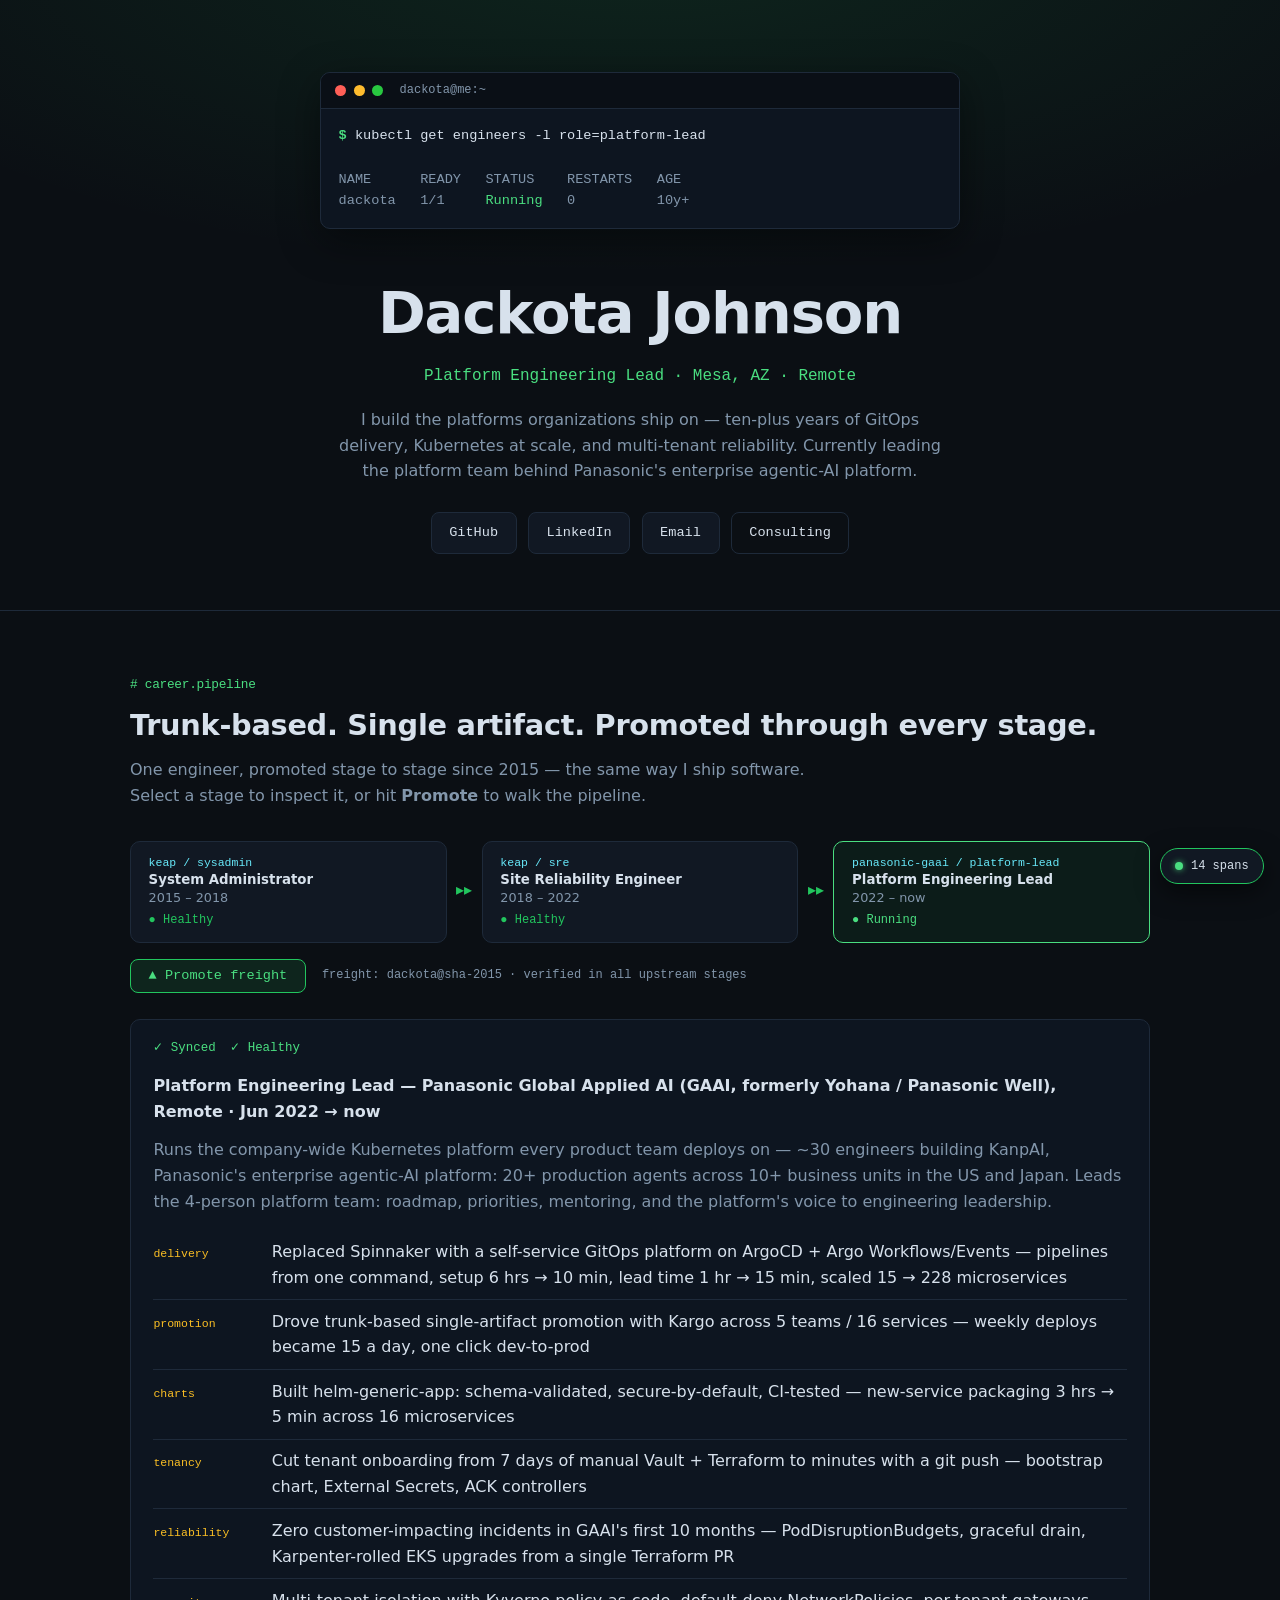
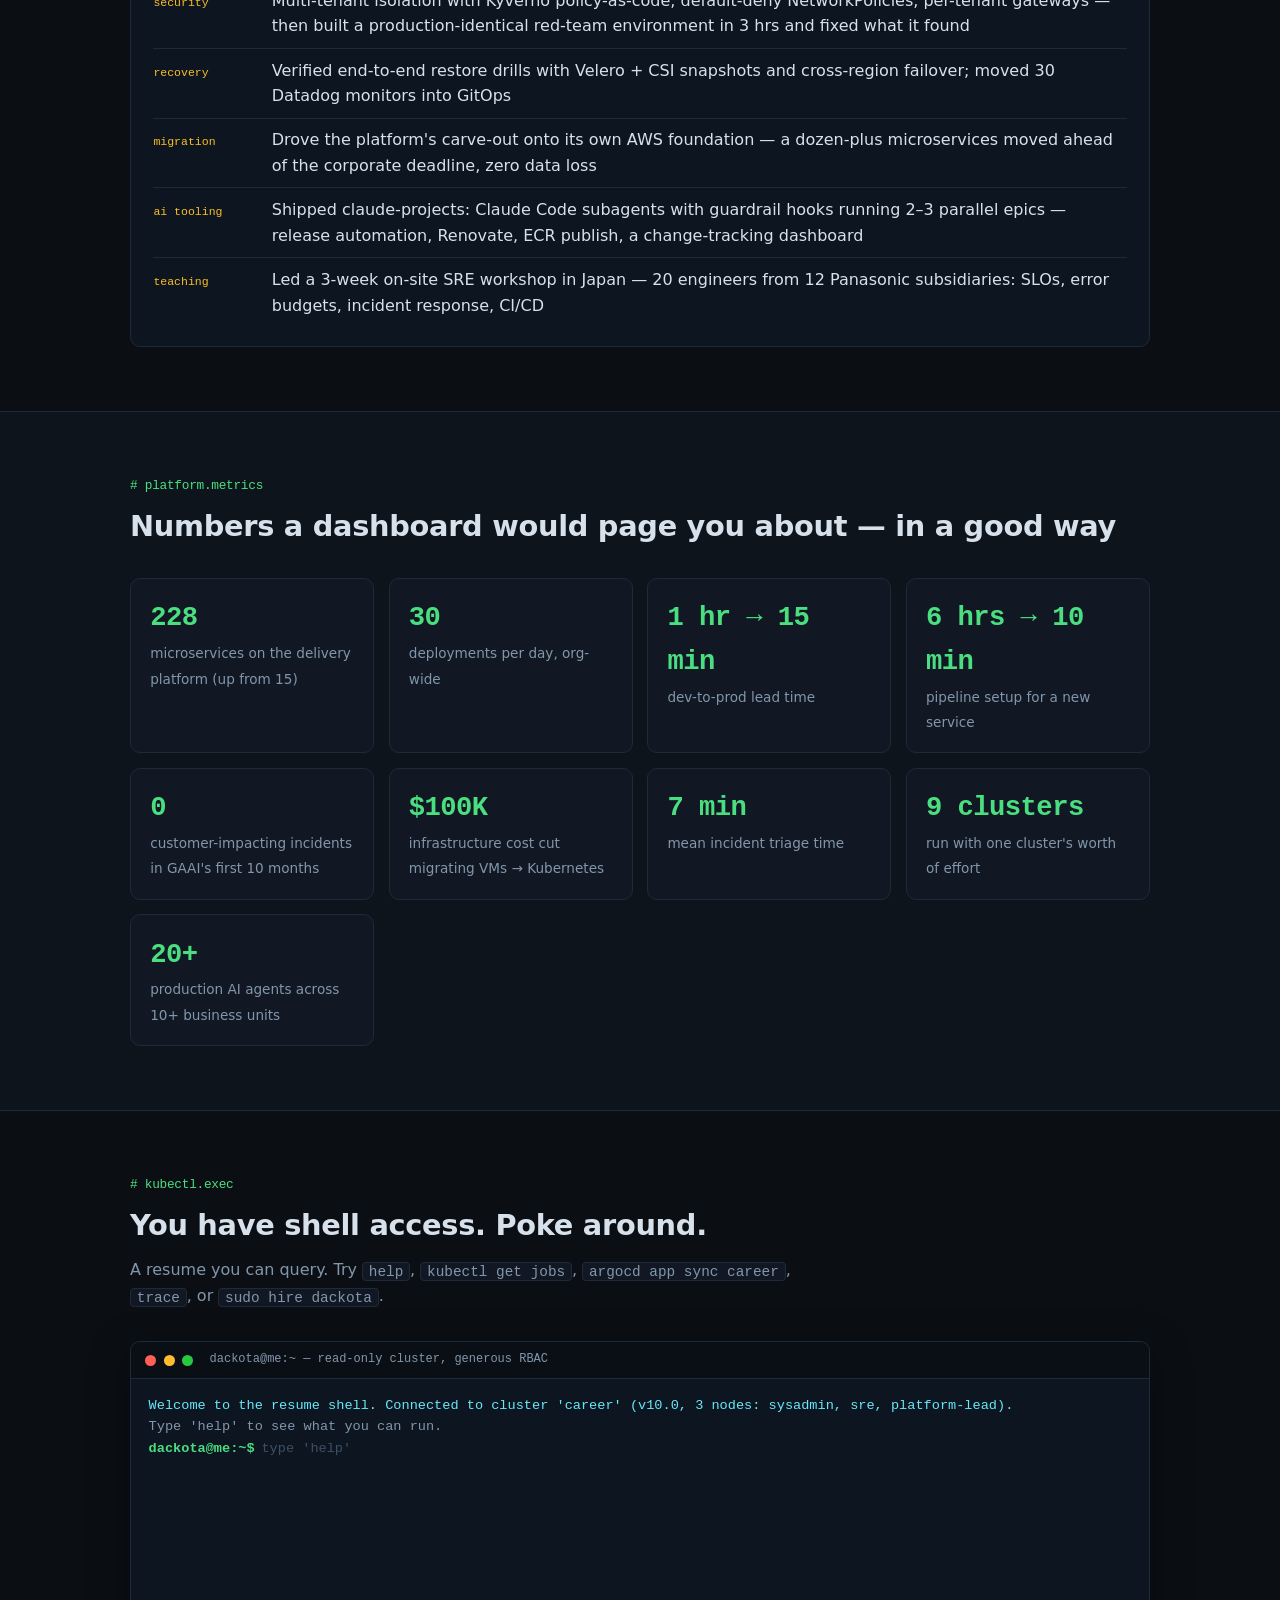
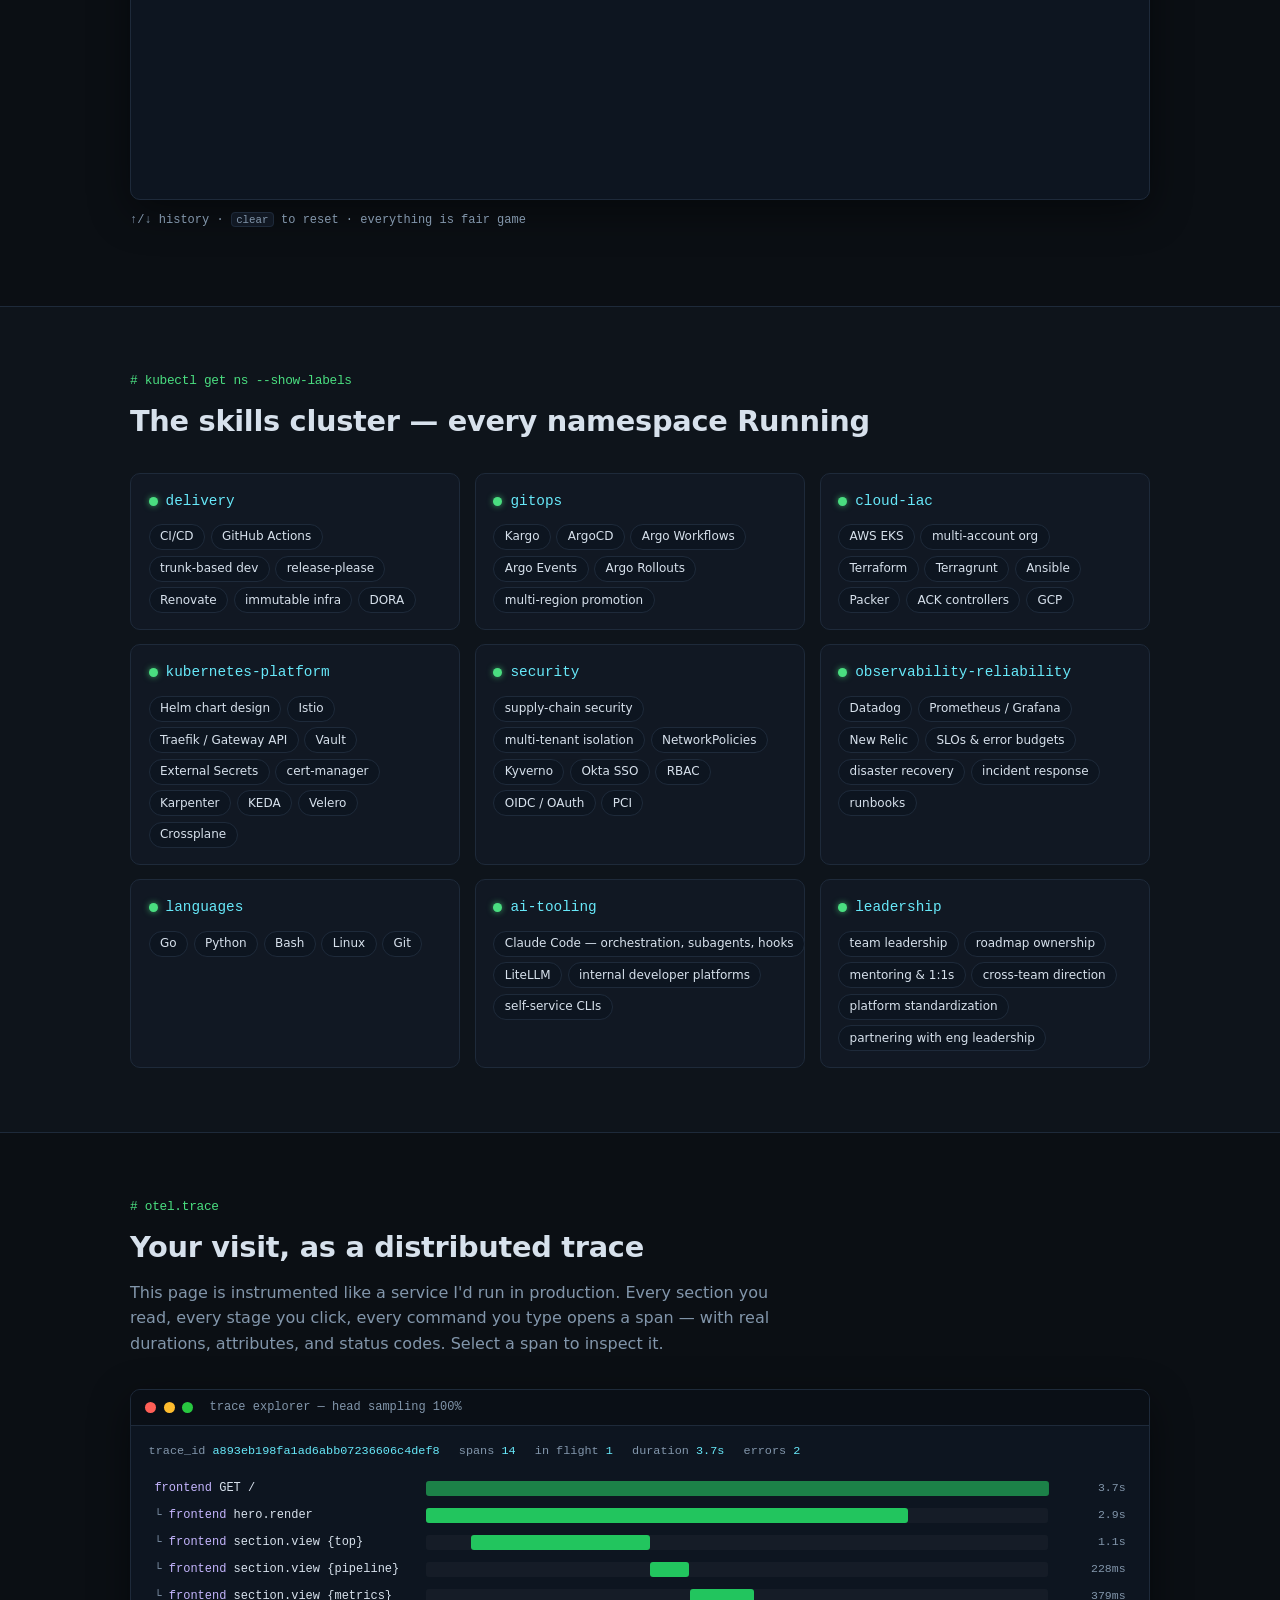
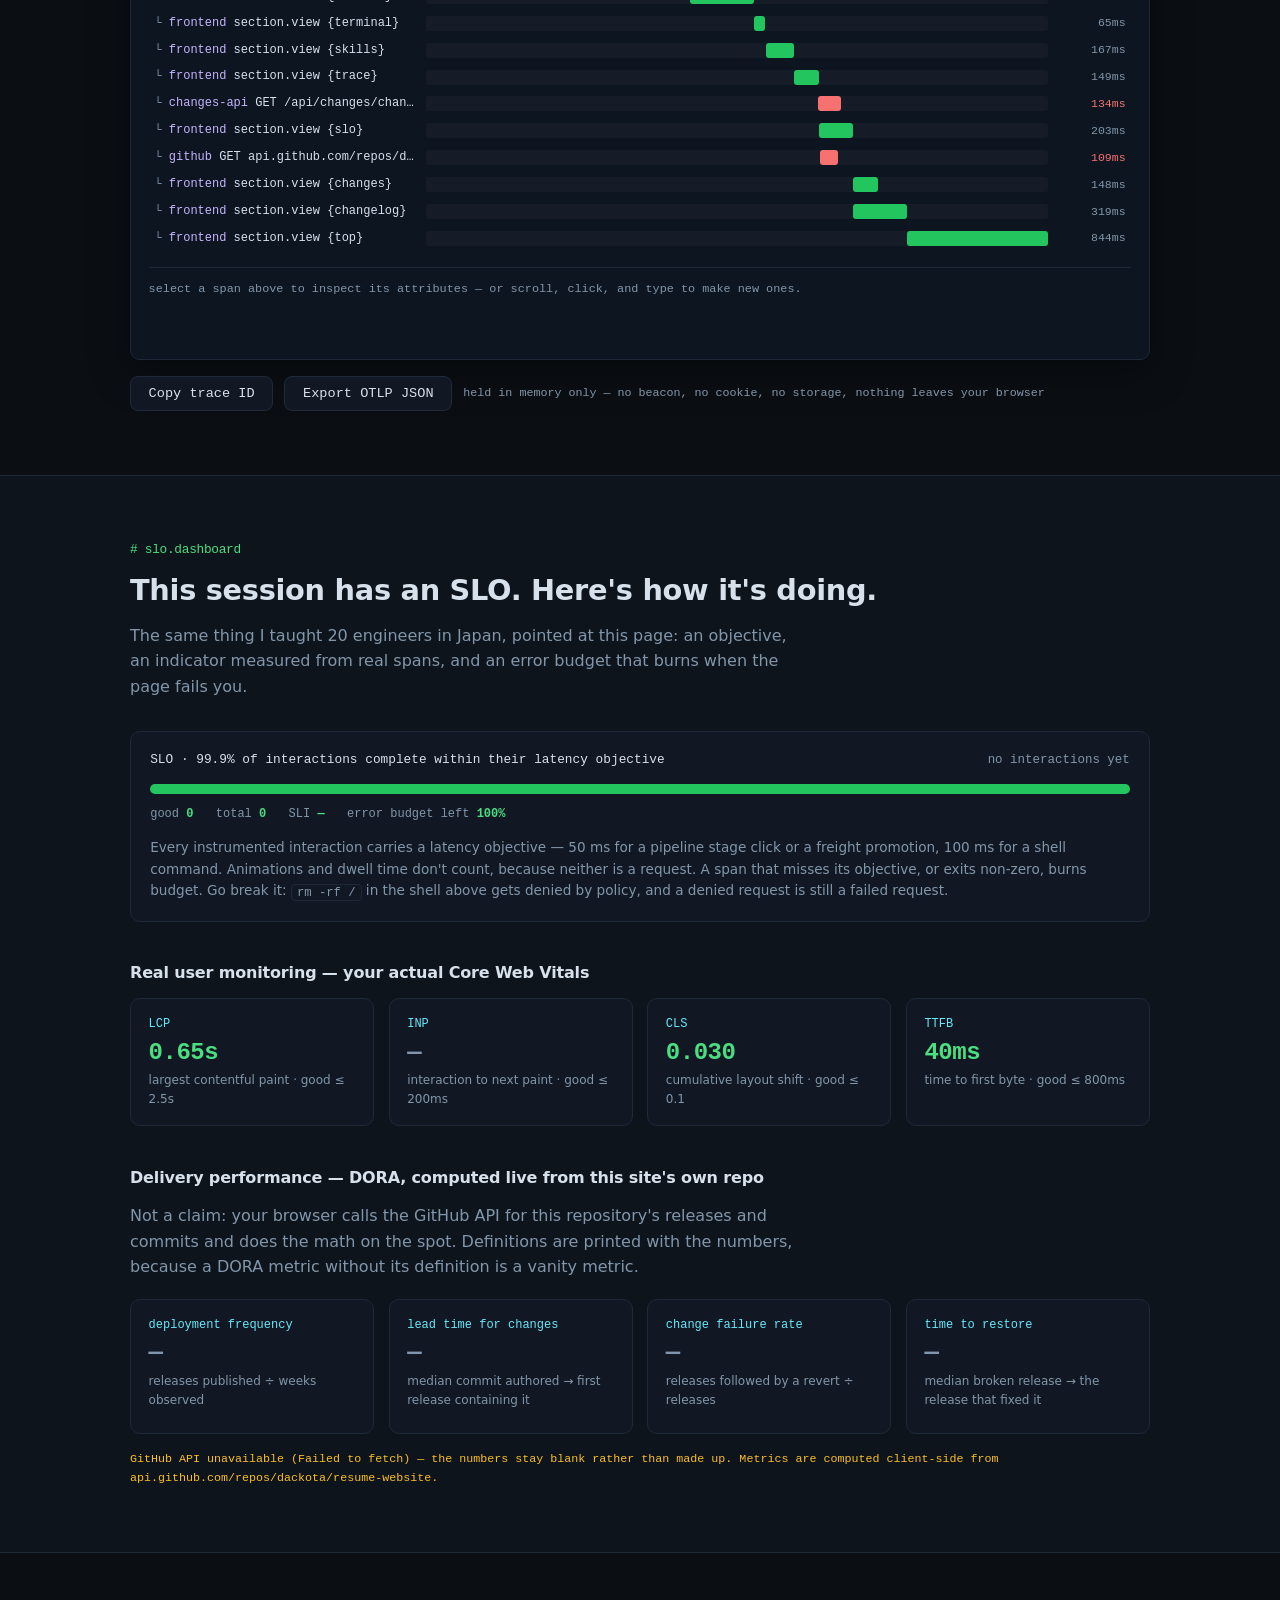
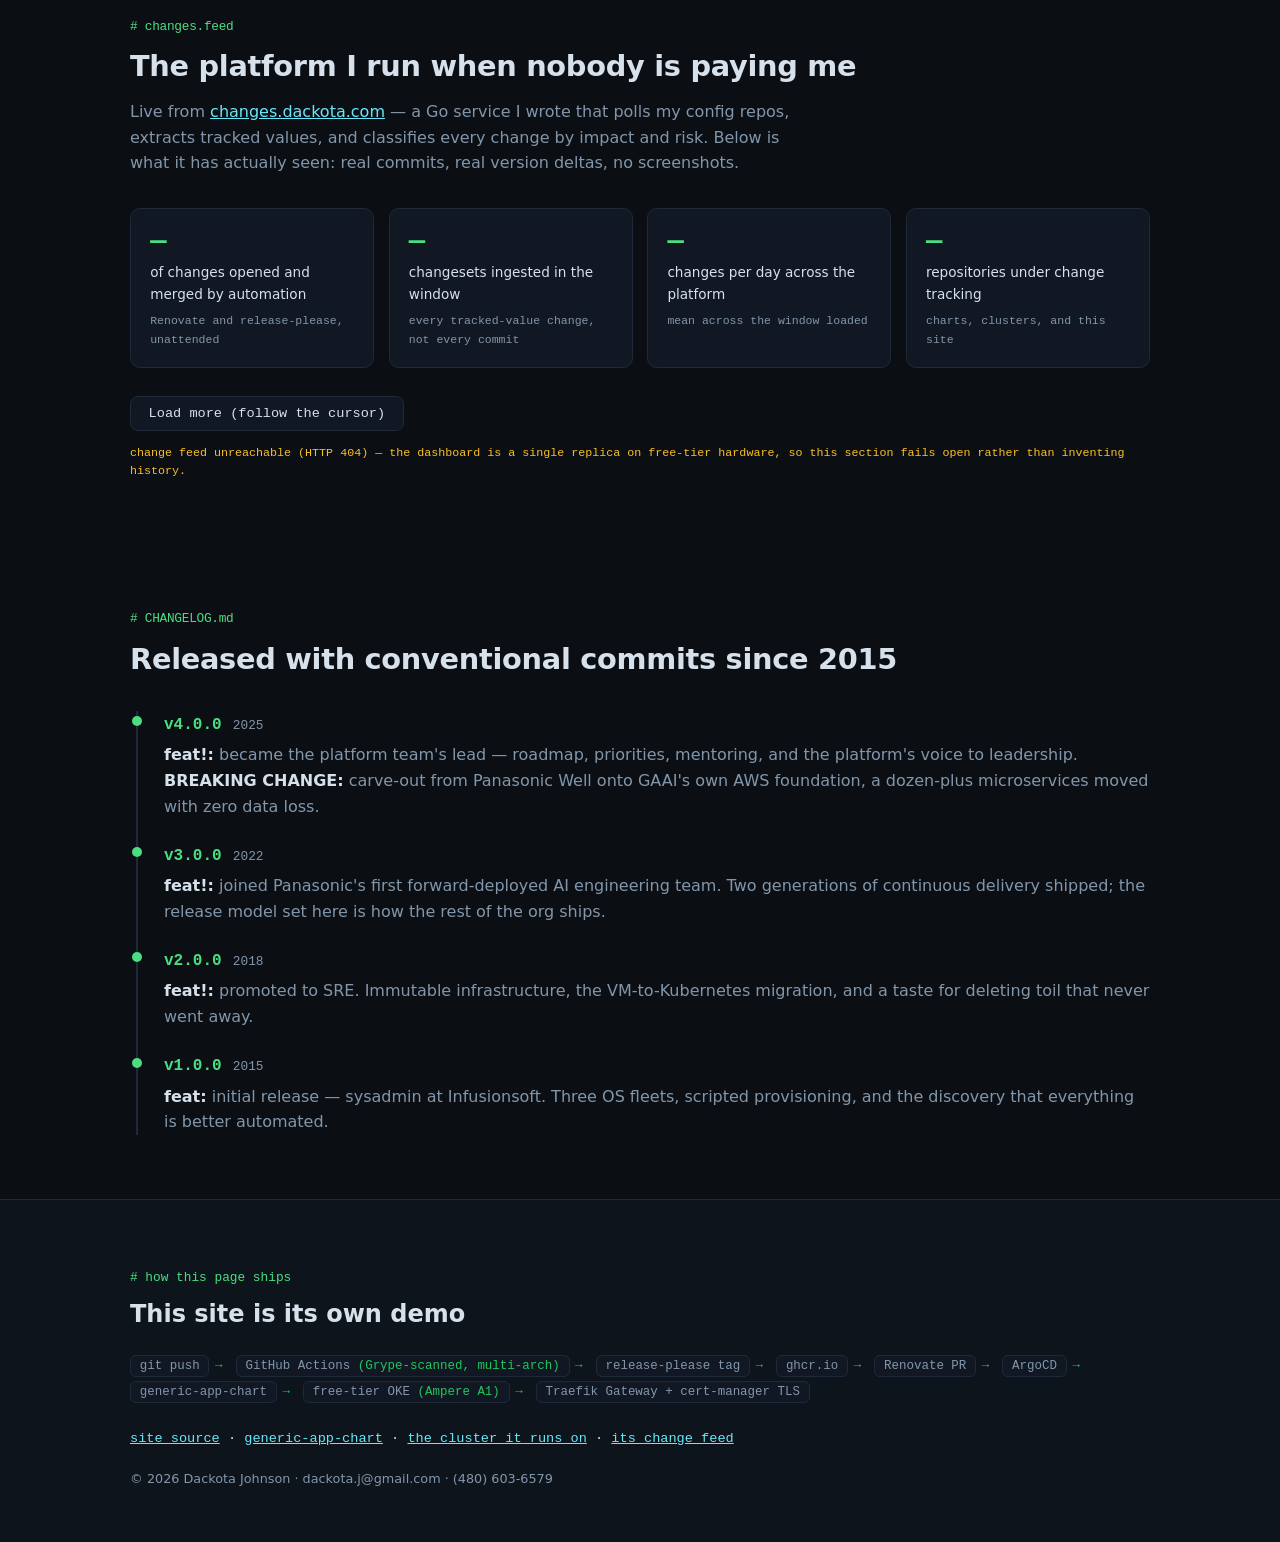
==== index.html @ 4eb6a6d6 "feat: live change feed from the change-tracking dashboard Pulls github.com/dackota/change-tracking-d" ====
<!doctype html>
<html lang="en">
<head>
  <meta charset="utf-8">
  <meta name="viewport" content="width=device-width, initial-scale=1">
  <title>Dackota Johnson — Platform Engineering Lead</title>
  <meta name="description" content="Dackota Johnson builds the platforms organizations ship on. 10+ years of GitOps delivery, Kubernetes platforms, and multi-tenant reliability — presented as a live platform console.">
  <link rel="icon" type="image/svg+xml" href="/favicon.svg">
  <link rel="stylesheet" href="/assets/styles.css">
</head>
<body>

<a class="skip-link" href="#pipeline">Skip to content</a>

<!-- ======================= HERO ======================= -->
<header class="hero" id="top">
  <div class="wrap">
    <div class="term-window" aria-hidden="true">
      <div class="term-bar">
        <span class="term-dot red"></span><span class="term-dot yellow"></span><span class="term-dot green"></span>
        <span class="term-title">dackota@me:~</span>
      </div>
      <pre class="term-body" id="hero-term">
<span class="prompt">$</span> <span id="hero-cmd"></span><span class="caret" id="hero-caret"></span>
<span id="hero-out" class="term-out"></span></pre>
    </div>

    <h1 class="hero-name">Dackota Johnson</h1>
    <p class="hero-role">Platform Engineering Lead · Mesa, AZ · Remote</p>
    <p class="hero-blurb">
      I build the platforms organizations ship on — ten-plus years of GitOps delivery,
      Kubernetes at scale, and multi-tenant reliability. Currently leading the platform team
      behind Panasonic's enterprise agentic-AI platform.
    </p>
    <nav class="hero-links" aria-label="Contact links">
      <a class="btn" href="https://github.com/dackota" rel="noopener">GitHub</a>
      <a class="btn" href="https://linkedin.com/in/dackota-johnson" rel="noopener">LinkedIn</a>
      <a class="btn" href="mailto:dackota.j@gmail.com">Email</a>
      <a class="btn btn-ghost" href="https://consulting.dackota.com" rel="noopener">Consulting</a>
    </nav>
  </div>
</header>

<main>

<!-- ======================= CAREER PIPELINE ======================= -->
<section class="section" id="pipeline" aria-labelledby="pipeline-h">
  <div class="wrap">
    <h2 id="pipeline-h"><span class="section-kicker"># career.pipeline</span>Trunk-based. Single artifact. Promoted through every stage.</h2>
    <p class="section-sub">
      One engineer, promoted stage to stage since 2015 — the same way I ship software.
      Select a stage to inspect it, or hit <strong>Promote</strong> to walk the pipeline.
    </p>

    <div class="pipeline" role="tablist" aria-label="Career stages">
      <button class="stage" role="tab" id="tab-sysadmin" aria-controls="stage-sysadmin" aria-selected="false" data-stage="sysadmin">
        <span class="stage-env">keap / sysadmin</span>
        <span class="stage-name">System Administrator</span>
        <span class="stage-dates">2015 – 2018</span>
        <span class="stage-health">● Healthy</span>
      </button>
      <span class="pipe-arrow" aria-hidden="true">▸▸</span>
      <button class="stage" role="tab" id="tab-sre" aria-controls="stage-sre" aria-selected="false" data-stage="sre">
        <span class="stage-env">keap / sre</span>
        <span class="stage-name">Site Reliability Engineer</span>
        <span class="stage-dates">2018 – 2022</span>
        <span class="stage-health">● Healthy</span>
      </button>
      <span class="pipe-arrow" aria-hidden="true">▸▸</span>
      <button class="stage" role="tab" id="tab-lead" aria-controls="stage-lead" aria-selected="true" data-stage="lead">
        <span class="stage-env">panasonic-gaai / platform-lead</span>
        <span class="stage-name">Platform Engineering Lead</span>
        <span class="stage-dates">2022 – now</span>
        <span class="stage-health live">● Running</span>
      </button>
    </div>

    <div class="promote-row">
      <button class="btn btn-accent" id="promote-btn">▲ Promote freight</button>
      <span class="promote-note" id="promote-note">freight: dackota@sha-2015 · verified in all upstream stages</span>
    </div>

    <!-- Stage detail panels, styled like an app inspection view -->
    <div class="stage-detail" id="stage-sysadmin" role="tabpanel" aria-labelledby="tab-sysadmin" hidden>
      <div class="detail-head">
        <span class="sync-ok">✓ Synced</span><span class="sync-ok">✓ Healthy</span>
        <span class="detail-title">System Administrator — Keap (formerly Infusionsoft), Chandler AZ · Feb 2015 → Nov 2018</span>
      </div>
      <ul class="resources">
        <li><span class="res-kind">Fleet</span> Managed Windows, macOS, and Linux fleets company-wide</li>
        <li><span class="res-kind">Automation</span> Automated provisioning and inventory with Bash, Python, and PowerShell</li>
        <li><span class="res-kind">Identity</span> Administered identity and access through Okta</li>
      </ul>
    </div>

    <div class="stage-detail" id="stage-sre" role="tabpanel" aria-labelledby="tab-sre" hidden>
      <div class="detail-head">
        <span class="sync-ok">✓ Synced</span><span class="sync-ok">✓ Healthy</span>
        <span class="detail-title">Site Reliability Engineer — Keap, Chandler AZ · Nov 2018 → Apr 2022</span>
      </div>
      <ul class="resources">
        <li><span class="res-kind">Delivery</span> Killed a multi-day monthly patching cycle with immutable infrastructure — Packer, Terraform, Ansible, Docker, GitHub Actions on RHEL/CentOS</li>
        <li><span class="res-kind">Migration</span> Cut infrastructure costs $100K migrating VMs to Kubernetes: multistage builds, Helm charts, right-sized autoscaling with HPA/VPA and spot node pools</li>
        <li><span class="res-kind">Logging</span> Deployed an HA Fluentd / Fluent Bit stack — DaemonSets, sidecars, tuned buffers, per-team quotas saving $1K/month</li>
        <li><span class="res-kind">Ops</span> Ran 24/7 on-call, OpsGenie alerting and auto-remediation, PCI compliance, critical-outage response and postmortems</li>
      </ul>
    </div>

    <div class="stage-detail" id="stage-lead" role="tabpanel" aria-labelledby="tab-lead">
      <div class="detail-head">
        <span class="sync-ok">✓ Synced</span><span class="sync-ok">✓ Healthy</span>
        <span class="detail-title">Platform Engineering Lead — Panasonic Global Applied AI (GAAI, formerly Yohana / Panasonic Well), Remote · Jun 2022 → now</span>
      </div>
      <p class="detail-context">
        Runs the company-wide Kubernetes platform every product team deploys on — ~30 engineers
        building KanpAI, Panasonic's enterprise agentic-AI platform: 20+ production agents across
        10+ business units in the US and Japan. Leads the 4-person platform team: roadmap,
        priorities, mentoring, and the platform's voice to engineering leadership.
      </p>
      <ul class="resources">
        <li><span class="res-kind">Delivery</span> Replaced Spinnaker with a self-service GitOps platform on ArgoCD + Argo Workflows/Events — pipelines from one command, setup 6 hrs → 10 min, lead time 1 hr → 15 min, scaled 15 → 228 microservices</li>
        <li><span class="res-kind">Promotion</span> Drove trunk-based single-artifact promotion with Kargo across 5 teams / 16 services — weekly deploys became 15 a day, one click dev-to-prod</li>
        <li><span class="res-kind">Charts</span> Built helm-generic-app: schema-validated, secure-by-default, CI-tested — new-service packaging 3 hrs → 5 min across 16 microservices</li>
        <li><span class="res-kind">Tenancy</span> Cut tenant onboarding from 7 days of manual Vault + Terraform to minutes with a git push — bootstrap chart, External Secrets, ACK controllers</li>
        <li><span class="res-kind">Reliability</span> Zero customer-impacting incidents in GAAI's first 10 months — PodDisruptionBudgets, graceful drain, Karpenter-rolled EKS upgrades from a single Terraform PR</li>
        <li><span class="res-kind">Security</span> Multi-tenant isolation with Kyverno policy-as-code, default-deny NetworkPolicies, per-tenant gateways — then built a production-identical red-team environment in 3 hrs and fixed what it found</li>
        <li><span class="res-kind">Recovery</span> Verified end-to-end restore drills with Velero + CSI snapshots and cross-region failover; moved 30 Datadog monitors into GitOps</li>
        <li><span class="res-kind">Migration</span> Drove the platform's carve-out onto its own AWS foundation — a dozen-plus microservices moved ahead of the corporate deadline, zero data loss</li>
        <li><span class="res-kind">AI tooling</span> Shipped claude-projects: Claude Code subagents with guardrail hooks running 2–3 parallel epics — release automation, Renovate, ECR publish, a change-tracking dashboard</li>
        <li><span class="res-kind">Teaching</span> Led a 3-week on-site SRE workshop in Japan — 20 engineers from 12 Panasonic subsidiaries: SLOs, error budgets, incident response, CI/CD</li>
      </ul>
    </div>
  </div>
</section>

<!-- ======================= METRICS ======================= -->
<section class="section section-alt" id="metrics" aria-labelledby="metrics-h">
  <div class="wrap">
    <h2 id="metrics-h"><span class="section-kicker"># platform.metrics</span>Numbers a dashboard would page you about — in a good way</h2>
    <div class="metrics-grid">
      <div class="metric"><span class="metric-value" data-count="228">0</span><span class="metric-label">microservices on the delivery platform (up from 15)</span></div>
      <div class="metric"><span class="metric-value" data-count="30">0</span><span class="metric-label">deployments per day, org-wide</span></div>
      <div class="metric"><span class="metric-value" data-count="15" data-prefix="1 hr → " data-suffix=" min">0</span><span class="metric-label">dev-to-prod lead time</span></div>
      <div class="metric"><span class="metric-value" data-count="10" data-prefix="6 hrs → " data-suffix=" min">0</span><span class="metric-label">pipeline setup for a new service</span></div>
      <div class="metric"><span class="metric-value" data-count="0" data-suffix="">0</span><span class="metric-label">customer-impacting incidents in GAAI's first 10 months</span></div>
      <div class="metric"><span class="metric-value" data-count="100" data-prefix="$" data-suffix="K">0</span><span class="metric-label">infrastructure cost cut migrating VMs → Kubernetes</span></div>
      <div class="metric"><span class="metric-value" data-count="7" data-suffix=" min">0</span><span class="metric-label">mean incident triage time</span></div>
      <div class="metric"><span class="metric-value" data-count="9" data-suffix=" clusters">0</span><span class="metric-label">run with one cluster's worth of effort</span></div>
      <div class="metric"><span class="metric-value" data-count="20" data-suffix="+">0</span><span class="metric-label">production AI agents across 10+ business units</span></div>
    </div>
  </div>
</section>

<!-- ======================= INTERACTIVE TERMINAL ======================= -->
<section class="section" id="terminal" aria-labelledby="terminal-h">
  <div class="wrap">
    <h2 id="terminal-h"><span class="section-kicker"># kubectl.exec</span>You have shell access. Poke around.</h2>
    <p class="section-sub">
      A resume you can query. Try <code>help</code>, <code>kubectl get jobs</code>,
      <code>argocd app sync career</code>, <code>trace</code>, or <code>sudo hire dackota</code>.
    </p>

    <div class="term-window term-interactive">
      <div class="term-bar">
        <span class="term-dot red"></span><span class="term-dot yellow"></span><span class="term-dot green"></span>
        <span class="term-title">dackota@me:~ — read-only cluster, generous RBAC</span>
      </div>
      <div class="term-scroll" id="term-scroll">
        <div id="term-log" class="term-log" aria-live="polite"></div>
        <div class="term-input-row">
          <label class="prompt" for="term-input">dackota@me:~$</label>
          <input id="term-input" class="term-input" type="text" autocomplete="off" autocapitalize="off" spellcheck="false" aria-label="Terminal command input" placeholder="type 'help'">
        </div>
      </div>
    </div>
    <p class="term-hint">↑/↓ history · <code>clear</code> to reset · everything is fair game</p>
  </div>
</section>

<!-- ======================= SKILLS CLUSTER ======================= -->
<section class="section section-alt" id="skills" aria-labelledby="skills-h">
  <div class="wrap">
    <h2 id="skills-h"><span class="section-kicker"># kubectl get ns --show-labels</span>The skills cluster — every namespace Running</h2>
    <div class="ns-grid" id="ns-grid">
      <div class="ns-card">
        <div class="ns-head"><span class="pod-dot"></span>delivery</div>
        <div class="chips"><span class="chip">CI/CD</span><span class="chip">GitHub Actions</span><span class="chip">trunk-based dev</span><span class="chip">release-please</span><span class="chip">Renovate</span><span class="chip">immutable infra</span><span class="chip">DORA</span></div>
      </div>
      <div class="ns-card">
        <div class="ns-head"><span class="pod-dot"></span>gitops</div>
        <div class="chips"><span class="chip">Kargo</span><span class="chip">ArgoCD</span><span class="chip">Argo Workflows</span><span class="chip">Argo Events</span><span class="chip">Argo Rollouts</span><span class="chip">multi-region promotion</span></div>
      </div>
      <div class="ns-card">
        <div class="ns-head"><span class="pod-dot"></span>cloud-iac</div>
        <div class="chips"><span class="chip">AWS EKS</span><span class="chip">multi-account org</span><span class="chip">Terraform</span><span class="chip">Terragrunt</span><span class="chip">Ansible</span><span class="chip">Packer</span><span class="chip">ACK controllers</span><span class="chip">GCP</span></div>
      </div>
      <div class="ns-card">
        <div class="ns-head"><span class="pod-dot"></span>kubernetes-platform</div>
        <div class="chips"><span class="chip">Helm chart design</span><span class="chip">Istio</span><span class="chip">Traefik / Gateway API</span><span class="chip">Vault</span><span class="chip">External Secrets</span><span class="chip">cert-manager</span><span class="chip">Karpenter</span><span class="chip">KEDA</span><span class="chip">Velero</span><span class="chip">Crossplane</span></div>
      </div>
      <div class="ns-card">
        <div class="ns-head"><span class="pod-dot"></span>security</div>
        <div class="chips"><span class="chip">supply-chain security</span><span class="chip">multi-tenant isolation</span><span class="chip">NetworkPolicies</span><span class="chip">Kyverno</span><span class="chip">Okta SSO</span><span class="chip">RBAC</span><span class="chip">OIDC / OAuth</span><span class="chip">PCI</span></div>
      </div>
      <div class="ns-card">
        <div class="ns-head"><span class="pod-dot"></span>observability-reliability</div>
        <div class="chips"><span class="chip">Datadog</span><span class="chip">Prometheus / Grafana</span><span class="chip">New Relic</span><span class="chip">SLOs & error budgets</span><span class="chip">disaster recovery</span><span class="chip">incident response</span><span class="chip">runbooks</span></div>
      </div>
      <div class="ns-card">
        <div class="ns-head"><span class="pod-dot"></span>languages</div>
        <div class="chips"><span class="chip">Go</span><span class="chip">Python</span><span class="chip">Bash</span><span class="chip">Linux</span><span class="chip">Git</span></div>
      </div>
      <div class="ns-card">
        <div class="ns-head"><span class="pod-dot"></span>ai-tooling</div>
        <div class="chips"><span class="chip">Claude Code — orchestration, subagents, hooks</span><span class="chip">LiteLLM</span><span class="chip">internal developer platforms</span><span class="chip">self-service CLIs</span></div>
      </div>
      <div class="ns-card">
        <div class="ns-head"><span class="pod-dot"></span>leadership</div>
        <div class="chips"><span class="chip">team leadership</span><span class="chip">roadmap ownership</span><span class="chip">mentoring & 1:1s</span><span class="chip">cross-team direction</span><span class="chip">platform standardization</span><span class="chip">partnering with eng leadership</span></div>
      </div>
    </div>
  </div>
</section>

<!-- ======================= TRACE EXPLORER ======================= -->
<section class="section" id="trace" aria-labelledby="trace-h">
  <div class="wrap">
    <h2 id="trace-h"><span class="section-kicker"># otel.trace</span>Your visit, as a distributed trace</h2>
    <p class="section-sub">
      This page is instrumented like a service I'd run in production. Every section you read, every
      stage you click, every command you type opens a span — with real durations, attributes, and
      status codes. Select a span to inspect it.
    </p>

    <div class="term-window">
      <div class="term-bar">
        <span class="term-dot red"></span><span class="term-dot yellow"></span><span class="term-dot green"></span>
        <span class="term-title">trace explorer — head sampling 100%</span>
      </div>
      <div class="trace-body">
        <div class="trace-meta" id="trace-meta"></div>
        <div class="trace-scroll">
          <div class="waterfall" id="waterfall" role="list" aria-label="Spans in this trace"></div>
        </div>
        <div class="trace-attrs" id="trace-attrs"></div>
      </div>
    </div>

    <div class="trace-actions">
      <button class="btn" id="trace-copy" type="button">Copy trace ID</button>
      <button class="btn" id="trace-export" type="button">Export OTLP JSON</button>
      <span class="trace-note" id="trace-note">held in memory only — no beacon, no cookie, no storage, nothing leaves your browser</span>
    </div>
    <pre class="otlp" id="otlp-out" hidden></pre>
  </div>
</section>

<!-- ======================= SLO + DORA ======================= -->
<section class="section section-alt" id="slo" aria-labelledby="slo-h">
  <div class="wrap">
    <h2 id="slo-h"><span class="section-kicker"># slo.dashboard</span>This session has an SLO. Here's how it's doing.</h2>
    <p class="section-sub">
      The same thing I taught 20 engineers in Japan, pointed at this page: an objective, an indicator
      measured from real spans, and an error budget that burns when the page fails you.
    </p>

    <div class="slo-panel">
      <div class="slo-head">
        <span class="slo-title">SLO · 99.9% of interactions complete within their latency objective</span>
        <span class="slo-verdict" id="slo-verdict">measuring…</span>
      </div>
      <div class="budget-bar"><span class="budget-fill" id="budget-fill"></span></div>
      <div class="slo-facts" id="slo-facts">
        <span>good <b id="sli-good">0</b></span>
        <span>total <b id="sli-total">0</b></span>
        <span>SLI <b id="sli-pct">—</b></span>
        <span>error budget left <b id="budget-left">100%</b></span>
      </div>
      <p class="slo-def">
        Every instrumented interaction carries a latency objective — 50 ms for a pipeline stage click or a
        freight promotion, 100 ms for a shell command. Animations and dwell time don't count, because
        neither is a request. A span that misses its objective, or exits non-zero, burns budget.
        Go break it: <code>rm -rf /</code> in the shell above
        gets denied by policy, and a denied request is still a failed request.
      </p>
    </div>

    <h3 class="sub-h" id="vitals-h">Real user monitoring — your actual Core Web Vitals</h3>
    <div class="vitals-grid" id="vitals-grid" aria-labelledby="vitals-h">
      <div class="vital" data-vital="lcp"><span class="vital-name">LCP</span><span class="vital-value">—</span><span class="vital-note">largest contentful paint · good ≤ 2.5s</span></div>
      <div class="vital" data-vital="inp"><span class="vital-name">INP</span><span class="vital-value">—</span><span class="vital-note">interaction to next paint · good ≤ 200ms</span></div>
      <div class="vital" data-vital="cls"><span class="vital-name">CLS</span><span class="vital-value">—</span><span class="vital-note">cumulative layout shift · good ≤ 0.1</span></div>
      <div class="vital" data-vital="ttfb"><span class="vital-name">TTFB</span><span class="vital-value">—</span><span class="vital-note">time to first byte · good ≤ 800ms</span></div>
    </div>

    <h3 class="sub-h" id="dora-h">Delivery performance — DORA, computed live from this site's own repo</h3>
    <p class="section-sub dora-sub">
      Not a claim: your browser calls the GitHub API for this repository's releases and commits and
      does the math on the spot. Definitions are printed with the numbers, because a DORA metric
      without its definition is a vanity metric.
    </p>
    <div class="dora-grid" id="dora-grid" aria-labelledby="dora-h">
      <div class="dora" data-dora="freq">
        <span class="dora-value">—</span>
        <span class="dora-name">deployment frequency</span>
        <span class="dora-def">releases published ÷ weeks observed</span>
        <span class="dora-band"></span>
      </div>
      <div class="dora" data-dora="lead">
        <span class="dora-value">—</span>
        <span class="dora-name">lead time for changes</span>
        <span class="dora-def">median commit authored → first release containing it</span>
        <span class="dora-band"></span>
      </div>
      <div class="dora" data-dora="cfr">
        <span class="dora-value">—</span>
        <span class="dora-name">change failure rate</span>
        <span class="dora-def">releases followed by a revert ÷ releases</span>
        <span class="dora-band"></span>
      </div>
      <div class="dora" data-dora="mttr">
        <span class="dora-value">—</span>
        <span class="dora-name">time to restore</span>
        <span class="dora-def">median broken release → the release that fixed it</span>
        <span class="dora-band"></span>
      </div>
    </div>
    <p class="dora-source" id="dora-source">querying api.github.com/repos/dackota/resume-website …</p>
  </div>
</section>

<!-- ======================= LIVE CHANGE FEED ======================= -->
<section class="section" id="changes" aria-labelledby="changes-h">
  <div class="wrap">
    <h2 id="changes-h"><span class="section-kicker"># changes.feed</span>The platform I run when nobody is paying me</h2>
    <p class="section-sub">
      Live from <a href="https://changes.dackota.com" rel="noopener">changes.dackota.com</a> — a Go service
      I wrote that polls my config repos, extracts tracked values, and classifies every change by impact
      and risk. Below is what it has actually seen: real commits, real version deltas, no screenshots.
    </p>

    <div class="auto-grid">
      <div class="auto-tile" data-auto="bots">
        <span class="auto-value">—</span>
        <span class="auto-label">of changes opened and merged by automation</span>
        <span class="auto-def">Renovate and release-please, unattended</span>
      </div>
      <div class="auto-tile" data-auto="count">
        <span class="auto-value">—</span>
        <span class="auto-label">changesets ingested in the window</span>
        <span class="auto-def">every tracked-value change, not every commit</span>
      </div>
      <div class="auto-tile" data-auto="rate">
        <span class="auto-value">—</span>
        <span class="auto-label">changes per day across the platform</span>
        <span class="auto-def">mean across the window loaded</span>
      </div>
      <div class="auto-tile" data-auto="repos">
        <span class="auto-value">—</span>
        <span class="auto-label">repositories under change tracking</span>
        <span class="auto-def">charts, clusters, and this site</span>
      </div>
    </div>

    <ol class="feed" id="change-feed" aria-live="polite"></ol>

    <div class="feed-actions">
      <button class="btn" id="feed-more" type="button" hidden>Load more (follow the cursor)</button>
      <span class="feed-note" id="feed-note">querying the change feed…</span>
    </div>
  </div>
</section>

<!-- ======================= CHANGELOG ======================= -->
<section class="section" id="changelog" aria-labelledby="changelog-h">
  <div class="wrap">
    <h2 id="changelog-h"><span class="section-kicker"># CHANGELOG.md</span>Released with conventional commits since 2015</h2>
    <ol class="changelog">
      <li>
        <span class="rel-tag">v4.0.0</span><span class="rel-date">2025</span>
        <p><strong>feat!:</strong> became the platform team's lead — roadmap, priorities, mentoring, and the platform's voice to leadership. <strong>BREAKING CHANGE:</strong> carve-out from Panasonic Well onto GAAI's own AWS foundation, a dozen-plus microservices moved with zero data loss.</p>
      </li>
      <li>
        <span class="rel-tag">v3.0.0</span><span class="rel-date">2022</span>
        <p><strong>feat!:</strong> joined Panasonic's first forward-deployed AI engineering team. Two generations of continuous delivery shipped; the release model set here is how the rest of the org ships.</p>
      </li>
      <li>
        <span class="rel-tag">v2.0.0</span><span class="rel-date">2018</span>
        <p><strong>feat!:</strong> promoted to SRE. Immutable infrastructure, the VM-to-Kubernetes migration, and a taste for deleting toil that never went away.</p>
      </li>
      <li>
        <span class="rel-tag">v1.0.0</span><span class="rel-date">2015</span>
        <p><strong>feat:</strong> initial release — sysadmin at Infusionsoft. Three OS fleets, scripted provisioning, and the discovery that everything is better automated.</p>
      </li>
    </ol>
  </div>
</section>

</main>

<!-- ======================= META FOOTER ======================= -->
<footer class="footer" aria-labelledby="footer-h">
  <div class="wrap">
    <h2 id="footer-h"><span class="section-kicker"># how this page ships</span>This site is its own demo</h2>
    <p class="ship-line">
      <span class="ship-step">git push</span><span class="ship-arrow">→</span>
      <span class="ship-step">GitHub Actions <em>(Grype-scanned, multi-arch)</em></span><span class="ship-arrow">→</span>
      <span class="ship-step">release-please tag</span><span class="ship-arrow">→</span>
      <span class="ship-step">ghcr.io</span><span class="ship-arrow">→</span>
      <span class="ship-step">Renovate PR</span><span class="ship-arrow">→</span>
      <span class="ship-step">ArgoCD</span><span class="ship-arrow">→</span>
      <span class="ship-step">generic-app-chart</span><span class="ship-arrow">→</span>
      <span class="ship-step">free-tier OKE <em>(Ampere A1)</em></span><span class="ship-arrow">→</span>
      <span class="ship-step">Traefik Gateway + cert-manager TLS</span>
    </p>
    <p class="footer-links">
      <a href="https://github.com/dackota/resume-website" rel="noopener">site source</a> ·
      <a href="https://github.com/dackota/generic-app-chart" rel="noopener">generic-app-chart</a> ·
      <a href="https://github.com/dackota/free-tier-oracle-cloud-k8s" rel="noopener">the cluster it runs on</a> ·
      <a href="https://changes.dackota.com" rel="noopener">its change feed</a>
    </p>
    <p class="footer-copy">© <span id="year">2026</span> Dackota Johnson · dackota.j@gmail.com · (480) 603-6579</p>
  </div>
</footer>

<a class="trace-pill" id="trace-pill" href="#trace" hidden>
  <span class="trace-pill-dot"></span><span id="trace-pill-count">0 spans</span>
</a>

<script src="/assets/app.js"></script>
</body>
</html>
---- assets/styles.css ----
/* me.dackota.com — platform-console resume.
   Constraints: CSP style-src 'self' (this file only, no inline styles),
   no external fonts (system stacks), dark ops-console aesthetic. */

:root {
  --bg: #0b0f14;
  --bg-alt: #0e141b;
  --panel: #111823;
  --panel-2: #0d1520;
  --border: #1e2a3a;
  --text: #d7e1ec;
  --muted: #8296ab;
  --green: #4ade80;
  --green-dim: #22c55e;
  --cyan: #67e8f9;
  --amber: #fbbf24;
  --red: #f87171;
  --violet: #c4b5fd;
  --mono: ui-monospace, "Cascadia Code", "SF Mono", Menlo, Consolas, "Liberation Mono", monospace;
  --sans: system-ui, -apple-system, "Segoe UI", Roboto, Helvetica, Arial, sans-serif;
}

* { box-sizing: border-box; }

html { scroll-behavior: smooth; }

body {
  margin: 0;
  background: var(--bg);
  color: var(--text);
  font-family: var(--sans);
  line-height: 1.6;
  -webkit-font-smoothing: antialiased;
}

.wrap { max-width: 1060px; margin: 0 auto; padding: 0 1.25rem; }

a { color: var(--cyan); }
a:hover { color: #a5f3fc; }

code {
  font-family: var(--mono);
  background: var(--panel);
  border: 1px solid var(--border);
  border-radius: 4px;
  padding: 0.05em 0.4em;
  font-size: 0.9em;
}

.skip-link {
  position: absolute; left: -999px; top: 0;
  background: var(--green); color: #06220f; padding: 0.5rem 1rem; z-index: 10;
}
.skip-link:focus { left: 0; }

/* ---------- terminal windows ---------- */
.term-window {
  background: var(--panel-2);
  border: 1px solid var(--border);
  border-radius: 10px;
  overflow: hidden;
  box-shadow: 0 12px 40px rgba(0, 0, 0, 0.45);
  font-family: var(--mono);
  font-size: 0.85rem;
  text-align: left;
}
.term-bar {
  display: flex; align-items: center; gap: 0.45rem;
  background: #0a0f16;
  border-bottom: 1px solid var(--border);
  padding: 0.5rem 0.9rem;
}
.term-dot { width: 11px; height: 11px; border-radius: 50%; display: inline-block; }
.term-dot.red { background: #ff5f57; }
.term-dot.yellow { background: #febc2e; }
.term-dot.green { background: #28c840; }
.term-title { margin-left: 0.6rem; color: var(--muted); font-size: 0.75rem; }

.term-body {
  margin: 0; padding: 1rem 1.1rem;
  white-space: pre-wrap; word-break: break-word;
  color: var(--text); min-height: 7.5em;
}
.prompt { color: var(--green); font-weight: 600; }
.term-out { color: var(--muted); }
.term-out .ok { color: var(--green); }

.caret {
  display: inline-block; width: 0.55em; height: 1.1em;
  background: var(--green); vertical-align: text-bottom;
  animation: blink 1.1s steps(1) infinite;
}
@keyframes blink { 50% { opacity: 0; } }

/* ---------- hero ---------- */
.hero {
  padding: 4.5rem 0 3.5rem;
  text-align: center;
  background:
    radial-gradient(ellipse 70% 55% at 50% -10%, rgba(34, 197, 94, 0.12), transparent),
    var(--bg);
  border-bottom: 1px solid var(--border);
}
.hero .term-window { max-width: 640px; margin: 0 auto 2.4rem; }

.hero-name {
  font-size: clamp(2.2rem, 6vw, 3.6rem);
  margin: 0 0 0.25rem;
  letter-spacing: -0.02em;
}
.hero-role { color: var(--green); font-family: var(--mono); margin: 0 0 1.1rem; }
.hero-blurb { max-width: 620px; margin: 0 auto 1.8rem; color: var(--muted); }

.hero-links { display: flex; gap: 0.7rem; justify-content: center; flex-wrap: wrap; }

.btn {
  display: inline-block;
  font-family: var(--mono); font-size: 0.85rem;
  color: var(--text); text-decoration: none;
  background: var(--panel);
  border: 1px solid var(--border);
  border-radius: 8px;
  padding: 0.55rem 1.1rem;
  transition: border-color 0.15s, transform 0.15s;
  cursor: pointer;
}
.btn:hover { border-color: var(--green-dim); color: var(--text); transform: translateY(-1px); }
.btn-ghost { background: transparent; }
.btn-accent { background: rgba(34, 197, 94, 0.12); border-color: var(--green-dim); color: var(--green); }
.btn-accent:hover { background: rgba(34, 197, 94, 0.2); }

/* ---------- sections ---------- */
.section { padding: 4rem 0; }
.section-alt { background: var(--bg-alt); border-top: 1px solid var(--border); border-bottom: 1px solid var(--border); }

.section h2 {
  font-size: clamp(1.3rem, 3vw, 1.8rem);
  margin: 0 0 0.6rem;
  letter-spacing: -0.01em;
}
.section-kicker {
  display: block;
  font-family: var(--mono);
  font-size: 0.8rem;
  color: var(--green);
  margin-bottom: 0.4rem;
  font-weight: 400;
}
.section-sub { color: var(--muted); max-width: 680px; margin: 0 0 2rem; }

/* ---------- pipeline ---------- */
.pipeline {
  display: flex; align-items: stretch; gap: 0.6rem;
  flex-wrap: wrap; margin-bottom: 1rem;
}
.pipe-arrow { align-self: center; color: var(--green-dim); font-family: var(--mono); }

.stage {
  flex: 1 1 200px;
  display: flex; flex-direction: column; gap: 0.2rem;
  text-align: left;
  background: var(--panel);
  border: 1px solid var(--border);
  border-radius: 10px;
  padding: 0.9rem 1.1rem;
  color: var(--text);
  font-family: var(--sans);
  cursor: pointer;
  transition: border-color 0.15s, background 0.15s;
}
.stage:hover { border-color: var(--green-dim); }
.stage[aria-selected="true"] {
  border-color: var(--green);
  background: rgba(34, 197, 94, 0.07);
}
.stage-env { font-family: var(--mono); font-size: 0.72rem; color: var(--cyan); }
.stage-name { font-weight: 650; }
.stage-dates { font-size: 0.8rem; color: var(--muted); }
.stage-health { font-family: var(--mono); font-size: 0.75rem; color: var(--green-dim); margin-top: 0.3rem; }
.stage-health.live { color: var(--green); }

.promote-row { display: flex; align-items: center; gap: 1rem; flex-wrap: wrap; margin-bottom: 1.6rem; }
.promote-note { font-family: var(--mono); font-size: 0.75rem; color: var(--muted); }

.stage-detail {
  background: var(--panel-2);
  border: 1px solid var(--border);
  border-radius: 10px;
  padding: 1.2rem 1.4rem;
}
.detail-head { display: flex; gap: 0.9rem; flex-wrap: wrap; align-items: baseline; margin-bottom: 0.8rem; }
.sync-ok { font-family: var(--mono); font-size: 0.78rem; color: var(--green); white-space: nowrap; }
.detail-title { font-weight: 650; }
.detail-context { color: var(--muted); margin: 0 0 1rem; }

.resources { list-style: none; margin: 0; padding: 0; }
.resources li {
  display: flex; gap: 0.9rem; align-items: baseline;
  padding: 0.55rem 0;
  border-top: 1px solid var(--border);
}
.resources li:first-child { border-top: 0; }
.res-kind {
  flex: 0 0 6.5rem;
  font-family: var(--mono); font-size: 0.72rem;
  color: var(--amber);
  text-transform: lowercase;
}

/* ---------- metrics ---------- */
.metrics-grid {
  display: grid;
  grid-template-columns: repeat(auto-fit, minmax(220px, 1fr));
  gap: 0.9rem;
  margin-top: 1.8rem;
}
.metric {
  background: var(--panel);
  border: 1px solid var(--border);
  border-radius: 10px;
  padding: 1.1rem 1.2rem;
}
.metric-value {
  display: block;
  font-family: var(--mono);
  font-size: 1.7rem;
  font-weight: 700;
  color: var(--green);
  letter-spacing: -0.02em;
}
.metric-label { color: var(--muted); font-size: 0.85rem; }

/* ---------- interactive terminal ---------- */
.term-interactive { font-size: 0.85rem; }
.term-scroll {
  height: 420px;
  overflow-y: auto;
  padding: 1rem 1.1rem;
}
.term-log { white-space: pre-wrap; word-break: break-word; }
.term-log .line-cmd { color: var(--text); }
.term-log .line-cmd .prompt { margin-right: 0.5em; }
.term-log .line-out { color: var(--muted); }
.term-log .line-ok { color: var(--green); }
.term-log .line-warn { color: var(--amber); }
.term-log .line-err { color: var(--red); }
.term-log .line-cyan { color: var(--cyan); }

.term-input-row { display: flex; gap: 0.5em; align-items: baseline; }
.term-input {
  flex: 1;
  background: transparent;
  border: 0;
  outline: 0;
  color: var(--text);
  font-family: var(--mono);
  font-size: inherit;
  caret-color: var(--green);
  padding: 0;
}
.term-input::placeholder { color: #3d4f63; }
.term-hint { font-family: var(--mono); font-size: 0.75rem; color: var(--muted); margin-top: 0.7rem; }

/* ---------- skills ---------- */
.ns-grid {
  display: grid;
  grid-template-columns: repeat(auto-fit, minmax(280px, 1fr));
  gap: 0.9rem;
  margin-top: 1.8rem;
}
.ns-card {
  background: var(--panel);
  border: 1px solid var(--border);
  border-radius: 10px;
  padding: 1rem 1.1rem;
  transition: border-color 0.15s;
}
.ns-card:hover { border-color: var(--green-dim); }
.ns-head {
  font-family: var(--mono);
  font-size: 0.9rem;
  color: var(--cyan);
  margin-bottom: 0.7rem;
  display: flex; align-items: center; gap: 0.5rem;
}
.pod-dot {
  width: 9px; height: 9px; border-radius: 50%;
  background: var(--green);
  box-shadow: 0 0 6px rgba(74, 222, 128, 0.7);
}
.chips { display: flex; flex-wrap: wrap; gap: 0.35rem; }
.chip {
  font-size: 0.75rem;
  color: var(--text);
  background: var(--panel-2);
  border: 1px solid var(--border);
  border-radius: 999px;
  padding: 0.15rem 0.65rem;
  white-space: nowrap;
}

/* ---------- trace explorer ---------- */
.trace-body { padding: 1rem 1.1rem; font-family: var(--mono); font-size: 0.8rem; }
.trace-meta { display: flex; gap: 1.2rem; flex-wrap: wrap; color: var(--muted); font-size: 0.74rem; margin-bottom: 0.9rem; }
.trace-meta b { color: var(--cyan); font-weight: 500; word-break: break-all; }

.trace-scroll { overflow-x: auto; }
.waterfall { min-width: 560px; }
.trace-empty { color: var(--muted); font-size: 0.76rem; padding: 0.6rem 0; }

.span-row {
  display: grid;
  grid-template-columns: minmax(0, 260px) minmax(0, 1fr) 66px;
  gap: 0.7rem; align-items: center;
  padding: 0.18rem 0.3rem;
  border: 1px solid transparent; border-radius: 5px;
  background: none; color: inherit; font: inherit; text-align: left;
  width: 100%; cursor: pointer;
}
.span-row:hover { border-color: var(--border); }
.span-row[aria-pressed="true"] { border-color: var(--green-dim); background: rgba(34, 197, 94, 0.06); }
.span-name { white-space: nowrap; overflow: hidden; text-overflow: ellipsis; font-size: 0.75rem; }
.span-name .svc { color: var(--violet, #c4b5fd); }
.span-name .depth { color: var(--muted); }
.span-track { position: relative; height: 15px; background: rgba(255, 255, 255, 0.03); border-radius: 3px; }
.span-bar {
  position: absolute; top: 0; bottom: 0; border-radius: 3px; min-width: 2px;
  left: var(--span-left, 0%); width: var(--span-width, 1%);
  background: var(--green-dim);
}
.span-bar.svc-shell { background: #0e7490; }
.span-bar.svc-career-api { background: #6d28d9; }
.span-bar.svc-kargo { background: #b45309; }
.span-bar.svc-github { background: #be185d; }
.span-bar.open { opacity: 0.6; }
.span-bar.err { background: var(--red); }
.span-dur { text-align: right; color: var(--muted); font-size: 0.72rem; }
.span-dur.err { color: var(--red); }
.span-dur.slow { color: var(--amber); }

.trace-attrs {
  margin-top: 0.9rem; border-top: 1px solid var(--border); padding-top: 0.8rem;
  color: var(--muted); font-size: 0.74rem; white-space: pre-wrap; word-break: break-word;
  min-height: 6.5em;
}
.trace-attrs .k { color: var(--cyan); }
.trace-attrs .v { color: var(--text); }
.trace-attrs .err { color: var(--red); }

.trace-actions { display: flex; align-items: center; gap: 0.7rem; flex-wrap: wrap; margin-top: 1rem; }
.trace-note { font-family: var(--mono); font-size: 0.73rem; color: var(--muted); }
.otlp {
  margin-top: 1rem; max-height: 300px; overflow: auto;
  background: var(--panel-2); border: 1px solid var(--border); border-radius: 10px;
  padding: 1rem 1.1rem; font-family: var(--mono); font-size: 0.72rem; color: var(--muted);
}

.trace-pill {
  position: fixed; right: 1rem; bottom: 1rem; z-index: 20;
  display: flex; align-items: center; gap: 0.5rem;
  font-family: var(--mono); font-size: 0.75rem; text-decoration: none;
  color: var(--text); background: var(--panel);
  border: 1px solid var(--green-dim); border-radius: 999px;
  padding: 0.45rem 0.9rem;
  box-shadow: 0 8px 24px rgba(0, 0, 0, 0.5);
}
.trace-pill:hover { color: var(--text); background: rgba(34, 197, 94, 0.14); }
.trace-pill-dot {
  width: 8px; height: 8px; border-radius: 50%;
  background: var(--green); box-shadow: 0 0 6px rgba(74, 222, 128, 0.8);
  animation: pulse 2s ease-in-out infinite;
}
@keyframes pulse { 50% { opacity: 0.35; } }

/* ---------- slo dashboard ---------- */
.sub-h { font-size: 1rem; margin: 2.4rem 0 0.8rem; letter-spacing: -0.01em; }
.slo-panel {
  background: var(--panel); border: 1px solid var(--border);
  border-radius: 10px; padding: 1.1rem 1.2rem;
}
.slo-head { display: flex; gap: 0.9rem; align-items: baseline; flex-wrap: wrap; margin-bottom: 0.8rem; }
.slo-title { font-family: var(--mono); font-size: 0.8rem; color: var(--text); }
.slo-verdict { margin-left: auto; font-family: var(--mono); font-size: 0.78rem; color: var(--muted); }
.slo-verdict.ok { color: var(--green); }
.slo-verdict.warn { color: var(--amber); }
.slo-verdict.bad { color: var(--red); }

.budget-bar { height: 10px; border-radius: 999px; background: rgba(248, 113, 113, 0.25); overflow: hidden; }
.budget-fill {
  display: block; height: 100%; width: var(--budget, 100%);
  background: var(--green-dim); transition: width 0.4s ease;
}
.budget-fill.warn { background: var(--amber); }
.budget-fill.bad { background: var(--red); }

.slo-facts {
  display: flex; gap: 1.4rem; flex-wrap: wrap;
  font-family: var(--mono); font-size: 0.75rem; color: var(--muted);
  margin-top: 0.7rem;
}
.slo-facts b { color: var(--green); font-weight: 600; }
.slo-def { color: var(--muted); font-size: 0.85rem; margin: 0.8rem 0 0; }

.vitals-grid, .dora-grid {
  display: grid; grid-template-columns: repeat(auto-fit, minmax(min(100%, 210px), 1fr));
  gap: 0.9rem;
}
.vital, .dora {
  background: var(--panel); border: 1px solid var(--border); border-radius: 10px;
  padding: 1rem 1.1rem; display: flex; flex-direction: column; gap: 0.2rem;
}
.vital-name, .dora-name { font-family: var(--mono); font-size: 0.75rem; color: var(--cyan); }
.vital-value, .dora-value {
  font-family: var(--mono); font-size: 1.5rem; font-weight: 700;
  color: var(--muted); letter-spacing: -0.02em; line-height: 1.25;
}
.vital.good .vital-value, .dora.elite .dora-value, .dora.high .dora-value { color: var(--green); }
.vital.meh .vital-value, .dora.medium .dora-value { color: var(--amber); }
.vital.poor .vital-value, .dora.low .dora-value { color: var(--red); }
.vital-note, .dora-def { font-size: 0.75rem; color: var(--muted); }
.dora-name { order: -1; }
.dora-band { font-family: var(--mono); font-size: 0.72rem; color: var(--muted); margin-top: 0.25rem; }
.dora-band.elite, .dora-band.high { color: var(--green-dim); }
.dora-band.medium { color: var(--amber); }
.dora-band.low { color: var(--red); }
.dora-sub { margin-bottom: 1.2rem; }
.dora-source { font-family: var(--mono); font-size: 0.73rem; color: var(--muted); margin: 1rem 0 0; word-break: break-word; }
.dora-source.err { color: var(--amber); }

/* ---------- live change feed ---------- */
.auto-grid {
  display: grid; grid-template-columns: repeat(auto-fit, minmax(min(100%, 210px), 1fr));
  gap: 0.9rem; margin-bottom: 1.8rem;
}
.auto-tile {
  background: var(--panel); border: 1px solid var(--border); border-radius: 10px;
  padding: 1.1rem 1.2rem; display: flex; flex-direction: column; gap: 0.2rem;
}
.auto-value {
  font-family: var(--mono); font-size: 1.7rem; font-weight: 700;
  color: var(--green); letter-spacing: -0.02em; line-height: 1.2;
}
.auto-label { color: var(--text); font-size: 0.85rem; }
.auto-def { font-family: var(--mono); font-size: 0.72rem; color: var(--muted); margin-top: 0.2rem; }

.feed { list-style: none; margin: 0; padding: 0; }
.feed li {
  background: var(--panel-2); border: 1px solid var(--border); border-radius: 10px;
  padding: 0.85rem 1rem; margin-bottom: 0.6rem;
}
.feed-head { display: flex; align-items: baseline; gap: 0.6rem; flex-wrap: wrap; margin-bottom: 0.35rem; }
.feed-repo { font-family: var(--mono); font-size: 0.78rem; color: var(--cyan); }
.feed-when { margin-left: auto; font-family: var(--mono); font-size: 0.72rem; color: var(--muted); white-space: nowrap; }
.feed-subject { font-size: 0.92rem; margin: 0 0 0.15rem; word-break: break-word; }
.feed-by { font-family: var(--mono); font-size: 0.72rem; color: var(--muted); }
.feed-by .bot { color: var(--violet); }

.impact {
  font-family: var(--mono); font-size: 0.68rem; text-transform: uppercase;
  letter-spacing: 0.04em; border-radius: 999px; padding: 0.1rem 0.55rem;
  border: 1px solid var(--border); color: var(--muted); white-space: nowrap;
}
.impact.major { color: var(--red); border-color: rgba(248, 113, 113, 0.45); }
.impact.minor { color: var(--amber); border-color: rgba(251, 191, 36, 0.4); }
.impact.patch { color: var(--green); border-color: rgba(34, 197, 94, 0.4); }
.impact.downgrade { color: var(--violet); border-color: rgba(196, 181, 253, 0.4); }

.risk-chip {
  font-family: var(--mono); font-size: 0.68rem;
  border: 1px solid rgba(248, 113, 113, 0.45); color: var(--red);
  border-radius: 999px; padding: 0.1rem 0.55rem; white-space: nowrap;
}

.deltas { list-style: none; margin: 0.5rem 0 0; padding: 0.5rem 0 0; border-top: 1px solid var(--border); }
.deltas li {
  background: none; border: 0; border-radius: 0; margin: 0; padding: 0.15rem 0;
  font-family: var(--mono); font-size: 0.73rem; color: var(--muted);
  display: flex; gap: 0.5rem; flex-wrap: wrap; align-items: baseline;
}
.delta-field { color: var(--amber); }
.delta-old { color: var(--muted); text-decoration: line-through; word-break: break-all; }
.delta-new { color: var(--green); word-break: break-all; }
.delta-arrow { color: var(--green-dim); }
.delta-kind {
  margin-left: auto; font-size: 0.68rem; color: var(--muted);
  border: 1px solid var(--border); border-radius: 999px; padding: 0 0.5rem;
}

.feed-actions { display: flex; align-items: center; gap: 0.8rem; flex-wrap: wrap; margin-top: 1rem; }
.feed-note { font-family: var(--mono); font-size: 0.73rem; color: var(--muted); }
.feed-note.err { color: var(--amber); }

/* ---------- changelog ---------- */
.changelog { list-style: none; margin: 1.8rem 0 0; padding: 0; position: relative; }
.changelog li {
  position: relative;
  padding: 0 0 1.4rem 1.6rem;
  border-left: 2px solid var(--border);
  margin-left: 0.4rem;
}
.changelog li::before {
  content: "";
  position: absolute; left: -6px; top: 0.35em;
  width: 10px; height: 10px; border-radius: 50%;
  background: var(--green);
}
.changelog li:last-child { padding-bottom: 0; }
.rel-tag {
  font-family: var(--mono);
  font-weight: 700;
  color: var(--green);
  margin-right: 0.7rem;
}
.rel-date { font-family: var(--mono); font-size: 0.8rem; color: var(--muted); }
.changelog p { margin: 0.25rem 0 0; color: var(--muted); }
.changelog strong { color: var(--text); }

/* ---------- footer ---------- */
.footer {
  border-top: 1px solid var(--border);
  background: var(--bg-alt);
  padding: 3rem 0 2.5rem;
}
.ship-line {
  font-family: var(--mono);
  font-size: 0.78rem;
  color: var(--muted);
  line-height: 2.1;
  margin: 1.2rem 0 1.4rem;
}
.ship-step {
  background: var(--panel);
  border: 1px solid var(--border);
  border-radius: 6px;
  padding: 0.2rem 0.55rem;
  white-space: nowrap;
}
.ship-step em { color: var(--green-dim); font-style: normal; }
.ship-arrow { color: var(--green-dim); margin: 0 0.35rem; }
.footer-links { font-family: var(--mono); font-size: 0.85rem; }
.footer-copy { color: var(--muted); font-size: 0.8rem; margin-top: 1.2rem; }

/* ---------- motion & small screens ---------- */
@media (prefers-reduced-motion: reduce) {
  html { scroll-behavior: auto; }
  .caret, .trace-pill-dot { animation: none; }
  .btn, .stage, .budget-fill { transition: none; }
}

@media (max-width: 640px) {
  .pipeline { flex-direction: column; }
  .pipe-arrow { transform: rotate(90deg); align-self: center; }
  .res-kind { flex-basis: 5rem; }
  .term-scroll { height: 340px; }
  .span-row { grid-template-columns: minmax(0, 160px) minmax(0, 1fr) 56px; }
  .trace-pill { right: 0.7rem; bottom: 0.7rem; }
}
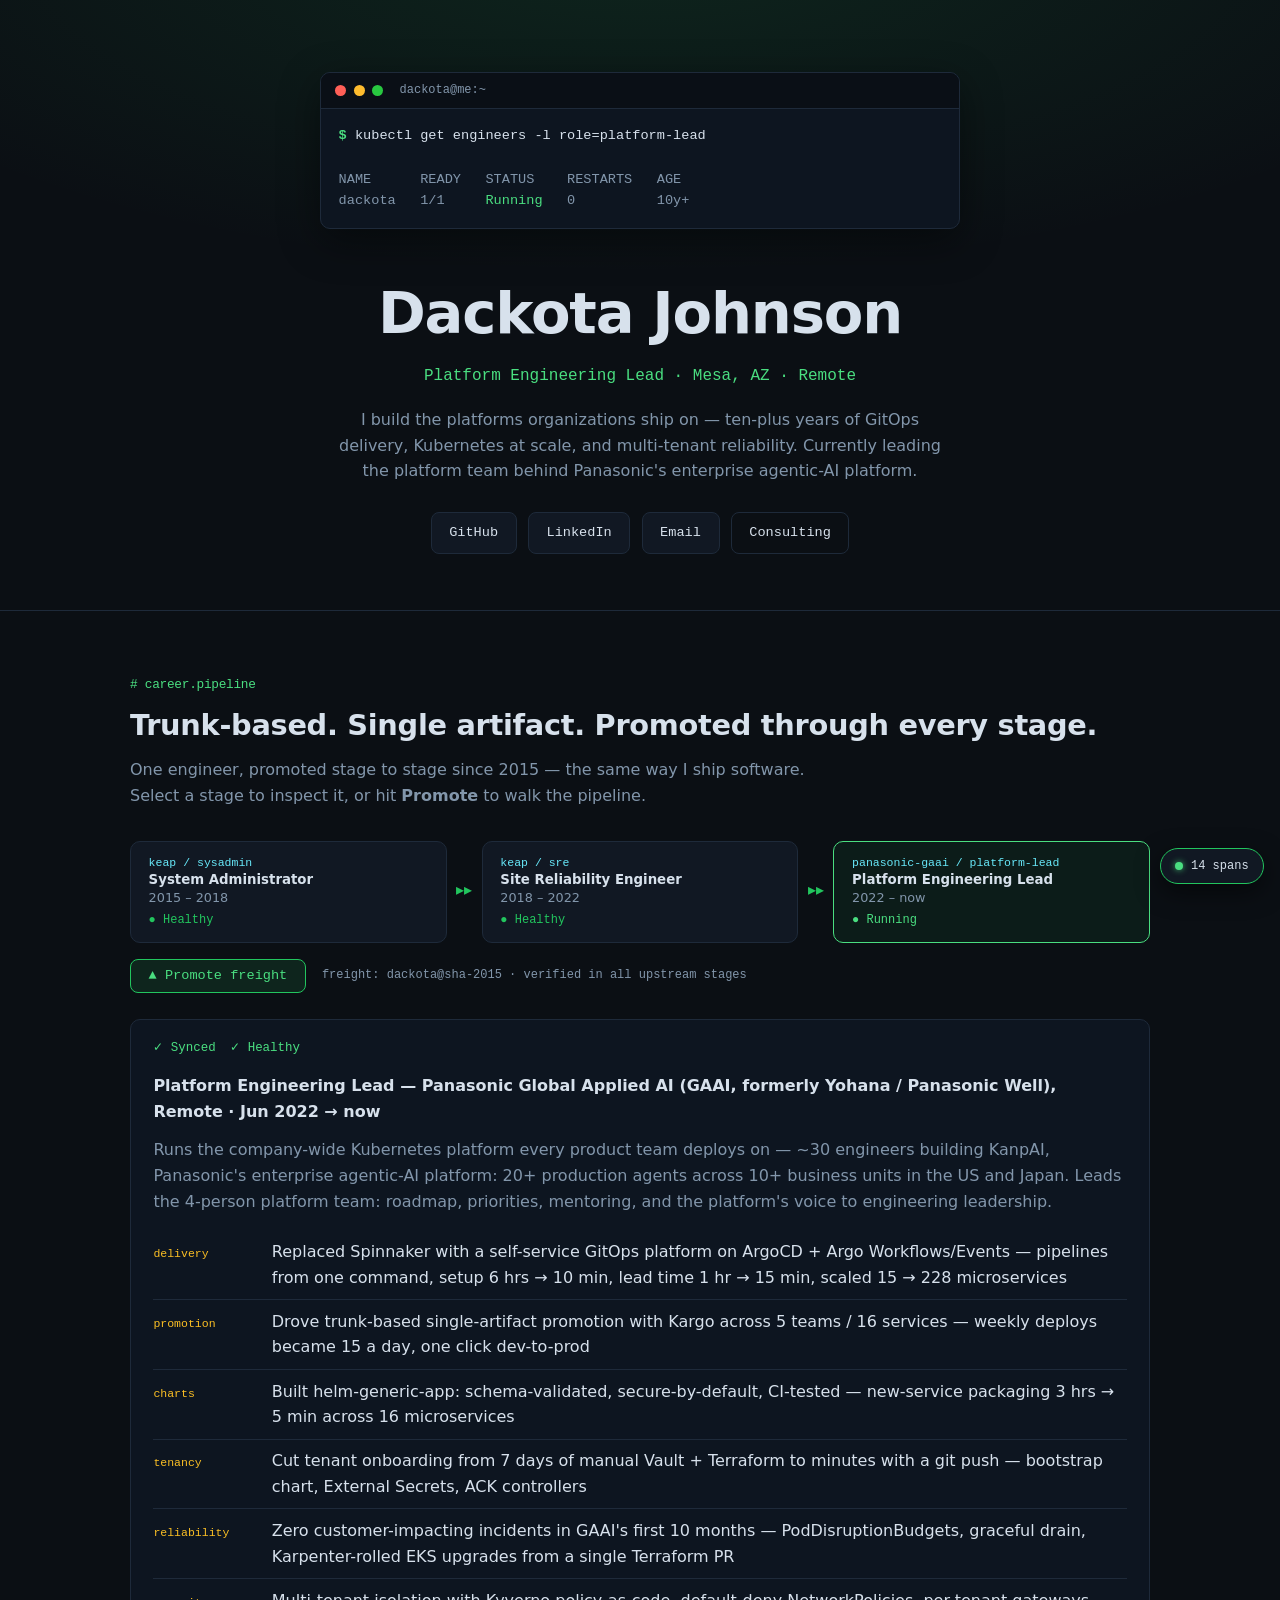
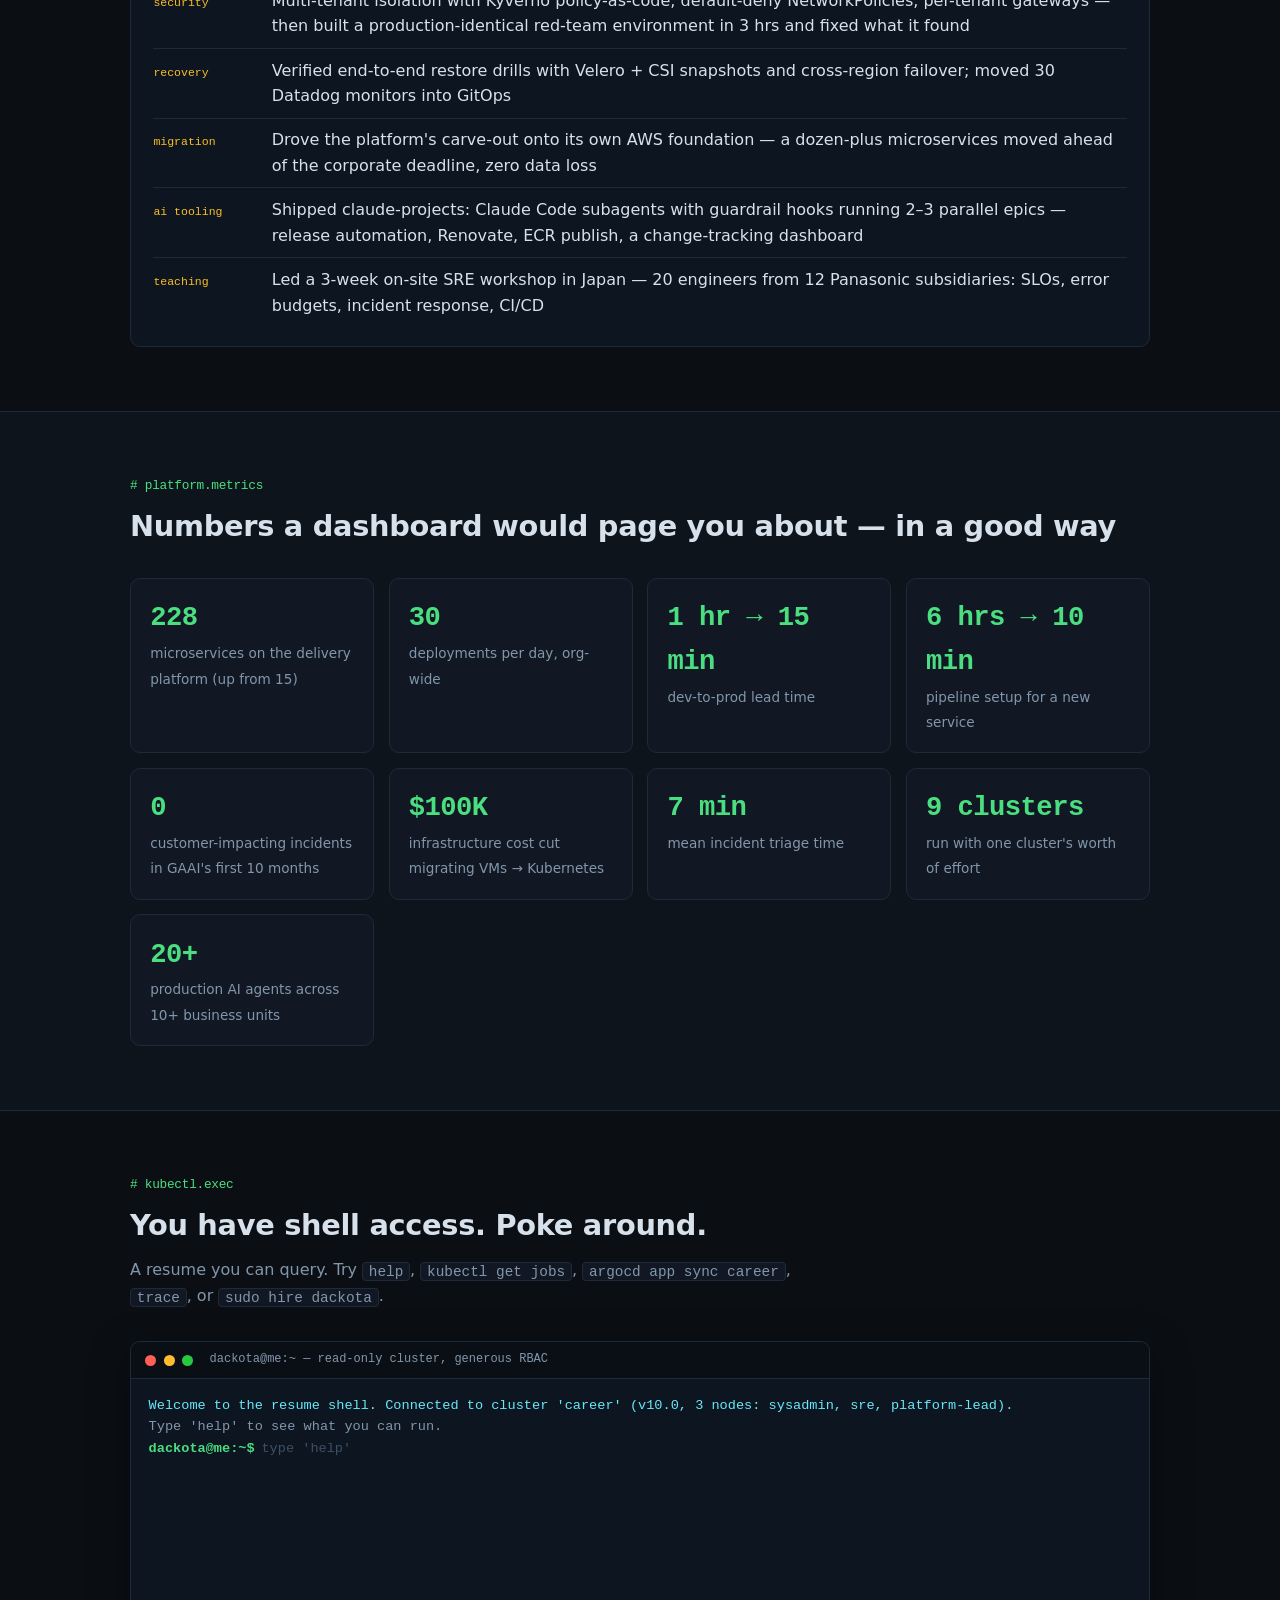
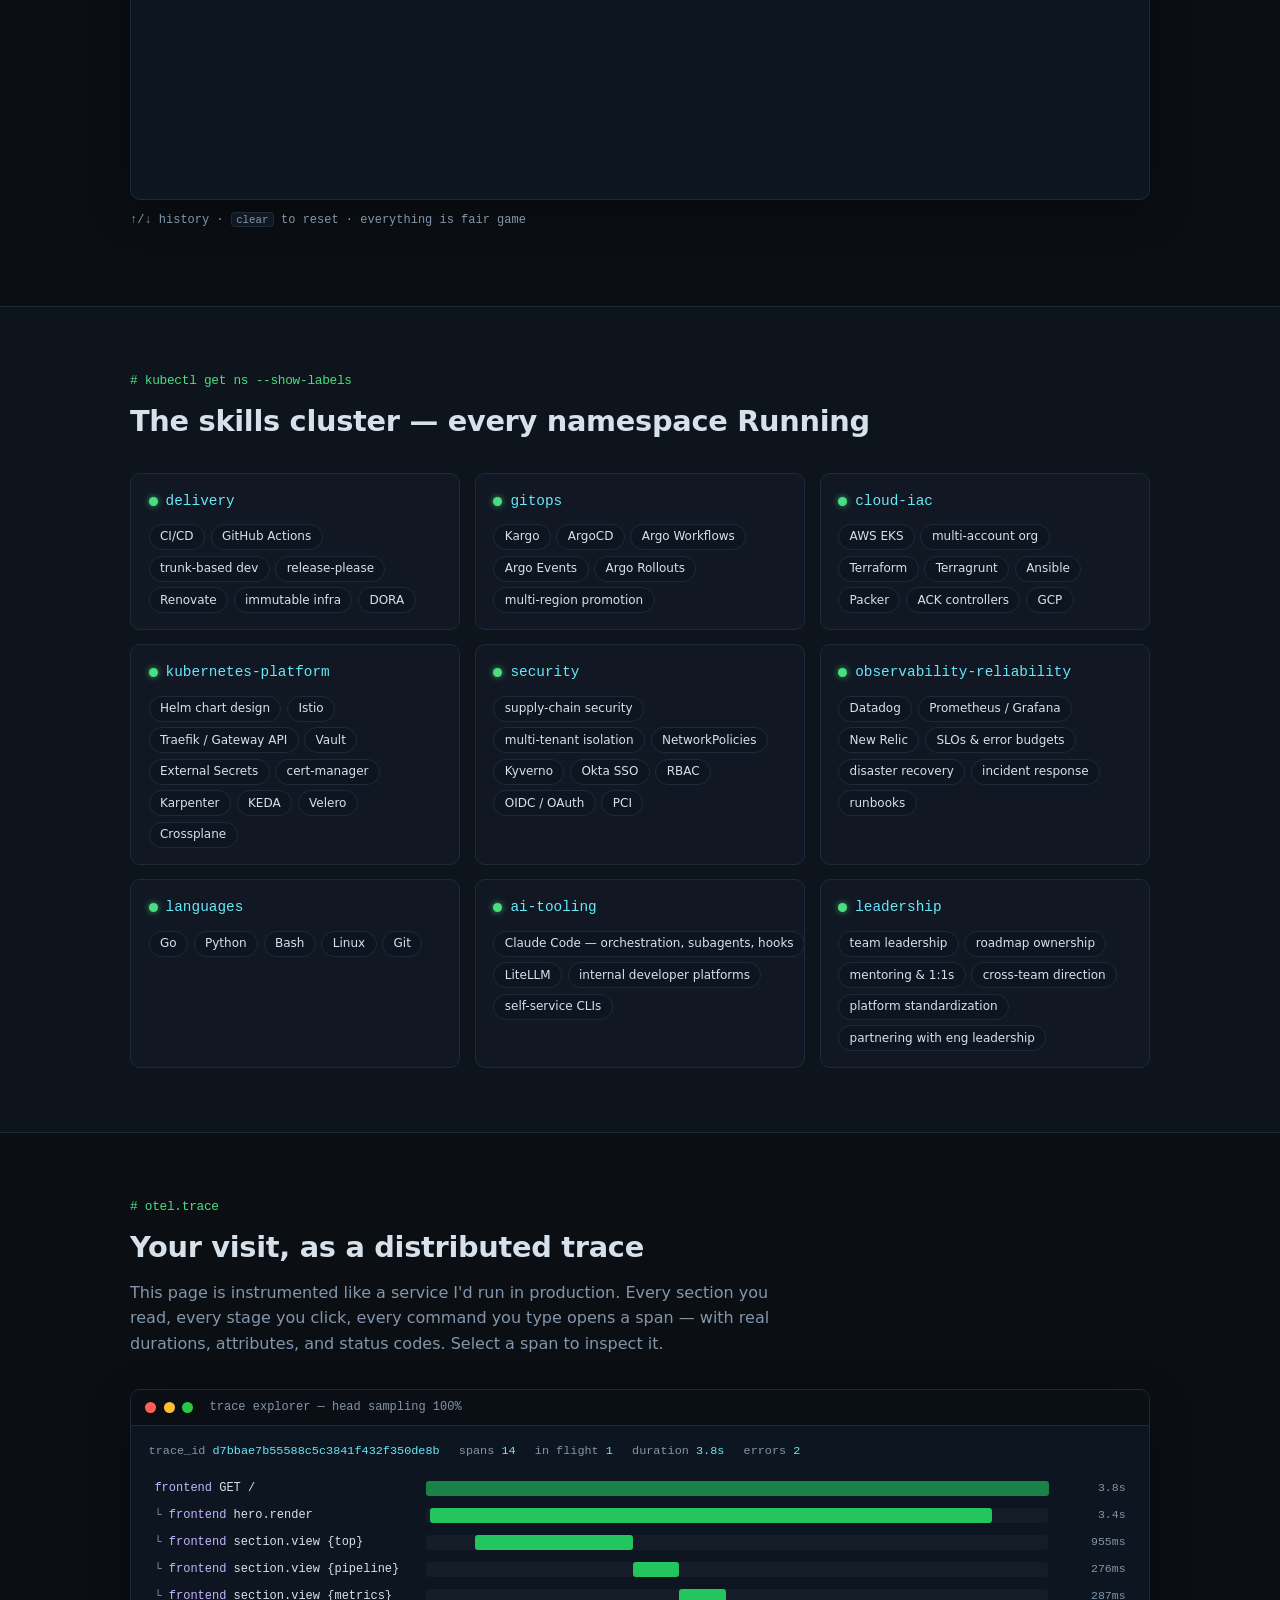
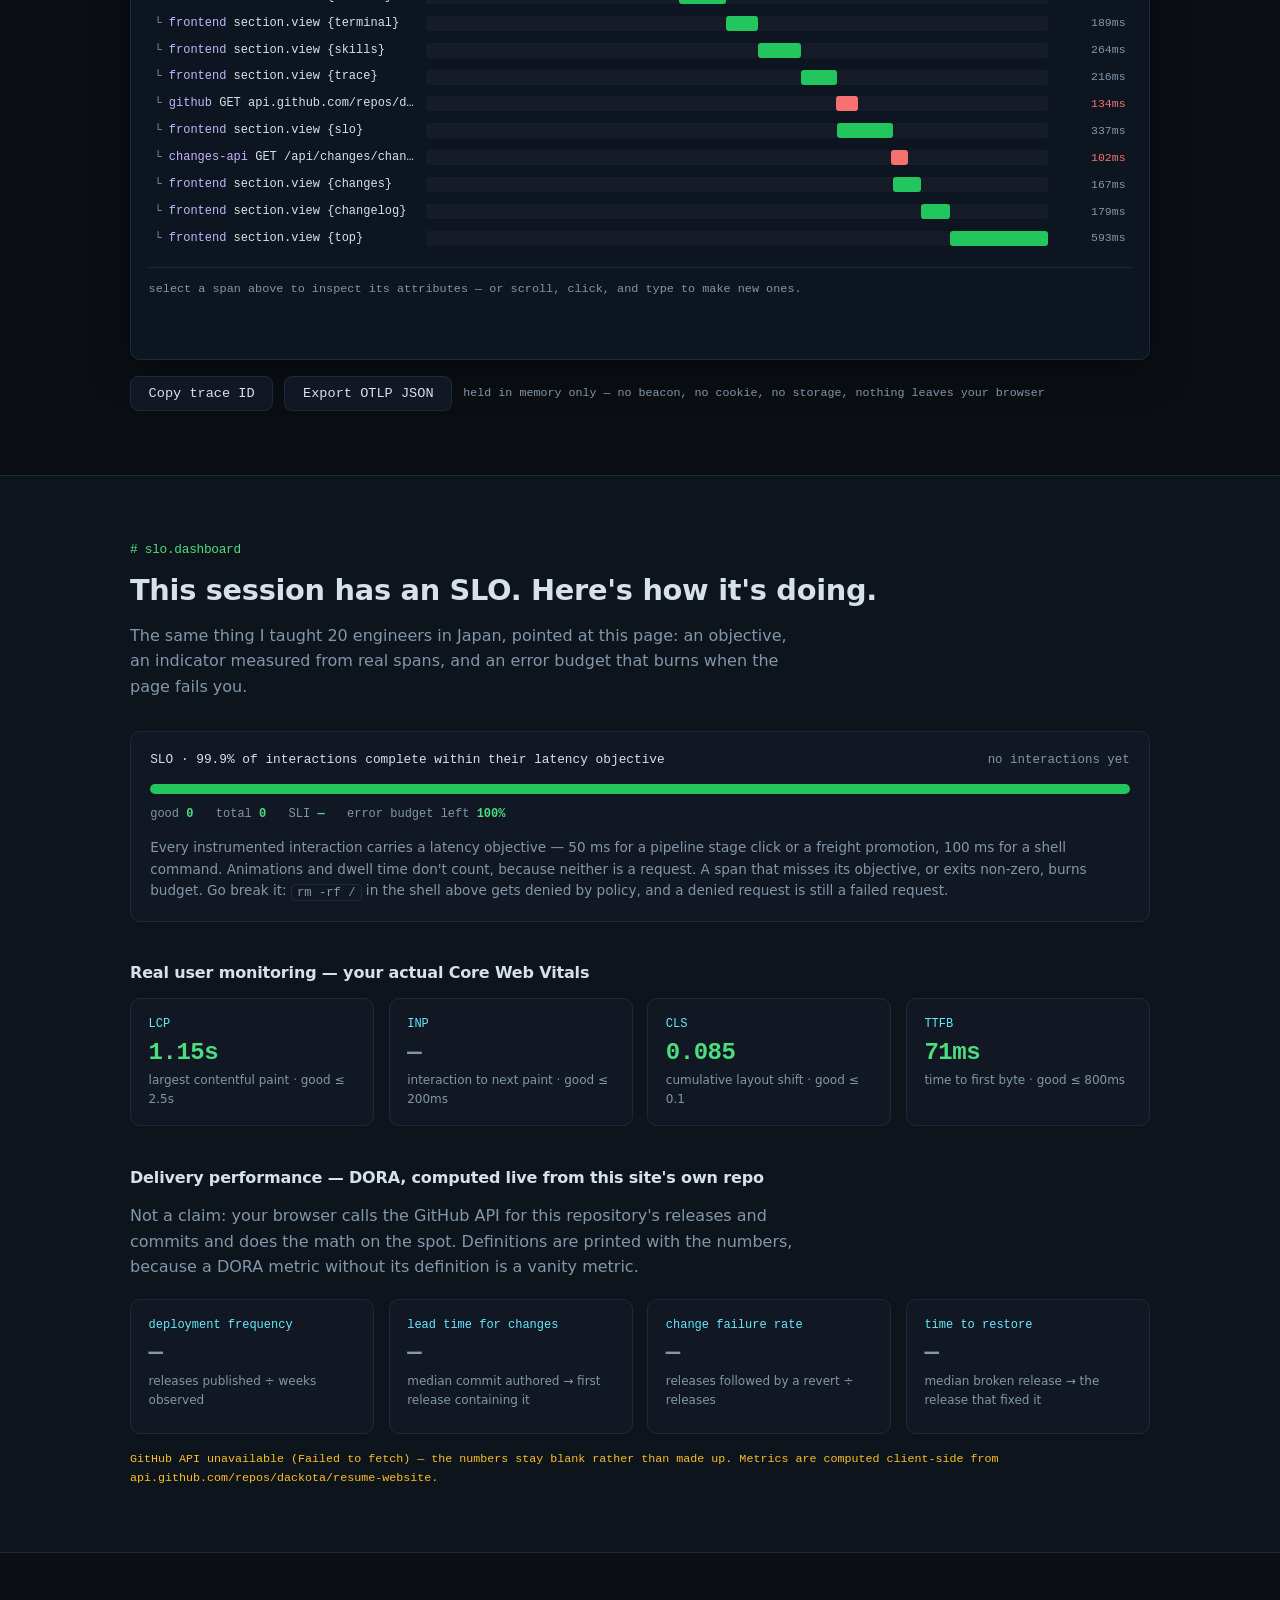
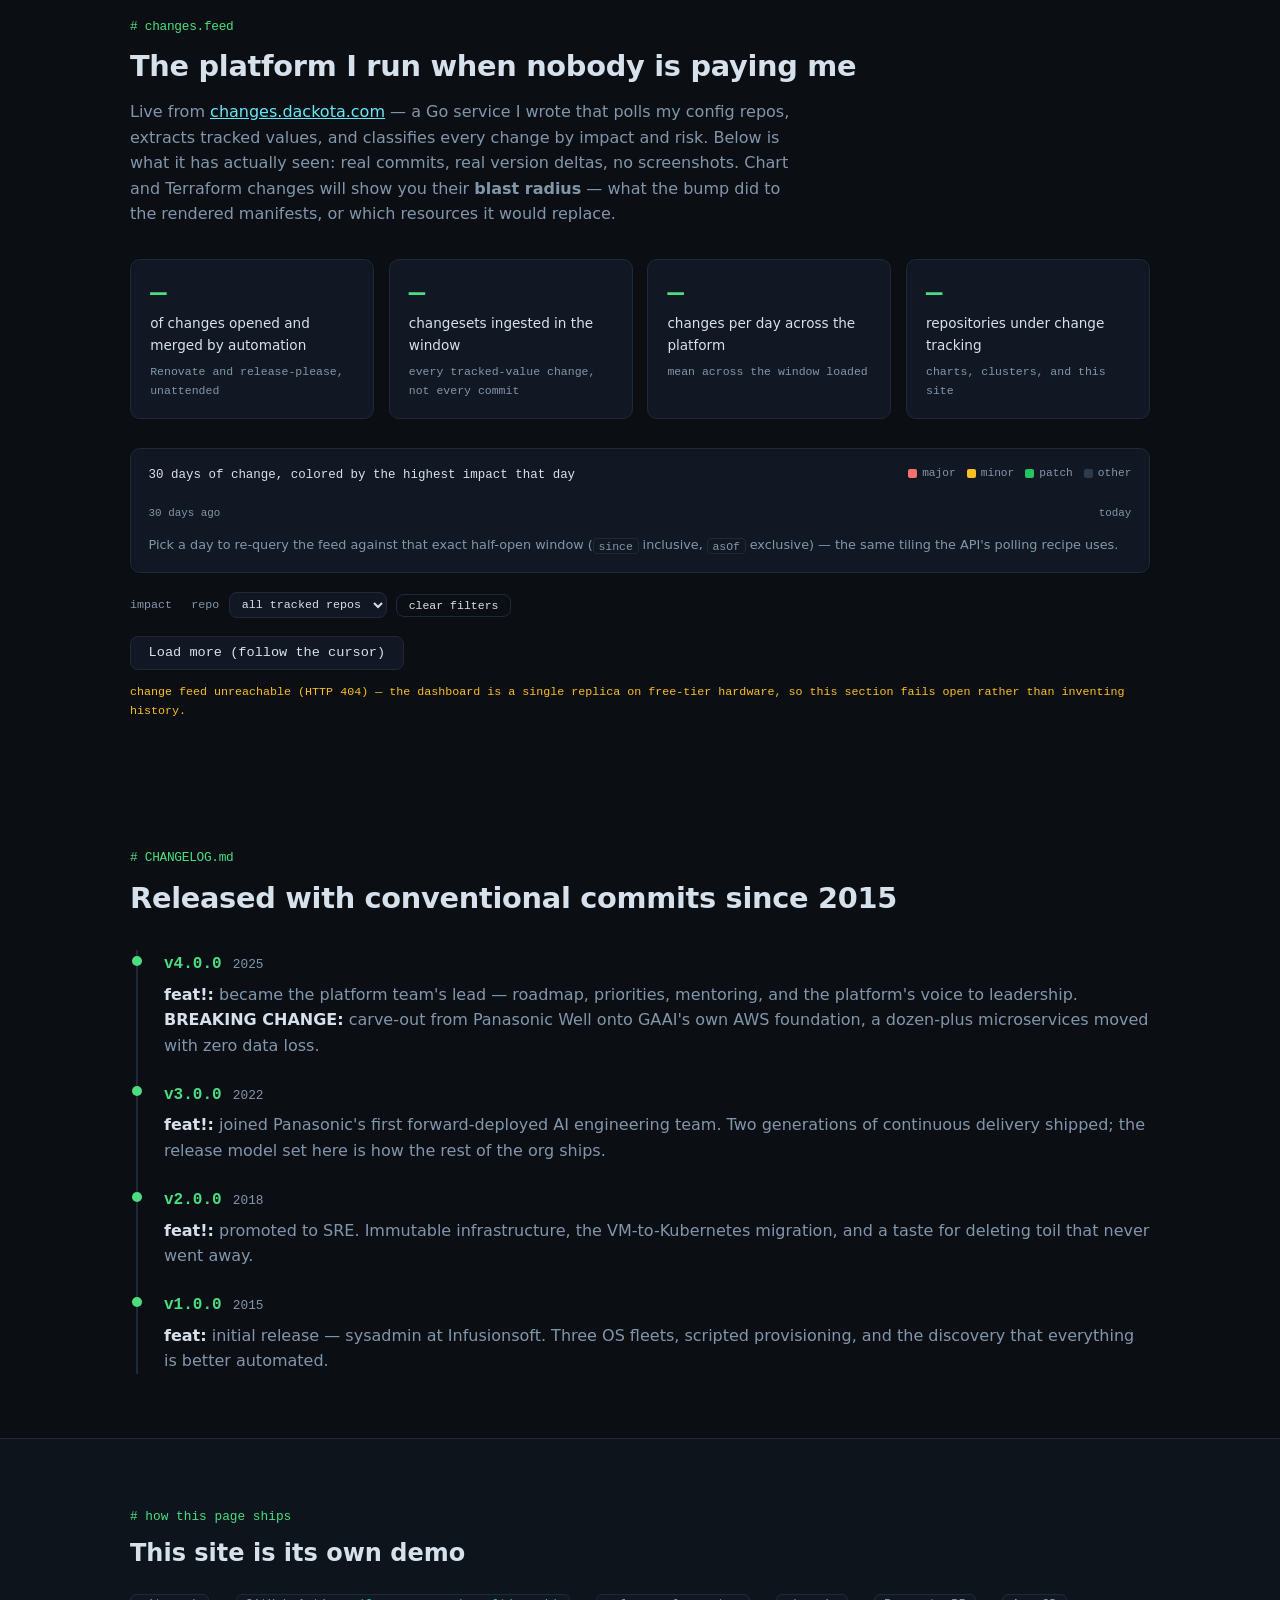
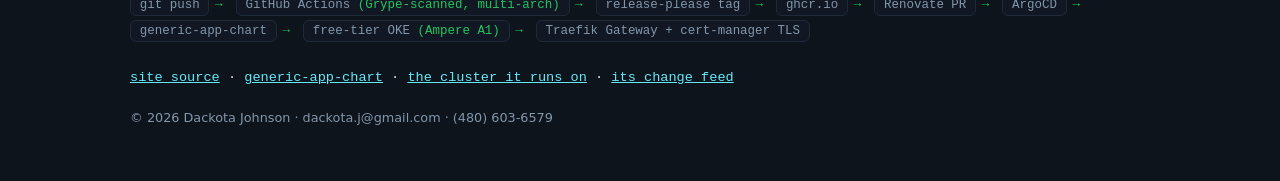
==== commit eedef4c7: "feat: blast-radius inspector and impact heatmap with live API filters Blast radius: chart and Terraf" ====
--- a/index.html
+++ b/index.html
@@ -337,6 +337,8 @@
       Live from <a href="https://changes.dackota.com" rel="noopener">changes.dackota.com</a> — a Go service
       I wrote that polls my config repos, extracts tracked values, and classifies every change by impact
       and risk. Below is what it has actually seen: real commits, real version deltas, no screenshots.
+      Chart and Terraform changes will show you their <strong>blast radius</strong> — what the bump did to
+      the rendered manifests, or which resources it would replace.
     </p>
 
     <div class="auto-grid">
@@ -360,6 +362,31 @@
         <span class="auto-label">repositories under change tracking</span>
         <span class="auto-def">charts, clusters, and this site</span>
       </div>
+    </div>
+
+    <div class="heatmap-panel">
+      <div class="heatmap-head">
+        <span class="heatmap-title">30 days of change, colored by the highest impact that day</span>
+        <span class="heatmap-legend">
+          <span class="hm-key major">major</span><span class="hm-key minor">minor</span><span class="hm-key patch">patch</span><span class="hm-key other">other</span>
+        </span>
+      </div>
+      <div class="heatmap" id="heatmap" role="group" aria-label="Daily change activity, last 30 days"></div>
+      <div class="heatmap-axis"><span>30 days ago</span><span>today</span></div>
+      <p class="heatmap-note">
+        Pick a day to re-query the feed against that exact half-open window
+        (<code>since</code> inclusive, <code>asOf</code> exclusive) — the same tiling the API's polling recipe uses.
+      </p>
+    </div>
+
+    <div class="filters" id="filters">
+      <span class="filter-label">impact</span>
+      <div class="filter-chips" id="impact-chips" role="group" aria-label="Filter by impact tier"></div>
+      <label class="filter-label" for="repo-select">repo</label>
+      <select class="filter-select" id="repo-select" aria-label="Filter by repository">
+        <option value="">all tracked repos</option>
+      </select>
+      <button class="btn btn-ghost filter-clear" id="filter-clear" type="button" hidden>clear filters</button>
     </div>
 
     <ol class="feed" id="change-feed" aria-live="polite"></ol>
--- a/assets/styles.css
+++ b/assets/styles.css
@@ -443,6 +443,115 @@
 .auto-label { color: var(--text); font-size: 0.85rem; }
 .auto-def { font-family: var(--mono); font-size: 0.72rem; color: var(--muted); margin-top: 0.2rem; }
 
+/* heatmap */
+.heatmap-panel {
+  background: var(--panel); border: 1px solid var(--border);
+  border-radius: 10px; padding: 1rem 1.1rem; margin-bottom: 1.2rem;
+}
+.heatmap-head { display: flex; gap: 1rem; align-items: baseline; flex-wrap: wrap; margin-bottom: 0.8rem; }
+.heatmap-title { font-family: var(--mono); font-size: 0.78rem; color: var(--text); }
+.heatmap-legend { margin-left: auto; display: flex; gap: 0.7rem; font-family: var(--mono); font-size: 0.7rem; }
+.hm-key { display: flex; align-items: center; gap: 0.3rem; color: var(--muted); }
+.hm-key::before { content: ""; width: 9px; height: 9px; border-radius: 2px; display: inline-block; }
+.hm-key.major::before { background: var(--red); }
+.hm-key.minor::before { background: var(--amber); }
+.hm-key.patch::before { background: var(--green-dim); }
+.hm-key.other::before { background: #2b3a4d; }
+
+.heatmap { display: flex; gap: 4px; flex-wrap: wrap; }
+.hm-cell {
+  flex: 1 1 18px; min-width: 14px; height: 30px;
+  border: 1px solid var(--border); border-radius: 3px;
+  background: #131c28; padding: 0; cursor: pointer;
+  opacity: var(--hm-intensity, 1);
+  transition: transform 0.12s, border-color 0.12s;
+}
+.hm-cell:hover { transform: translateY(-2px); border-color: var(--text); }
+.hm-cell.major { background: var(--red); border-color: var(--red); }
+.hm-cell.minor { background: var(--amber); border-color: var(--amber); }
+.hm-cell.patch { background: var(--green-dim); border-color: var(--green-dim); }
+.hm-cell.downgrade { background: var(--violet); border-color: var(--violet); }
+.hm-cell.other { background: #2b3a4d; border-color: #2b3a4d; }
+.hm-cell.empty { opacity: 1; }
+.hm-cell[aria-pressed="true"] { outline: 2px solid var(--text); outline-offset: 2px; }
+.heatmap-axis {
+  display: flex; justify-content: space-between;
+  font-family: var(--mono); font-size: 0.68rem; color: var(--muted); margin-top: 0.4rem;
+}
+.heatmap-note { color: var(--muted); font-size: 0.8rem; margin: 0.8rem 0 0; }
+
+/* filters */
+.filters { display: flex; align-items: center; gap: 0.6rem; flex-wrap: wrap; margin-bottom: 1.1rem; }
+.filter-label { font-family: var(--mono); font-size: 0.73rem; color: var(--muted); }
+.filter-chips { display: flex; gap: 0.35rem; flex-wrap: wrap; }
+.filter-chip {
+  font-family: var(--mono); font-size: 0.7rem; text-transform: uppercase; letter-spacing: 0.04em;
+  background: var(--panel); border: 1px solid var(--border); color: var(--muted);
+  border-radius: 999px; padding: 0.2rem 0.7rem; cursor: pointer;
+}
+.filter-chip:hover { border-color: var(--muted); }
+.filter-chip[aria-pressed="true"].major { color: var(--red); border-color: var(--red); background: rgba(248, 113, 113, 0.12); }
+.filter-chip[aria-pressed="true"].minor { color: var(--amber); border-color: var(--amber); background: rgba(251, 191, 36, 0.12); }
+.filter-chip[aria-pressed="true"].patch { color: var(--green); border-color: var(--green-dim); background: rgba(34, 197, 94, 0.12); }
+.filter-chip[aria-pressed="true"].downgrade { color: var(--violet); border-color: var(--violet); background: rgba(196, 181, 253, 0.12); }
+.filter-chip[aria-pressed="true"].other { color: var(--text); border-color: var(--text); }
+.filter-select {
+  font-family: var(--mono); font-size: 0.73rem;
+  background: var(--panel); color: var(--text);
+  border: 1px solid var(--border); border-radius: 8px; padding: 0.25rem 0.5rem;
+}
+.filter-clear { font-size: 0.72rem; padding: 0.25rem 0.7rem; }
+
+/* blast radius */
+.blast-btn {
+  margin-top: 0.7rem;
+  font-family: var(--mono); font-size: 0.73rem;
+  background: transparent; border: 1px solid var(--border); color: var(--cyan);
+  border-radius: 8px; padding: 0.3rem 0.8rem; cursor: pointer;
+}
+.blast-btn:hover:not(:disabled) { border-color: var(--green-dim); }
+.blast-btn:disabled { color: var(--muted); cursor: default; }
+.blast-panel { margin-top: 0.7rem; }
+.blast-block { border-top: 1px solid var(--border); padding-top: 0.7rem; margin-top: 0.7rem; }
+.blast-block:first-child { border-top: 0; margin-top: 0; }
+.blast-head { display: flex; gap: 0.7rem; flex-wrap: wrap; align-items: baseline; font-family: var(--mono); font-size: 0.74rem; margin-bottom: 0.5rem; }
+.blast-path { color: var(--cyan); word-break: break-all; }
+.blast-stat { color: var(--text); }
+.blast-add { color: var(--green); }
+.blast-del { color: var(--red); }
+.blast-outcome { color: var(--amber); }
+.blast-replace { color: var(--muted); }
+.blast-replace.danger { color: var(--red); }
+.blast-note { font-family: var(--mono); font-size: 0.72rem; color: var(--muted); margin: 0.6rem 0 0; }
+.blast-note.warn { color: var(--amber); }
+
+.diff {
+  margin: 0; max-height: 340px; overflow: auto;
+  background: #0a1017; border: 1px solid var(--border); border-radius: 8px;
+  padding: 0.7rem 0.8rem; font-family: var(--mono); font-size: 0.72rem; line-height: 1.5;
+}
+.diff-line { display: block; white-space: pre; }
+.diff-line.add { color: var(--green); }
+.diff-line.del { color: var(--red); }
+.diff-line.ctx { color: var(--muted); }
+
+.resources-diff { list-style: none; margin: 0 0 0.7rem; padding: 0; }
+.resources-diff li {
+  background: none; border: 0; margin: 0; padding: 0.2rem 0;
+  display: flex; gap: 0.6rem; align-items: baseline; flex-wrap: wrap;
+  font-family: var(--mono); font-size: 0.73rem;
+}
+.res-change {
+  border-radius: 999px; padding: 0 0.55rem; font-size: 0.68rem;
+  text-transform: uppercase; letter-spacing: 0.04em;
+  border: 1px solid var(--border); color: var(--muted);
+}
+.res-change.added { color: var(--green); border-color: rgba(34, 197, 94, 0.4); }
+.res-change.changed { color: var(--amber); border-color: rgba(251, 191, 36, 0.4); }
+.res-change.removed { color: var(--red); border-color: rgba(248, 113, 113, 0.4); }
+.res-addr { color: var(--text); word-break: break-all; }
+.res-forces { margin-left: auto; color: var(--red); font-size: 0.7rem; }
+
 .feed { list-style: none; margin: 0; padding: 0; }
 .feed li {
   background: var(--panel-2); border: 1px solid var(--border); border-radius: 10px;
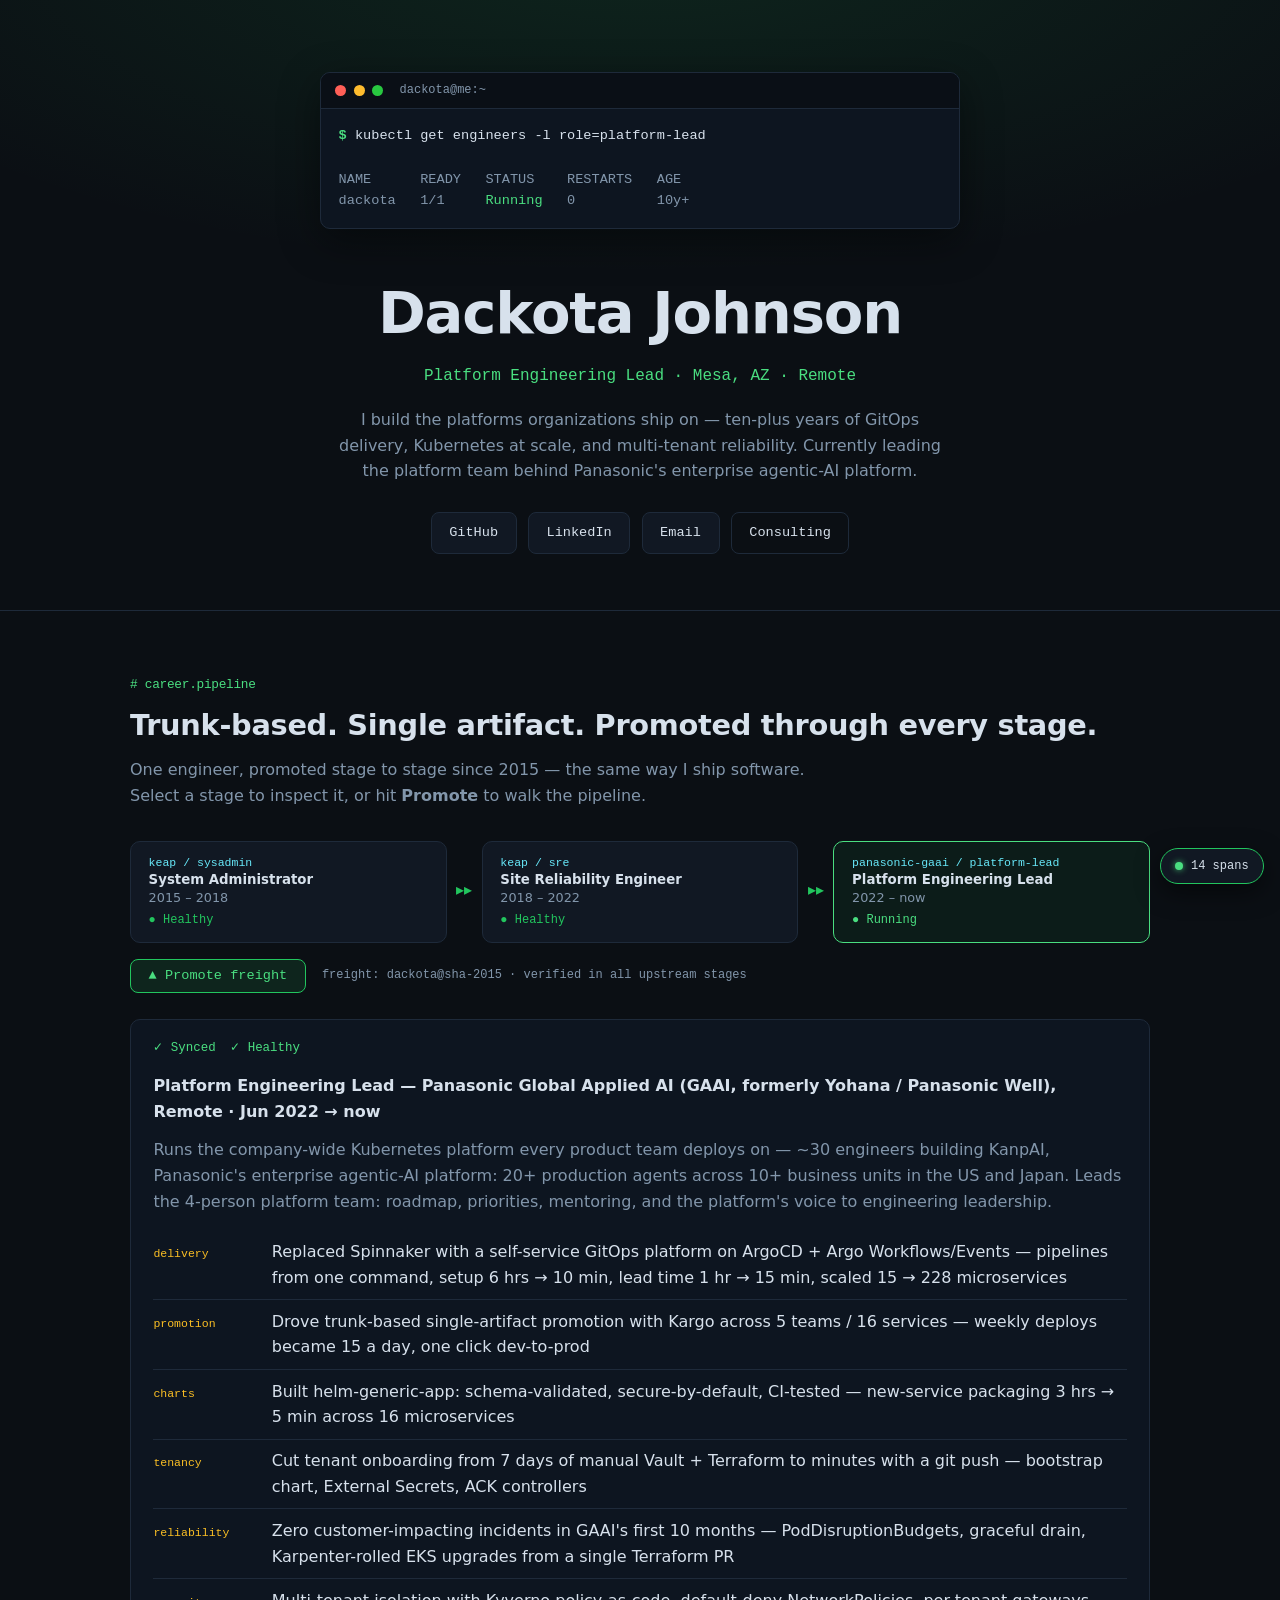
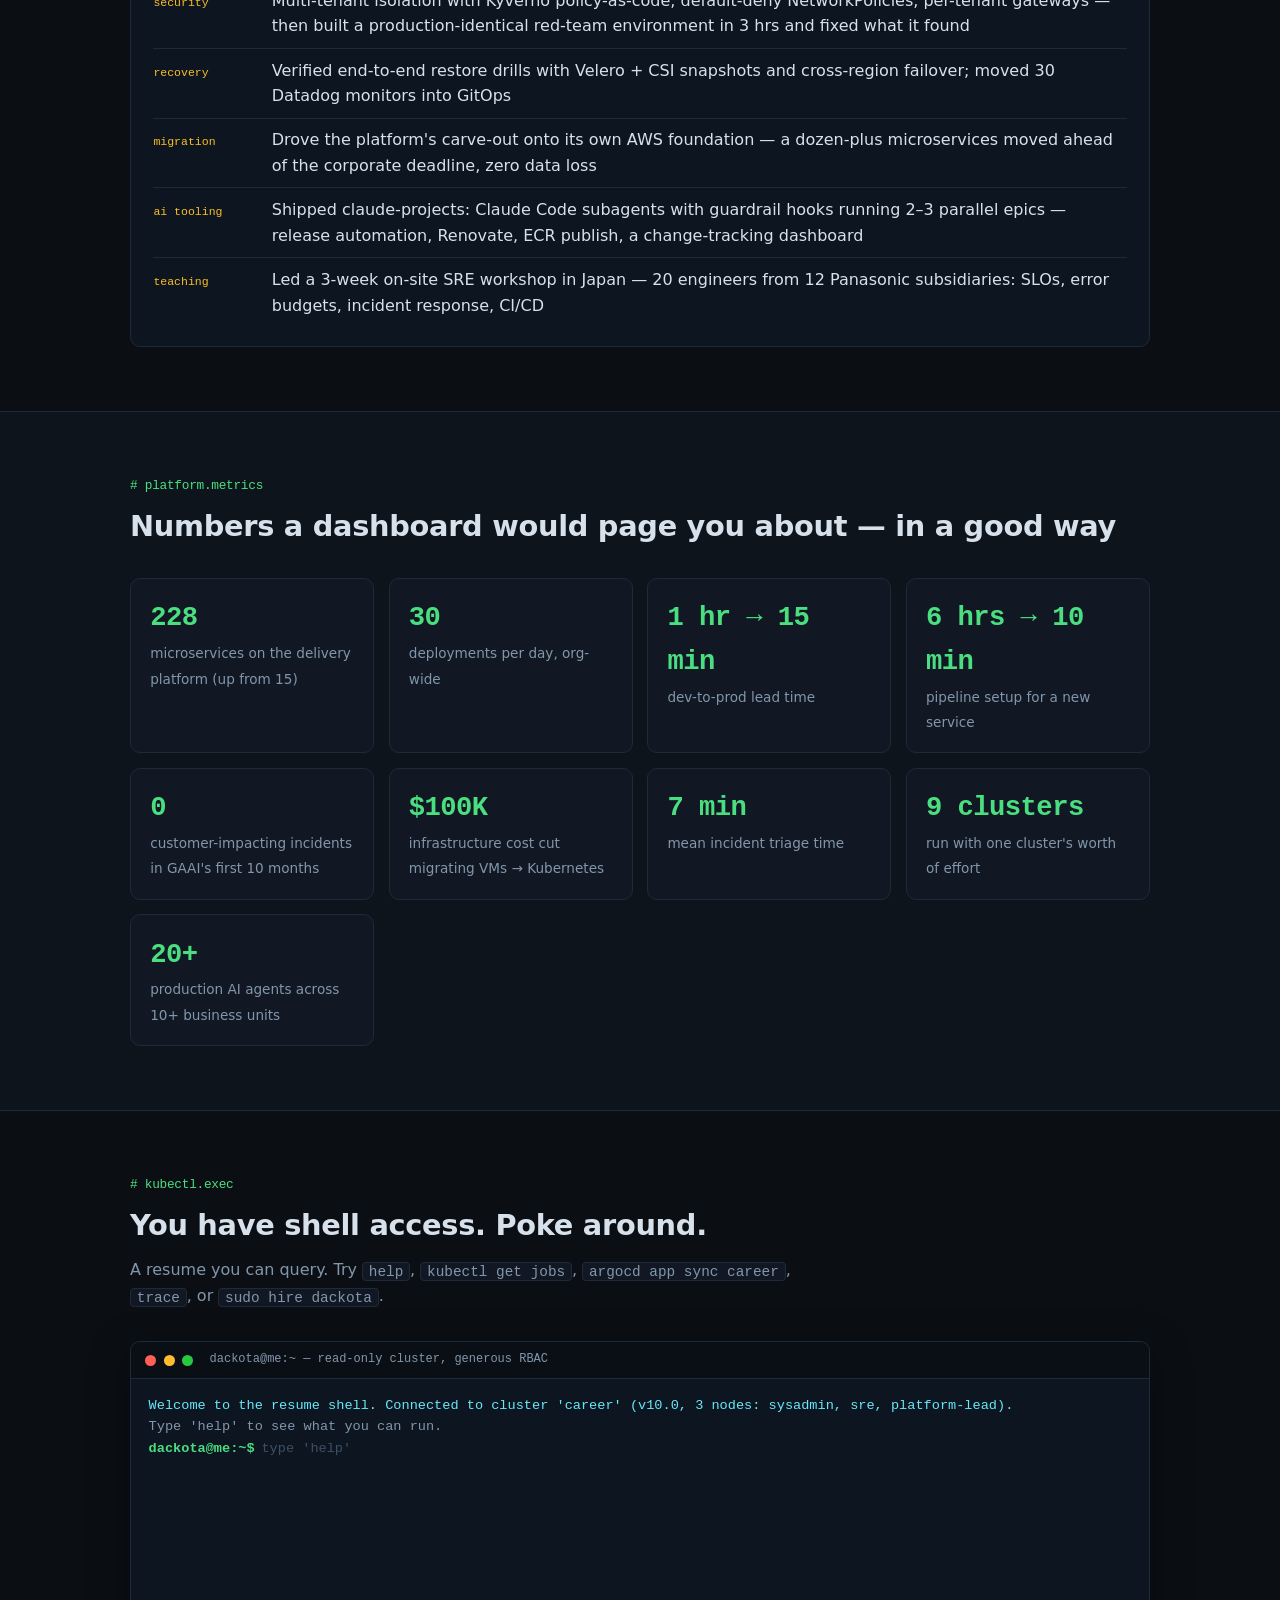
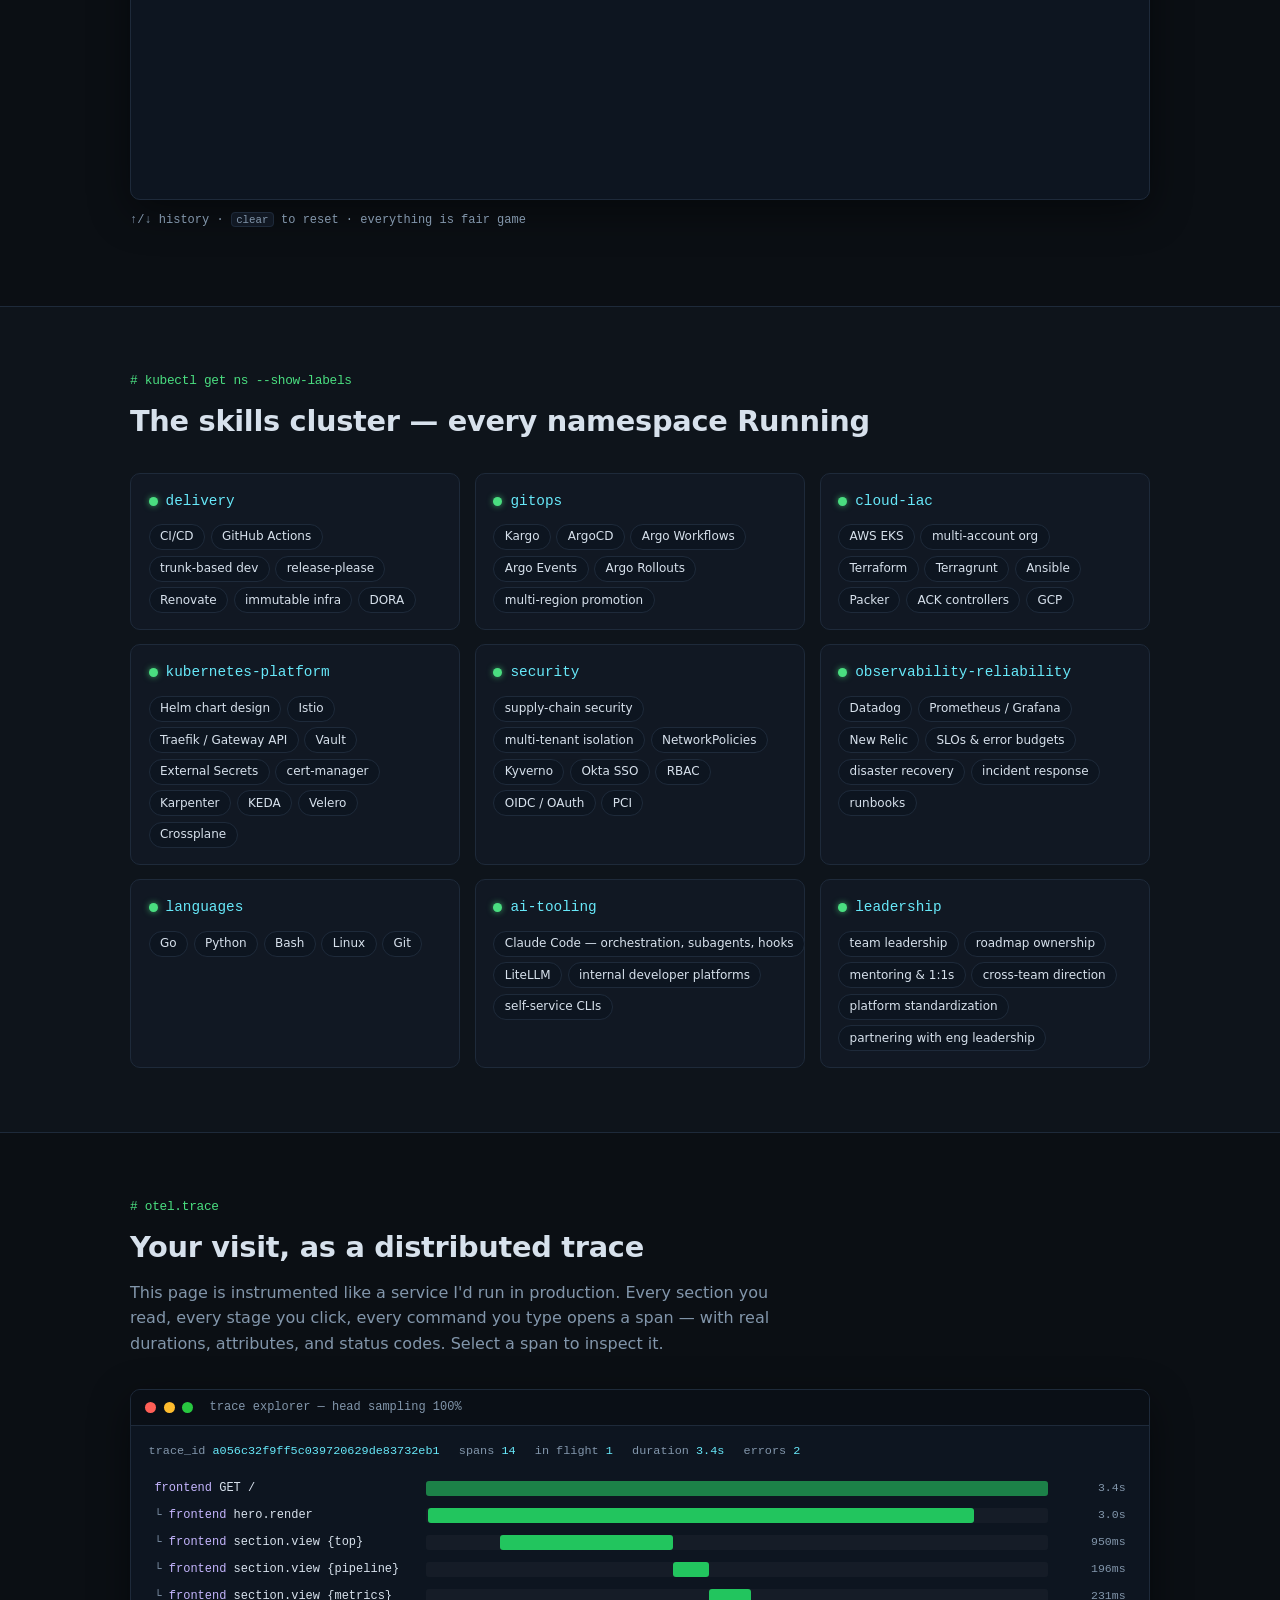
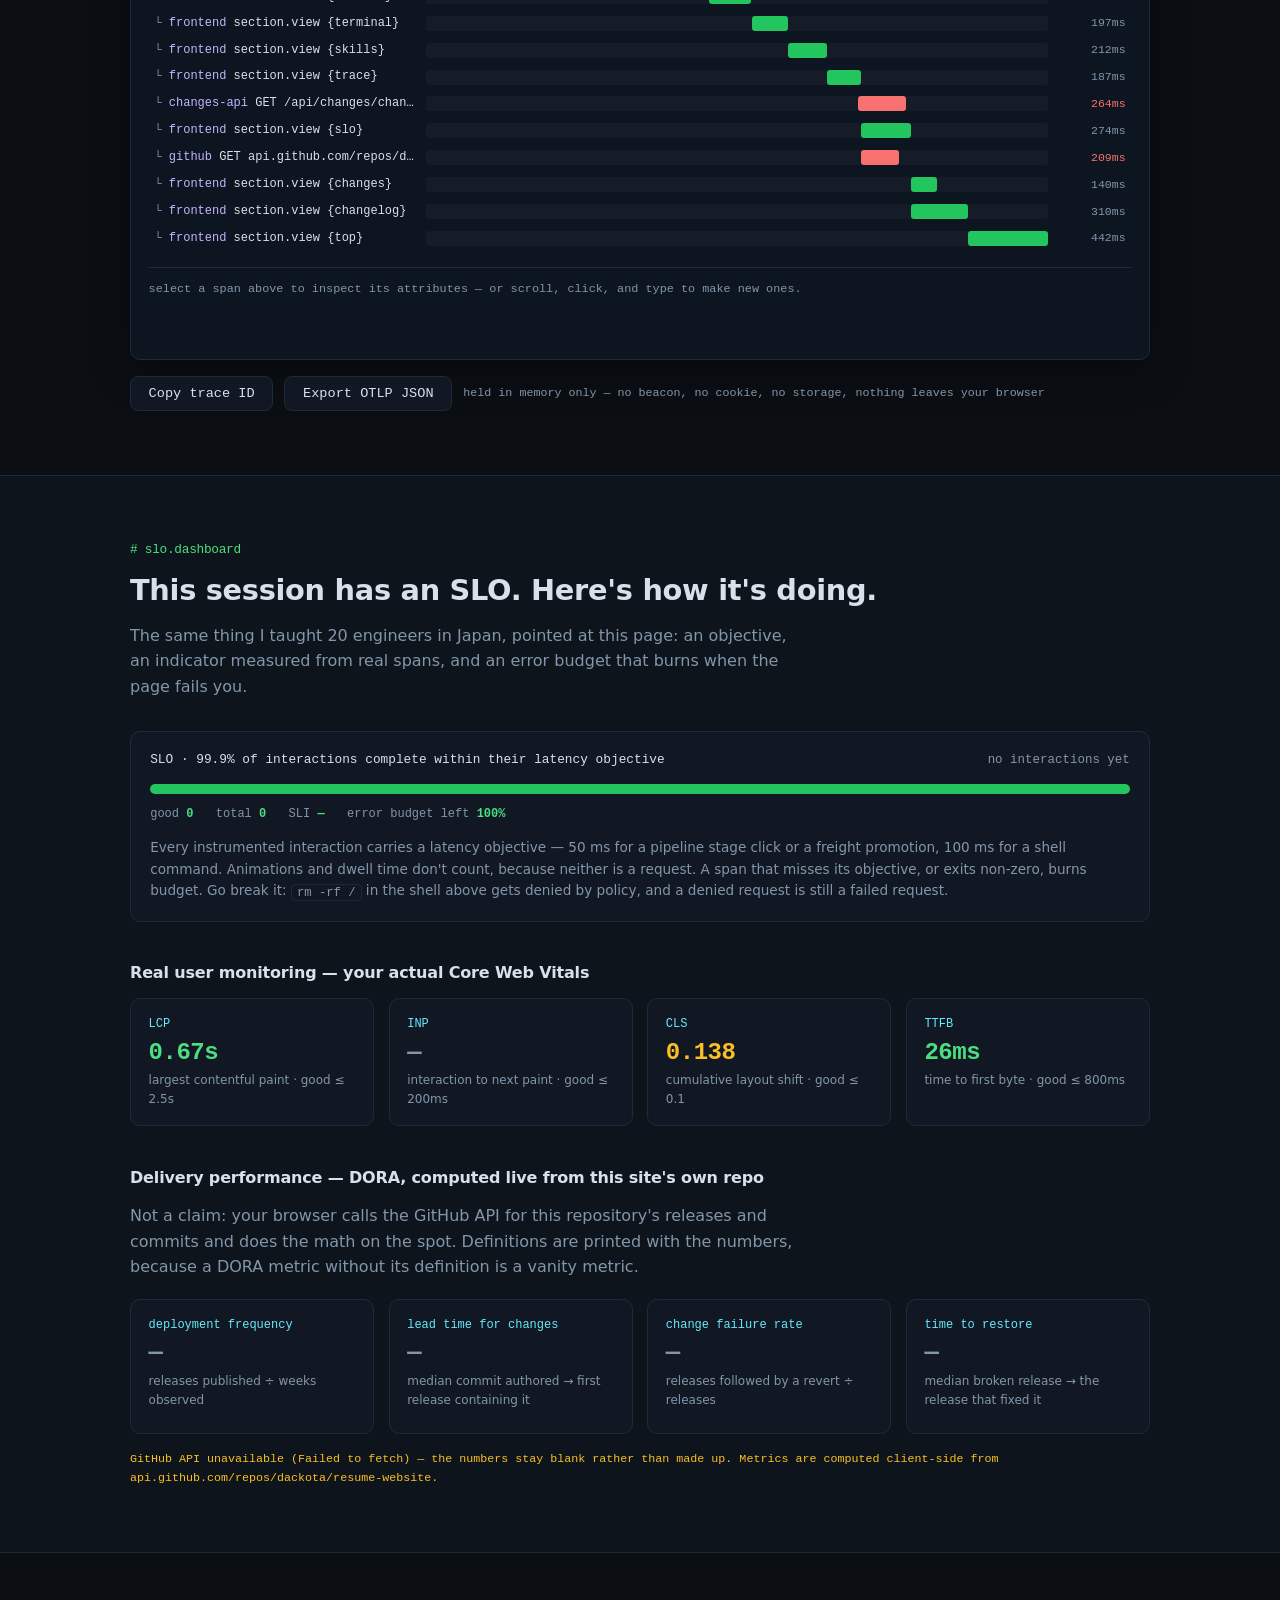
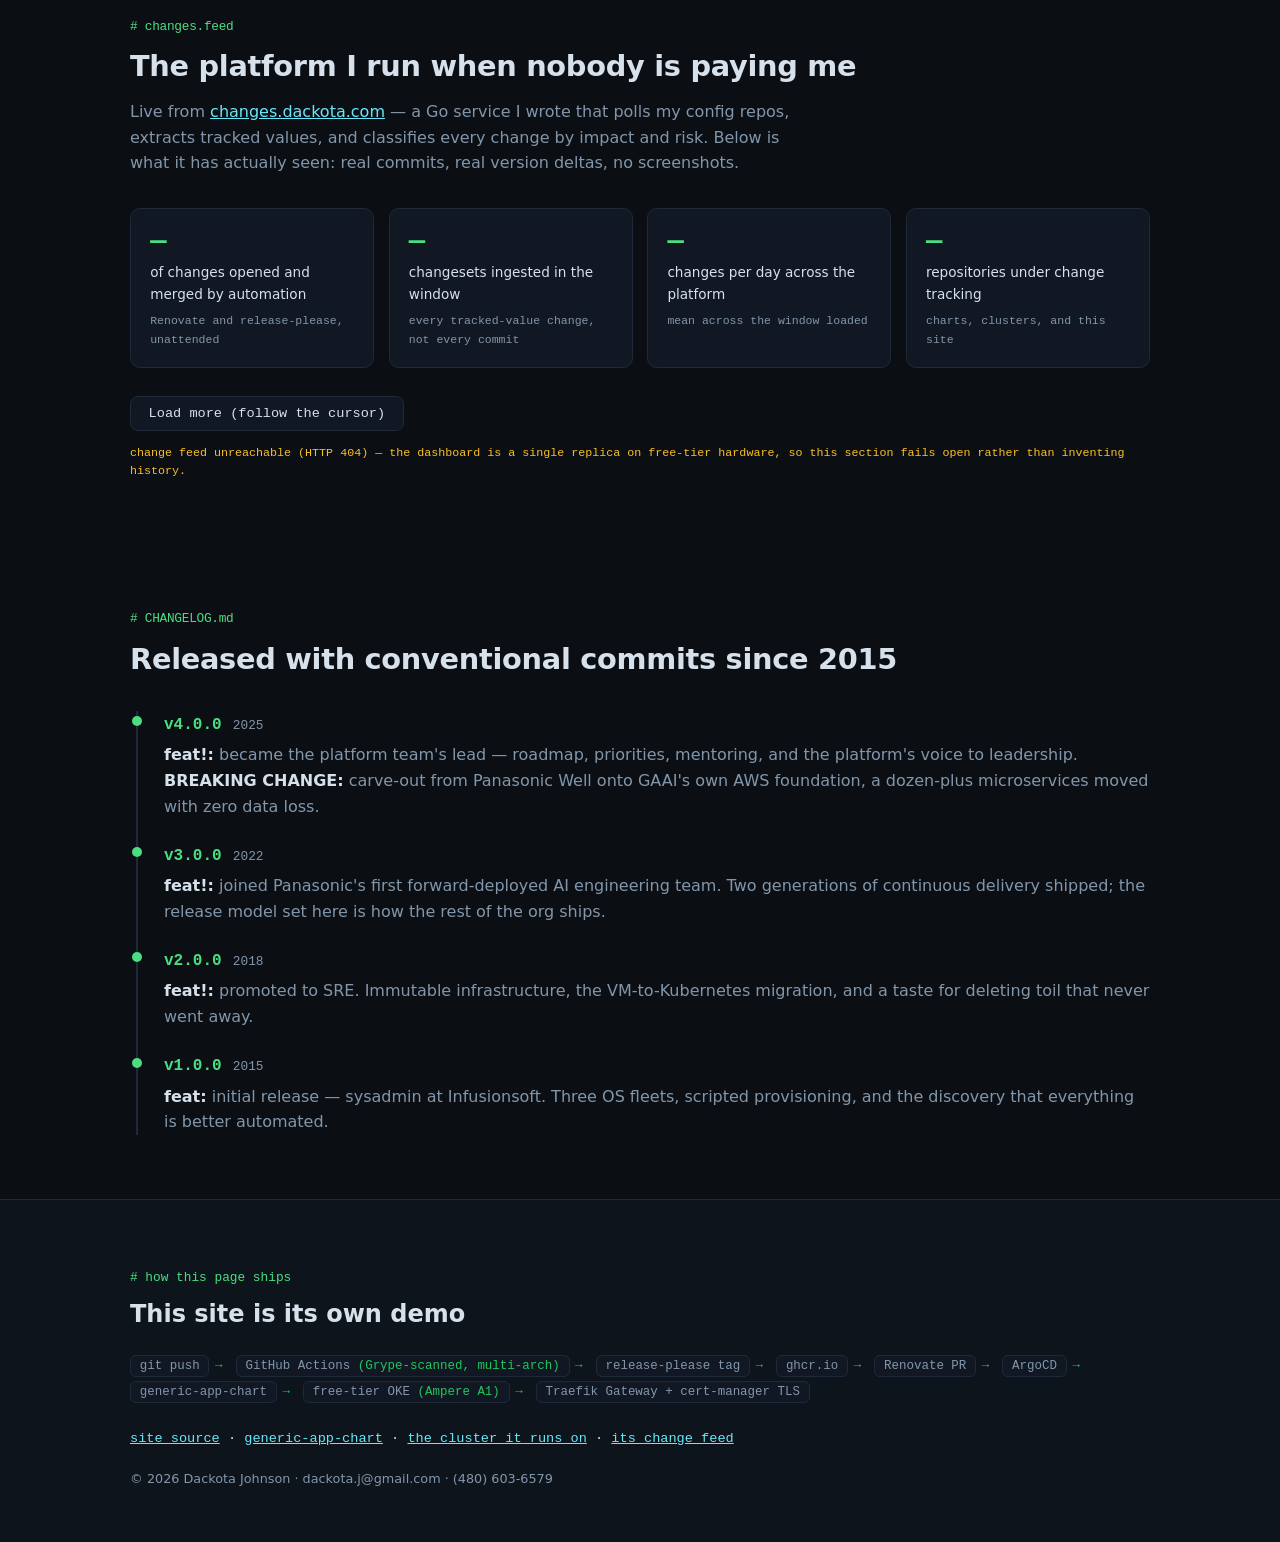
==== commit 0707089b: "fix: version asset URLs so releases can't strand returning visitors index.html is served no-cache wh" ====
--- a/index.html
+++ b/index.html
@@ -6,7 +6,7 @@
   <title>Dackota Johnson — Platform Engineering Lead</title>
   <meta name="description" content="Dackota Johnson builds the platforms organizations ship on. 10+ years of GitOps delivery, Kubernetes platforms, and multi-tenant reliability — presented as a live platform console.">
   <link rel="icon" type="image/svg+xml" href="/favicon.svg">
-  <link rel="stylesheet" href="/assets/styles.css">
+  <link rel="stylesheet" href="/assets/styles.css?v=__ASSET_VER__">
 </head>
 <body>
 
@@ -337,8 +337,6 @@
       Live from <a href="https://changes.dackota.com" rel="noopener">changes.dackota.com</a> — a Go service
       I wrote that polls my config repos, extracts tracked values, and classifies every change by impact
       and risk. Below is what it has actually seen: real commits, real version deltas, no screenshots.
-      Chart and Terraform changes will show you their <strong>blast radius</strong> — what the bump did to
-      the rendered manifests, or which resources it would replace.
     </p>
 
     <div class="auto-grid">
@@ -362,31 +360,6 @@
         <span class="auto-label">repositories under change tracking</span>
         <span class="auto-def">charts, clusters, and this site</span>
       </div>
-    </div>
-
-    <div class="heatmap-panel">
-      <div class="heatmap-head">
-        <span class="heatmap-title">30 days of change, colored by the highest impact that day</span>
-        <span class="heatmap-legend">
-          <span class="hm-key major">major</span><span class="hm-key minor">minor</span><span class="hm-key patch">patch</span><span class="hm-key other">other</span>
-        </span>
-      </div>
-      <div class="heatmap" id="heatmap" role="group" aria-label="Daily change activity, last 30 days"></div>
-      <div class="heatmap-axis"><span>30 days ago</span><span>today</span></div>
-      <p class="heatmap-note">
-        Pick a day to re-query the feed against that exact half-open window
-        (<code>since</code> inclusive, <code>asOf</code> exclusive) — the same tiling the API's polling recipe uses.
-      </p>
-    </div>
-
-    <div class="filters" id="filters">
-      <span class="filter-label">impact</span>
-      <div class="filter-chips" id="impact-chips" role="group" aria-label="Filter by impact tier"></div>
-      <label class="filter-label" for="repo-select">repo</label>
-      <select class="filter-select" id="repo-select" aria-label="Filter by repository">
-        <option value="">all tracked repos</option>
-      </select>
-      <button class="btn btn-ghost filter-clear" id="filter-clear" type="button" hidden>clear filters</button>
     </div>
 
     <ol class="feed" id="change-feed" aria-live="polite"></ol>
@@ -454,6 +427,6 @@
   <span class="trace-pill-dot"></span><span id="trace-pill-count">0 spans</span>
 </a>
 
-<script src="/assets/app.js"></script>
+<script src="/assets/app.js?v=__ASSET_VER__"></script>
 </body>
 </html>
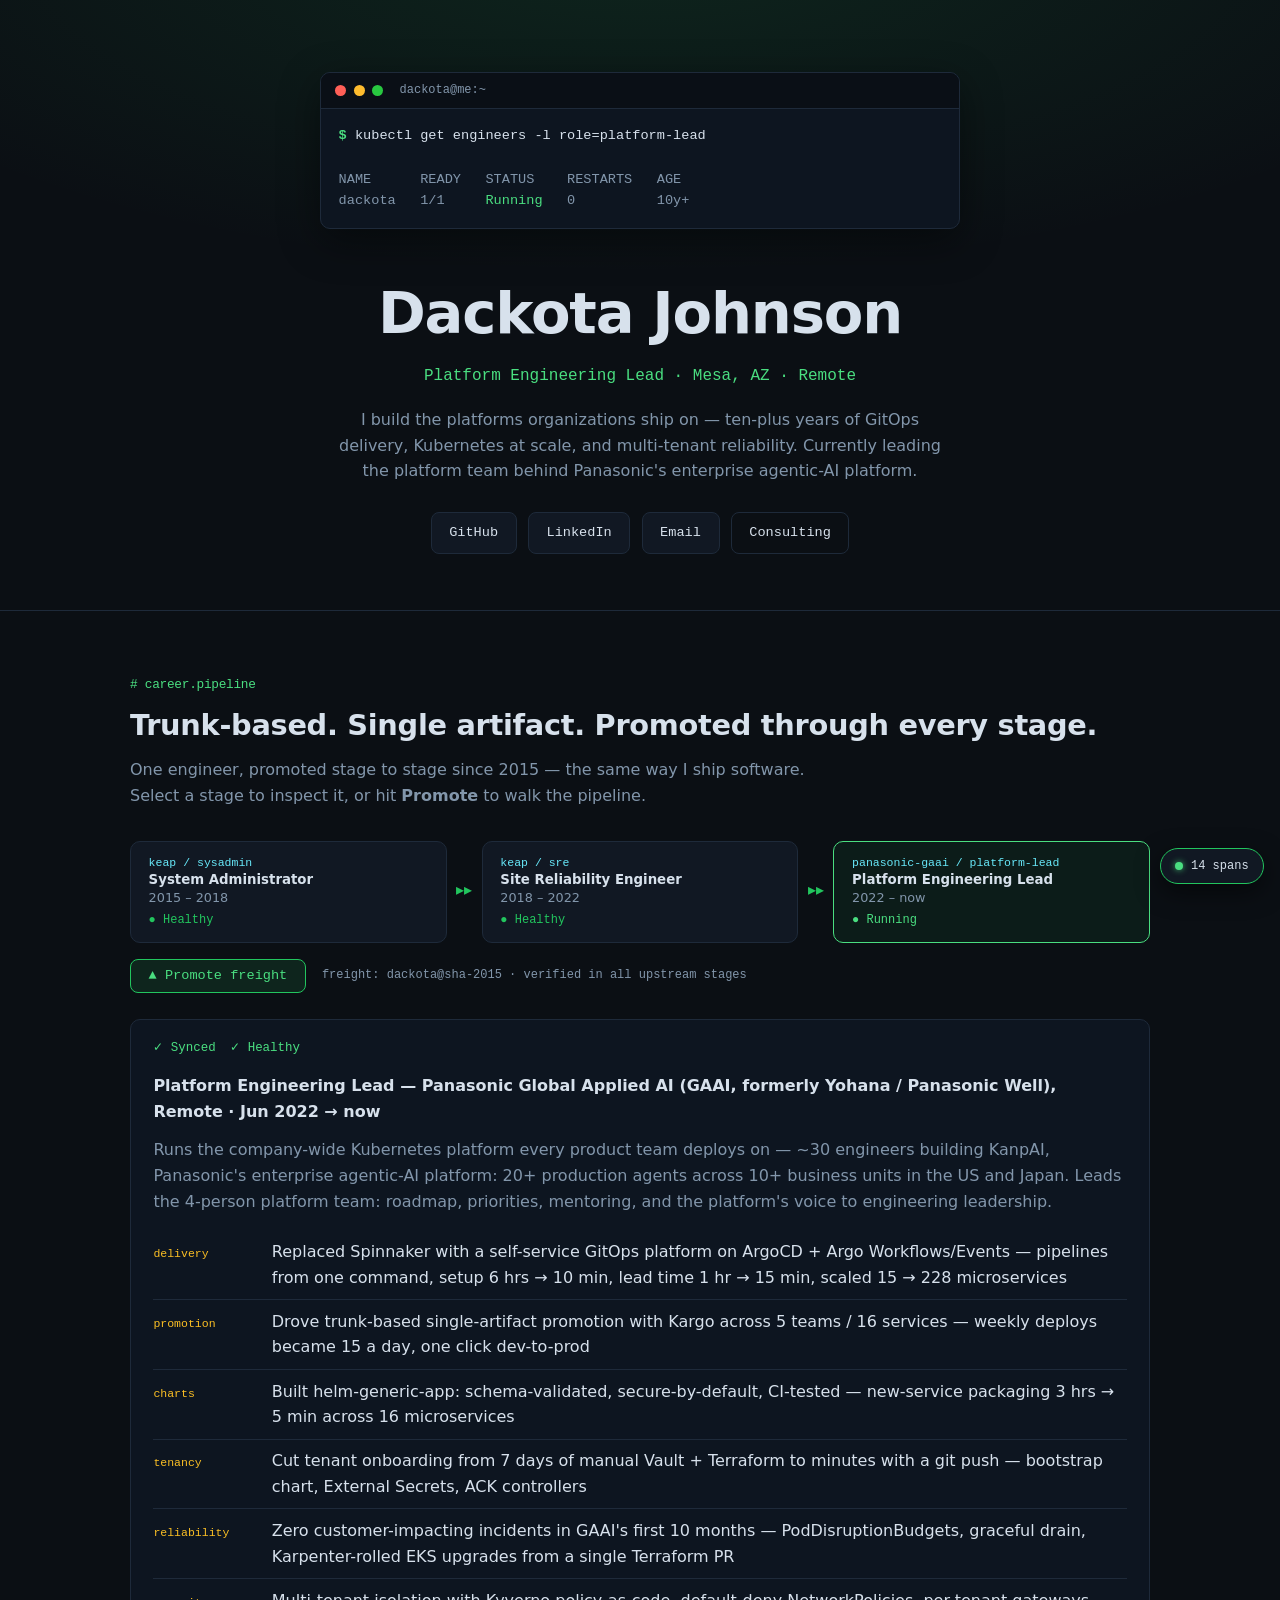
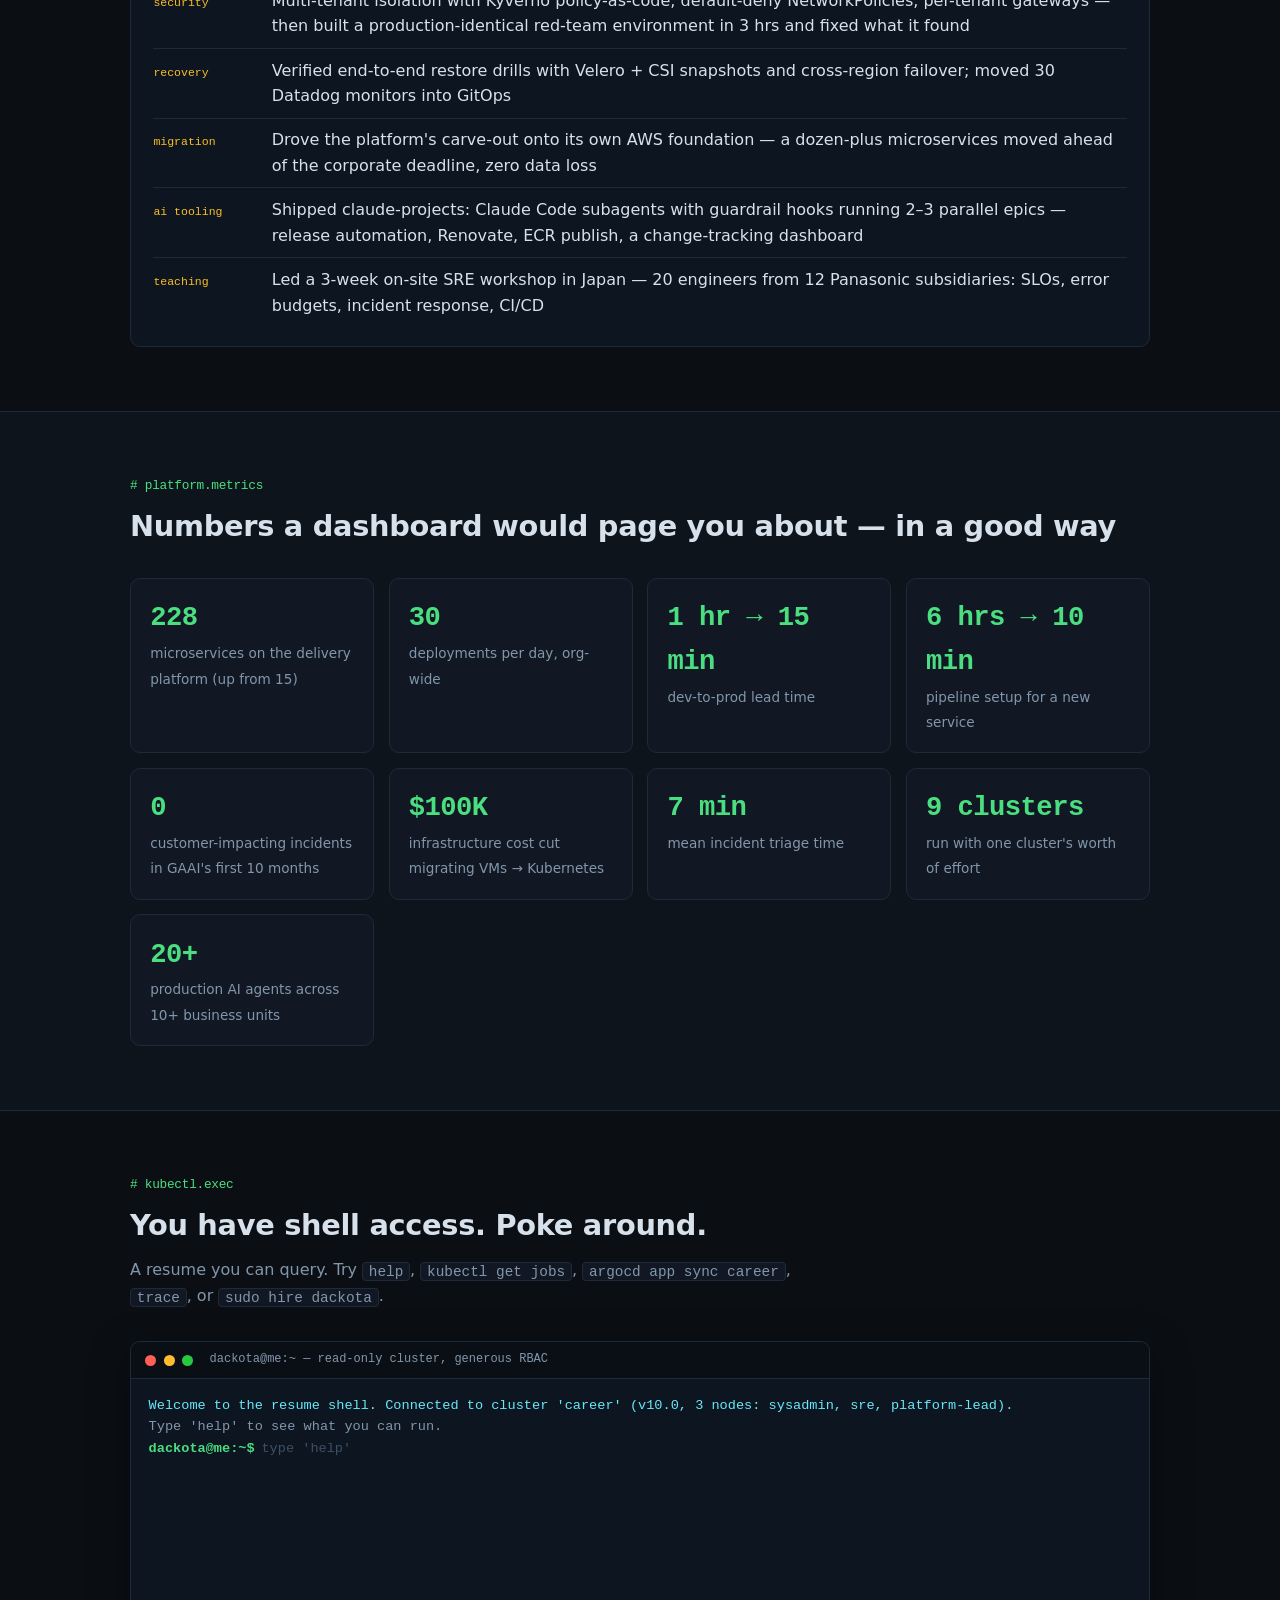
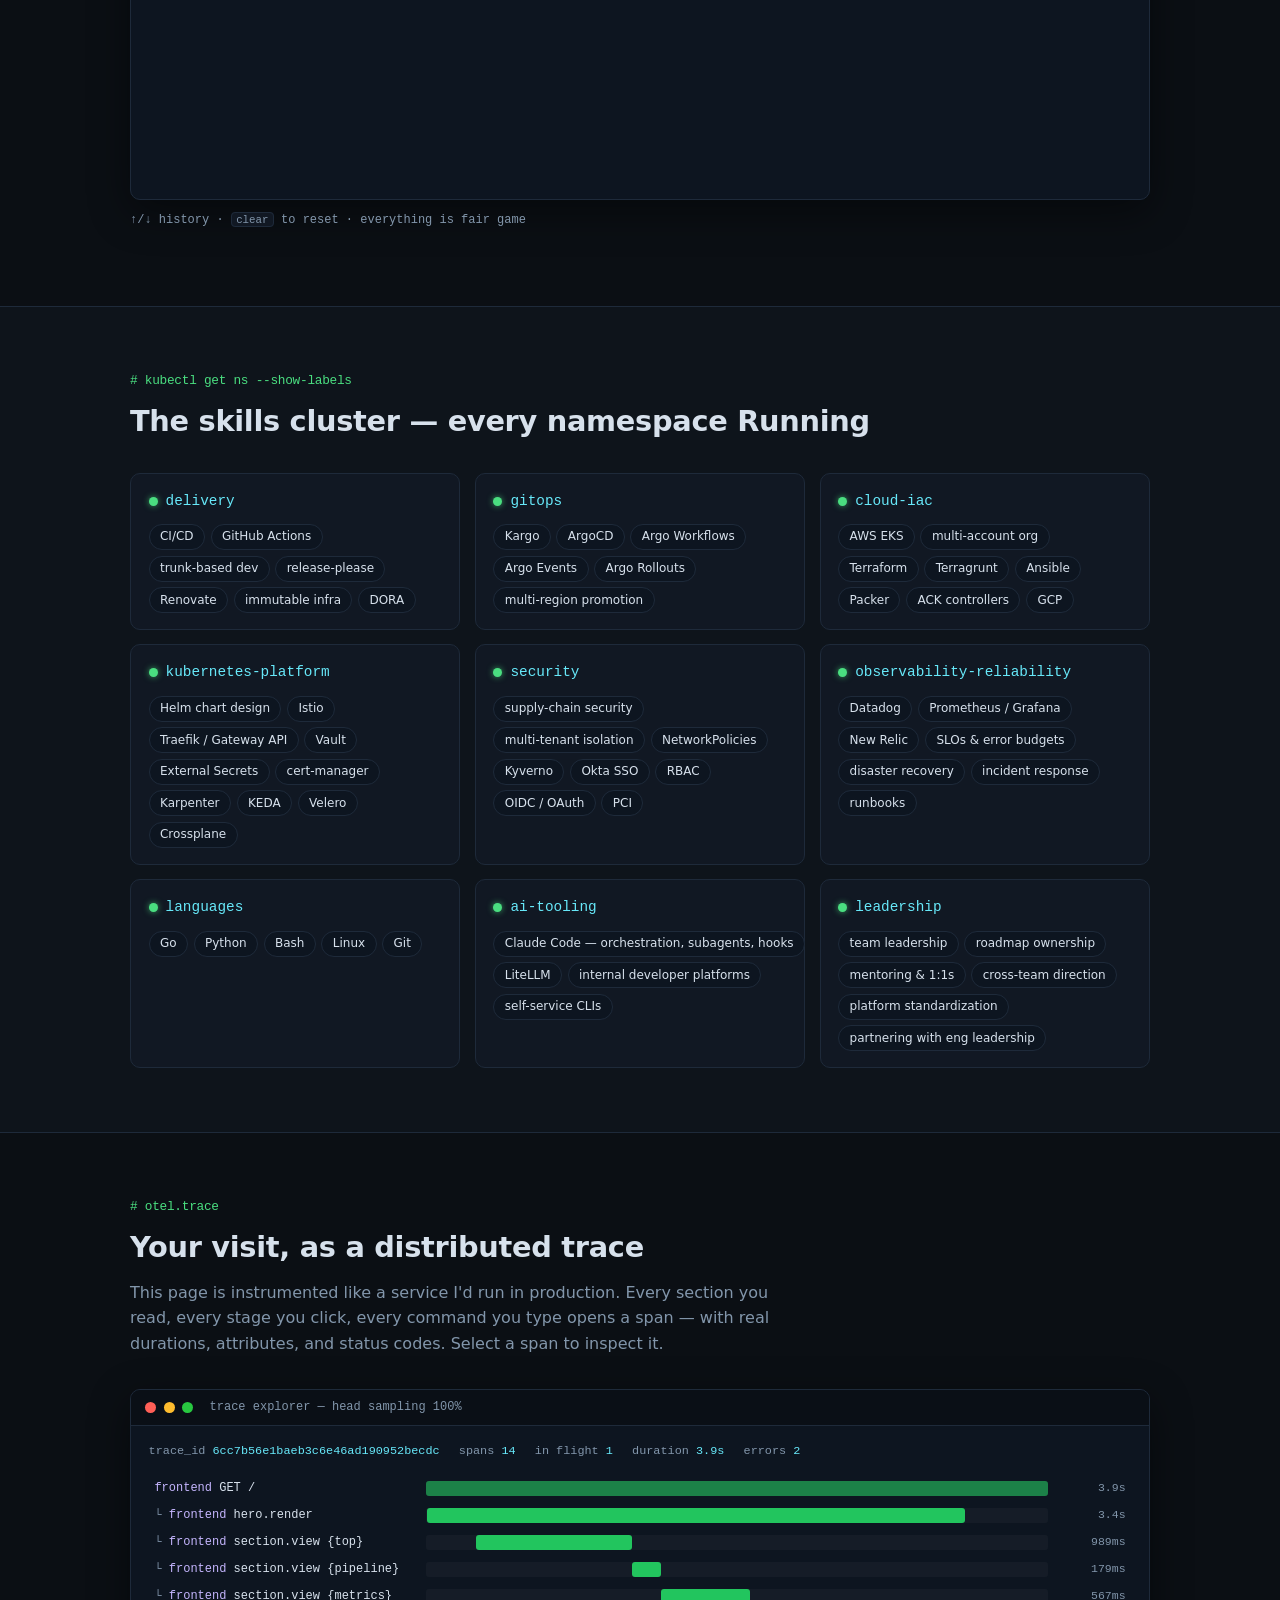
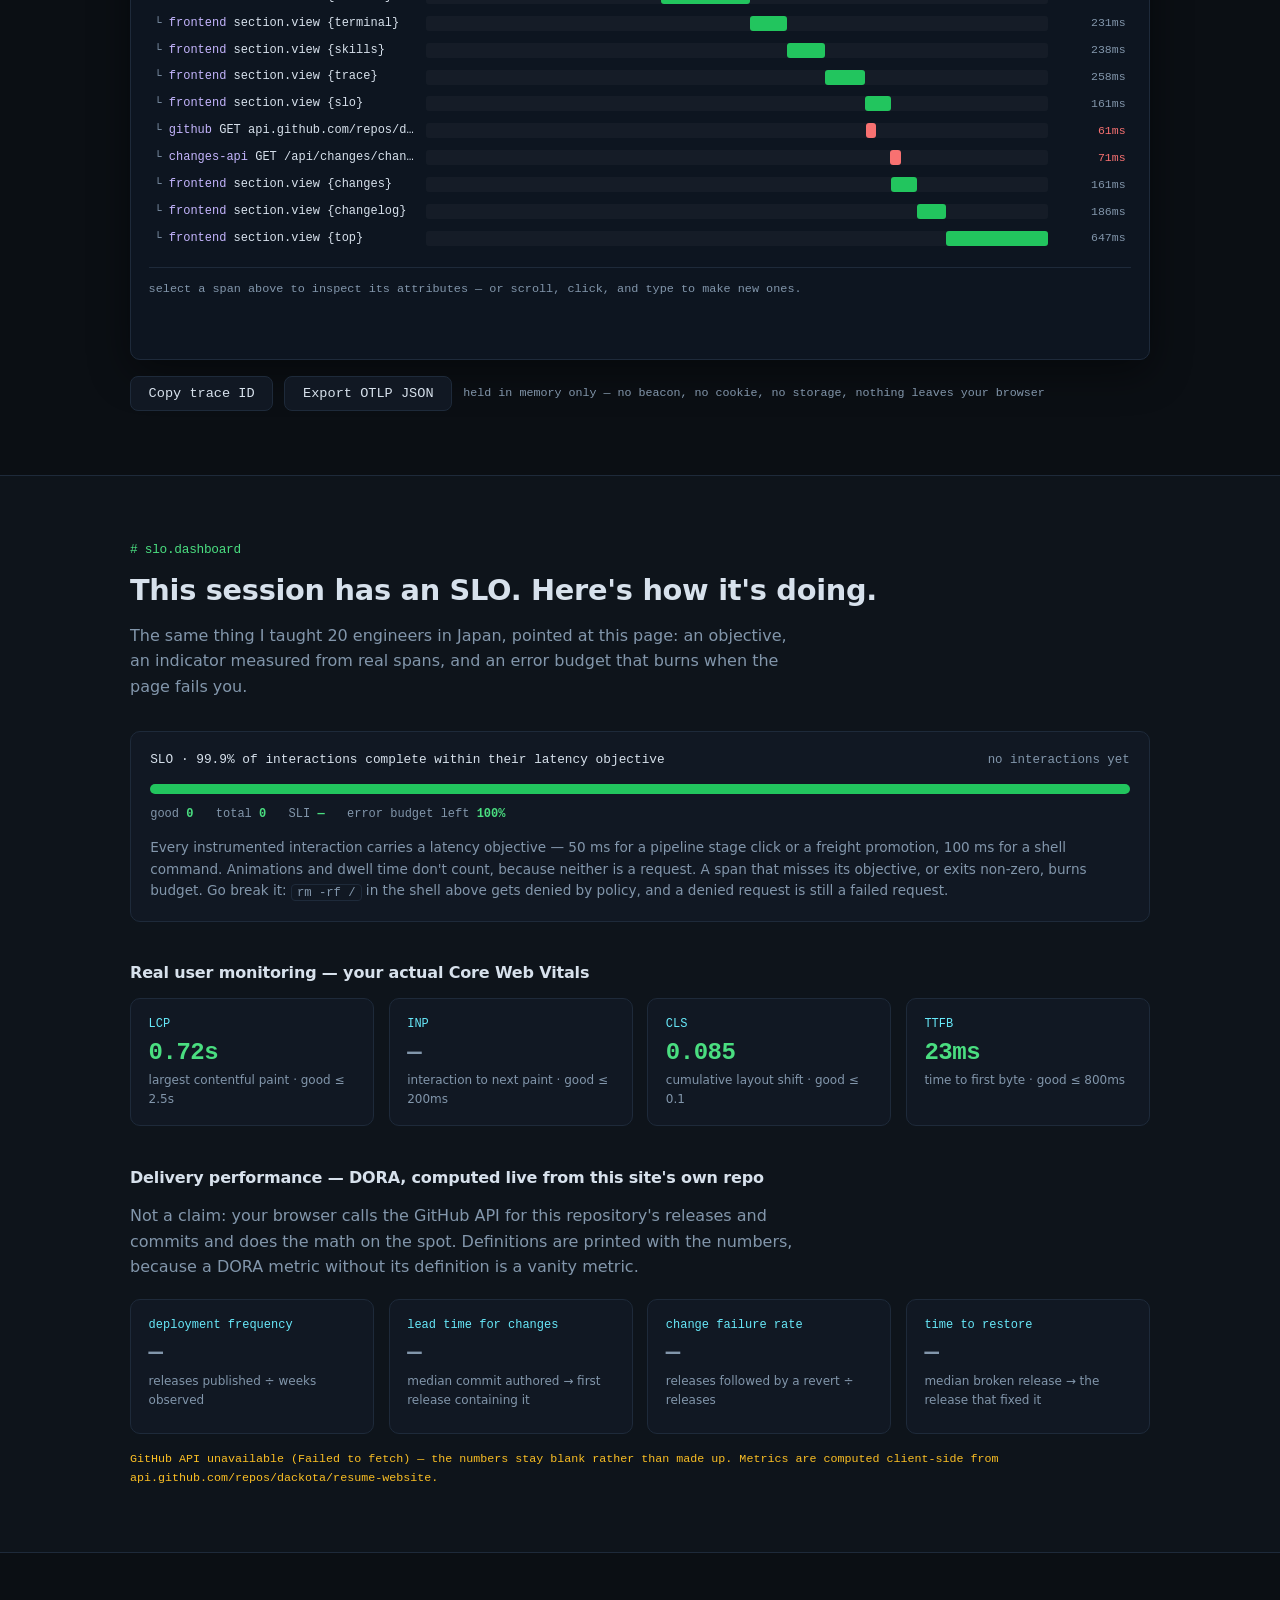
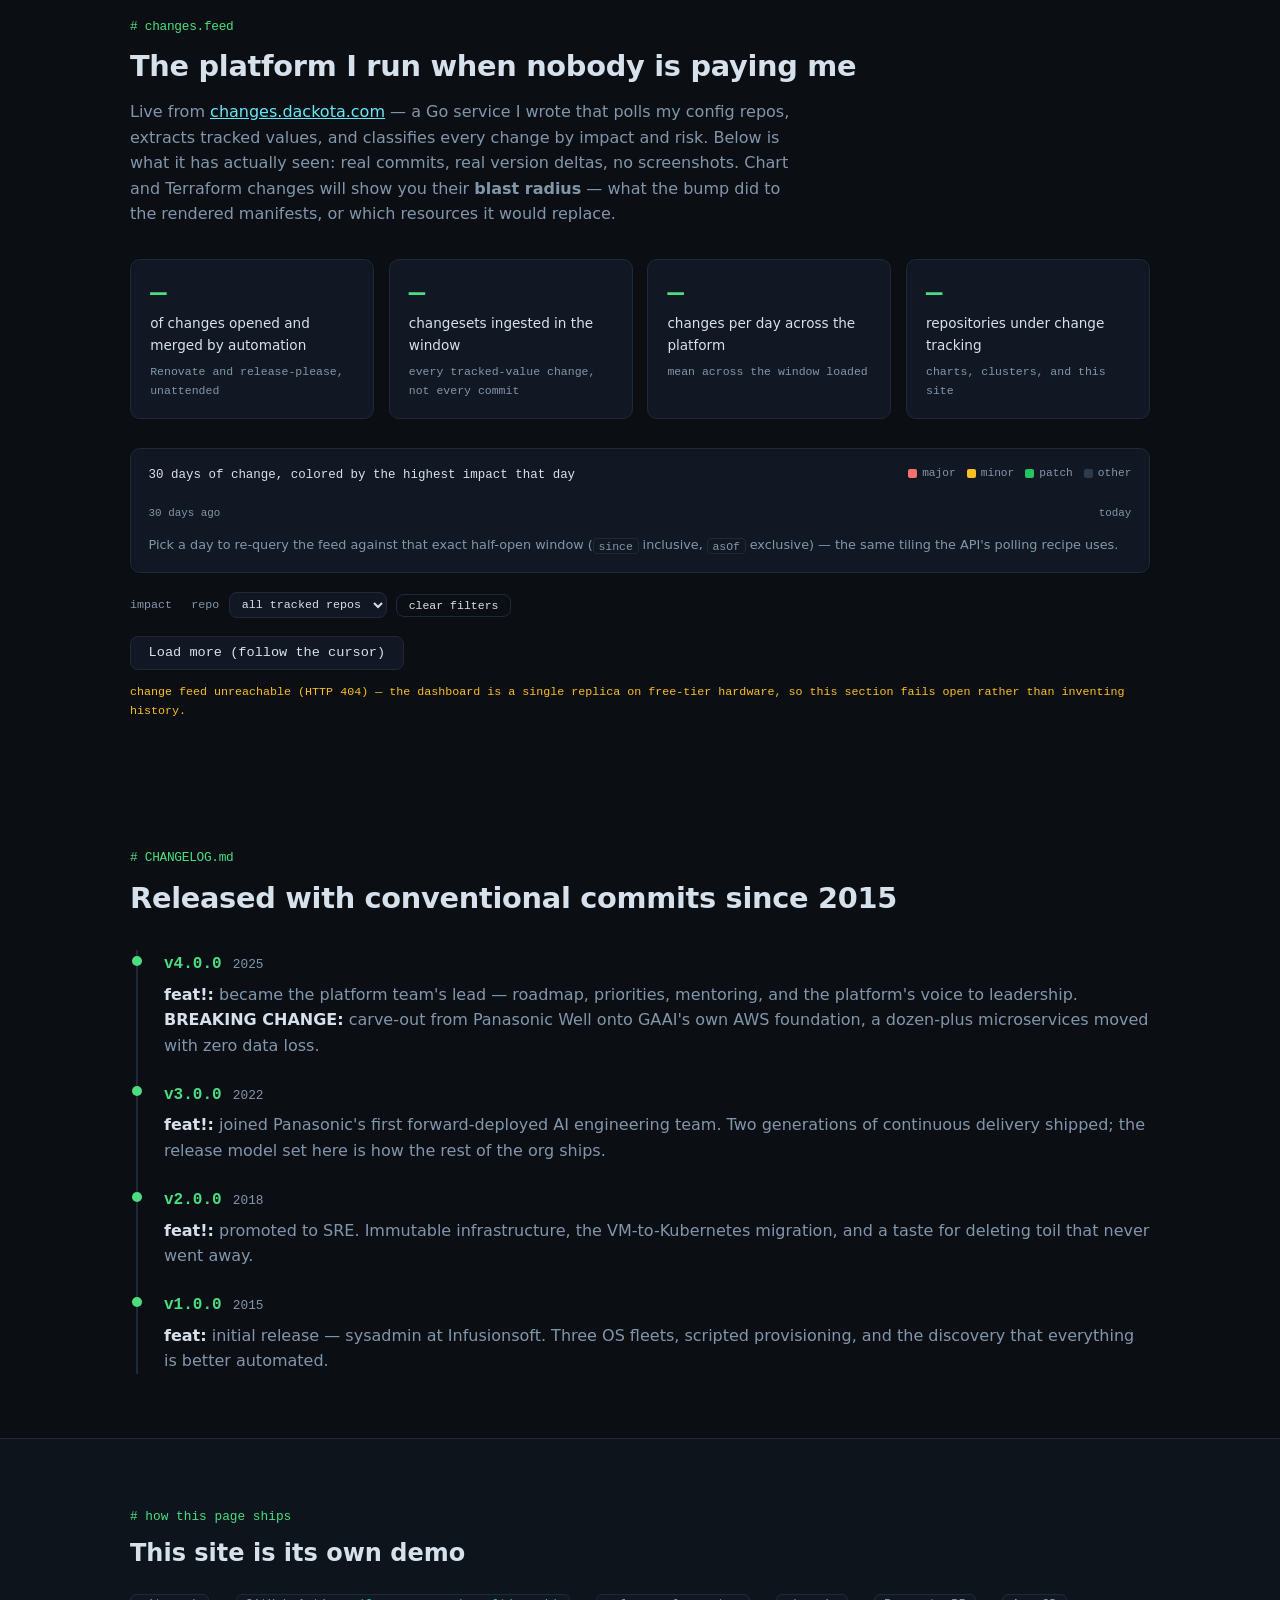
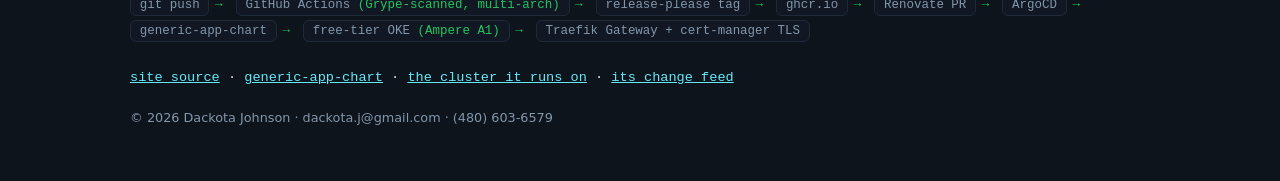
==== commit 7bb54f5b: "feat: blast-radius inspector and impact heatmap with live API filters (#15) Blast radius: chart and " ====
--- a/index.html
+++ b/index.html
@@ -337,6 +337,8 @@
       Live from <a href="https://changes.dackota.com" rel="noopener">changes.dackota.com</a> — a Go service
       I wrote that polls my config repos, extracts tracked values, and classifies every change by impact
       and risk. Below is what it has actually seen: real commits, real version deltas, no screenshots.
+      Chart and Terraform changes will show you their <strong>blast radius</strong> — what the bump did to
+      the rendered manifests, or which resources it would replace.
     </p>
 
     <div class="auto-grid">
@@ -360,6 +362,31 @@
         <span class="auto-label">repositories under change tracking</span>
         <span class="auto-def">charts, clusters, and this site</span>
       </div>
+    </div>
+
+    <div class="heatmap-panel">
+      <div class="heatmap-head">
+        <span class="heatmap-title">30 days of change, colored by the highest impact that day</span>
+        <span class="heatmap-legend">
+          <span class="hm-key major">major</span><span class="hm-key minor">minor</span><span class="hm-key patch">patch</span><span class="hm-key other">other</span>
+        </span>
+      </div>
+      <div class="heatmap" id="heatmap" role="group" aria-label="Daily change activity, last 30 days"></div>
+      <div class="heatmap-axis"><span>30 days ago</span><span>today</span></div>
+      <p class="heatmap-note">
+        Pick a day to re-query the feed against that exact half-open window
+        (<code>since</code> inclusive, <code>asOf</code> exclusive) — the same tiling the API's polling recipe uses.
+      </p>
+    </div>
+
+    <div class="filters" id="filters">
+      <span class="filter-label">impact</span>
+      <div class="filter-chips" id="impact-chips" role="group" aria-label="Filter by impact tier"></div>
+      <label class="filter-label" for="repo-select">repo</label>
+      <select class="filter-select" id="repo-select" aria-label="Filter by repository">
+        <option value="">all tracked repos</option>
+      </select>
+      <button class="btn btn-ghost filter-clear" id="filter-clear" type="button" hidden>clear filters</button>
     </div>
 
     <ol class="feed" id="change-feed" aria-live="polite"></ol>
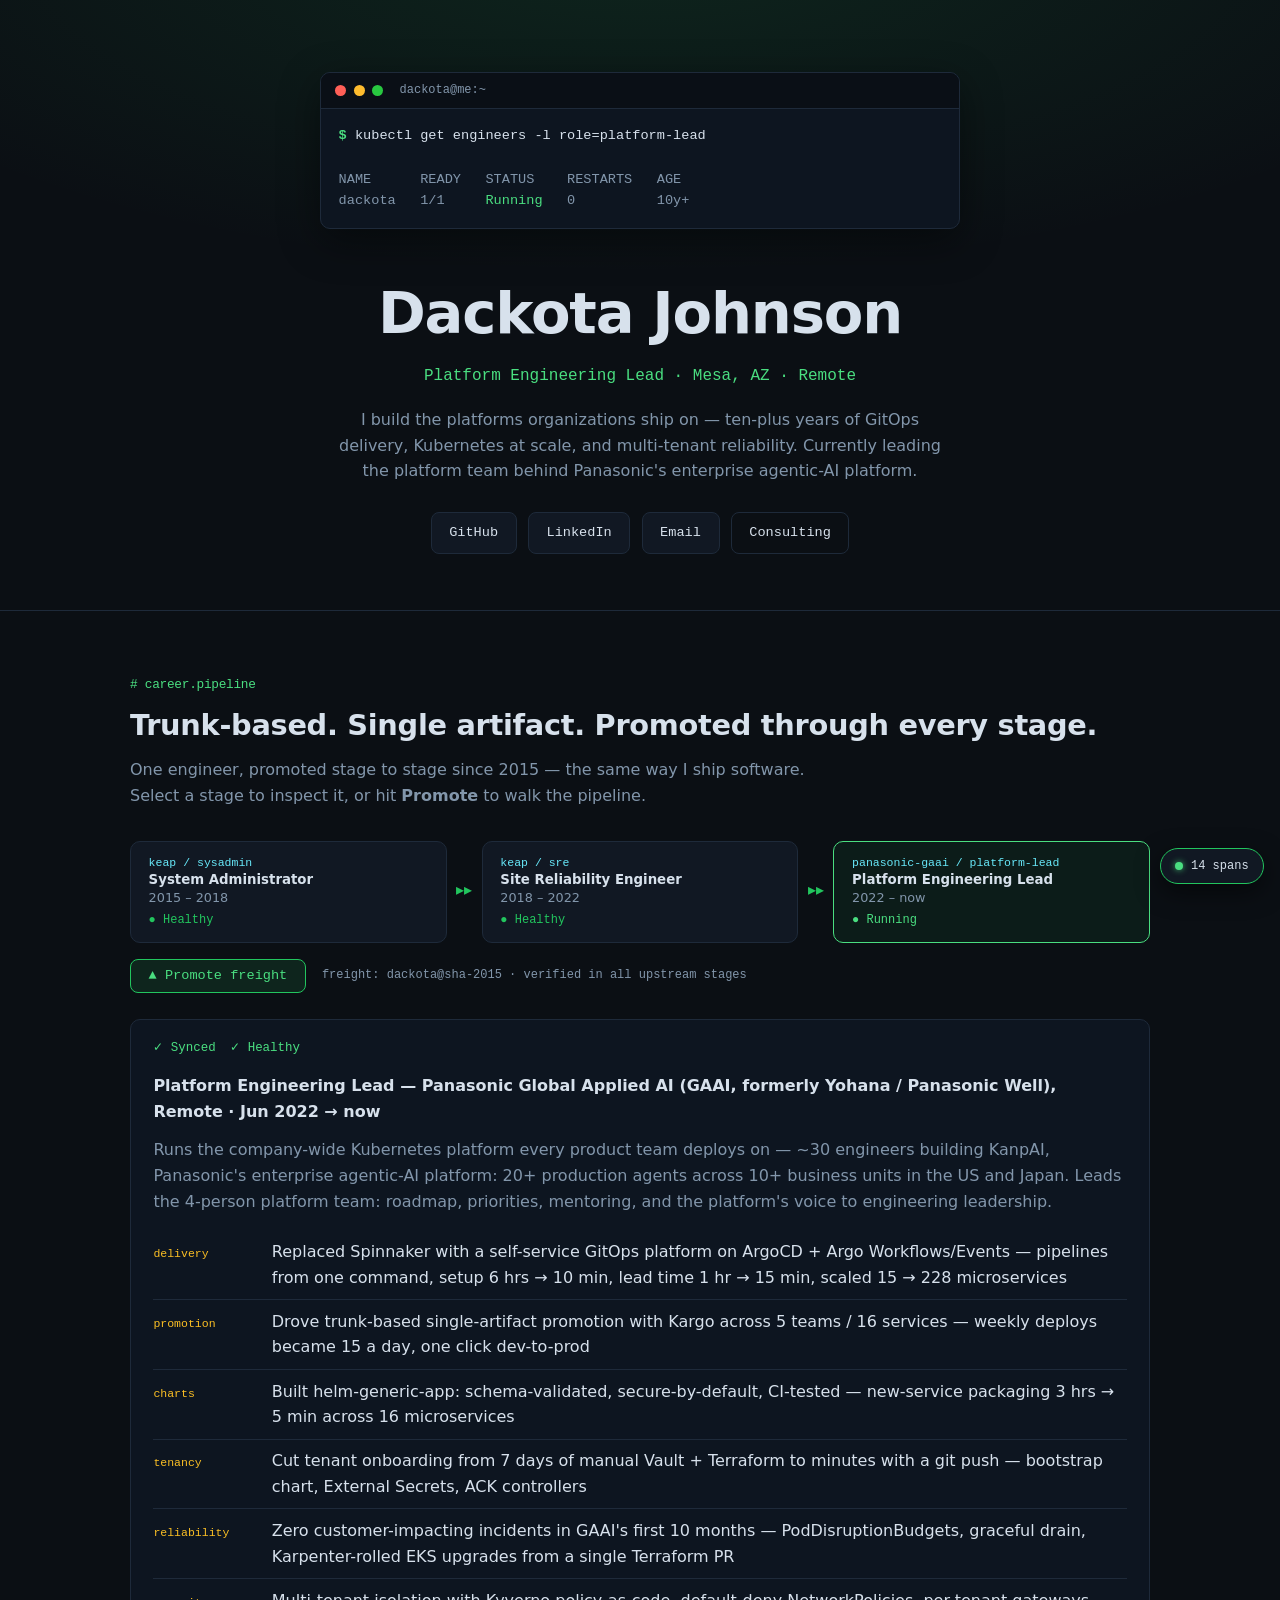
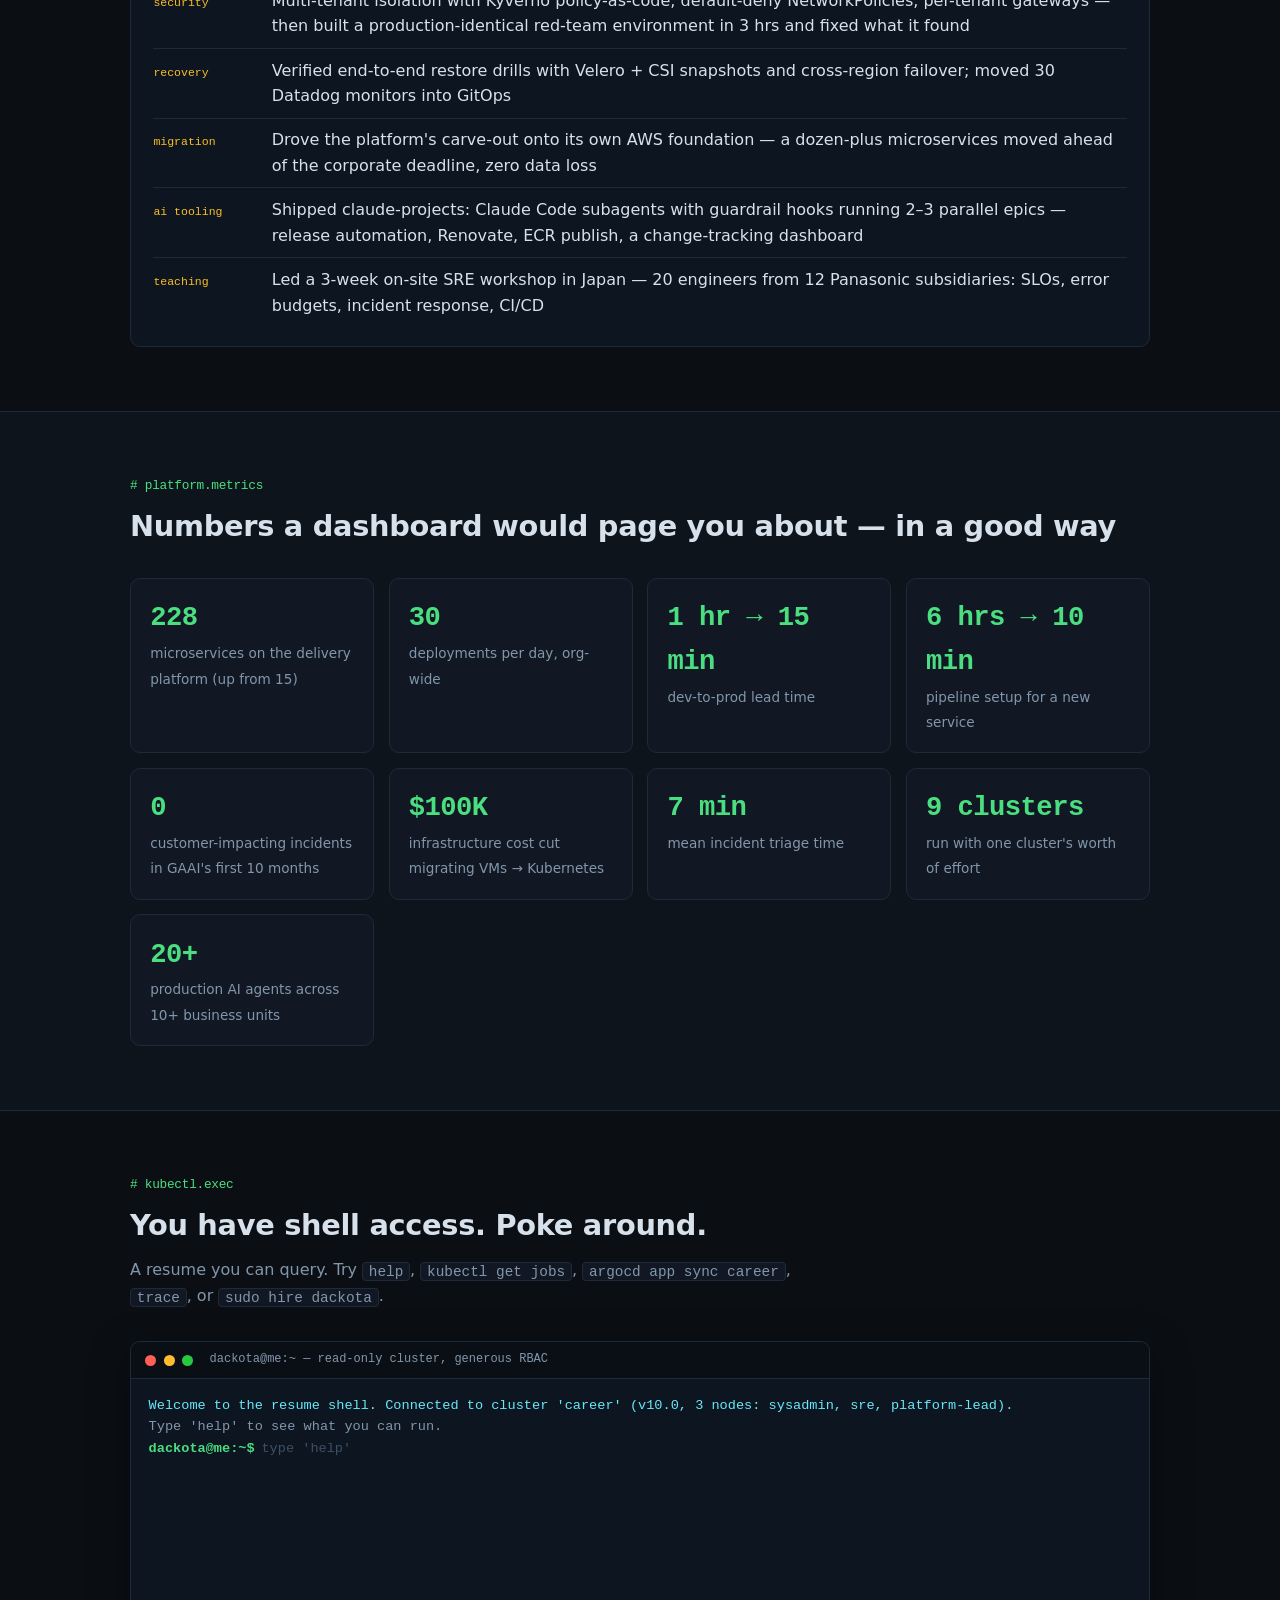
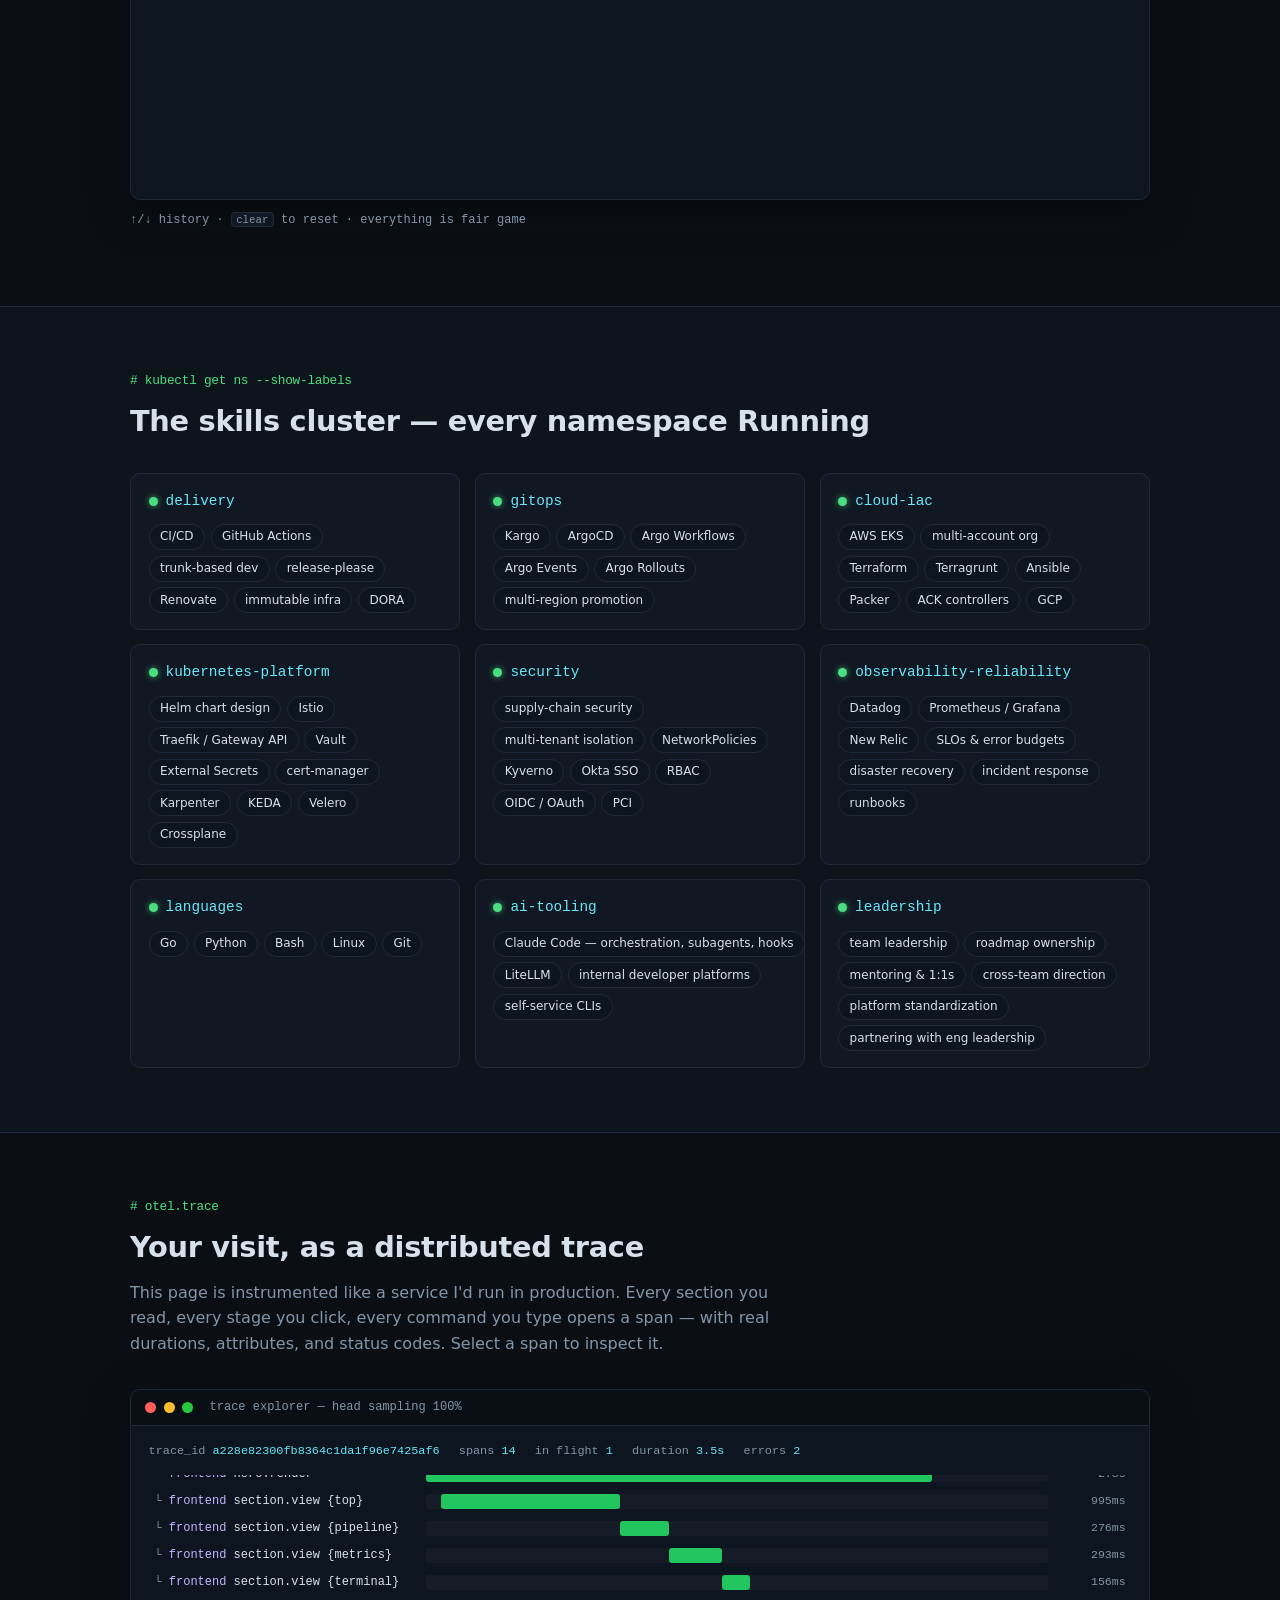
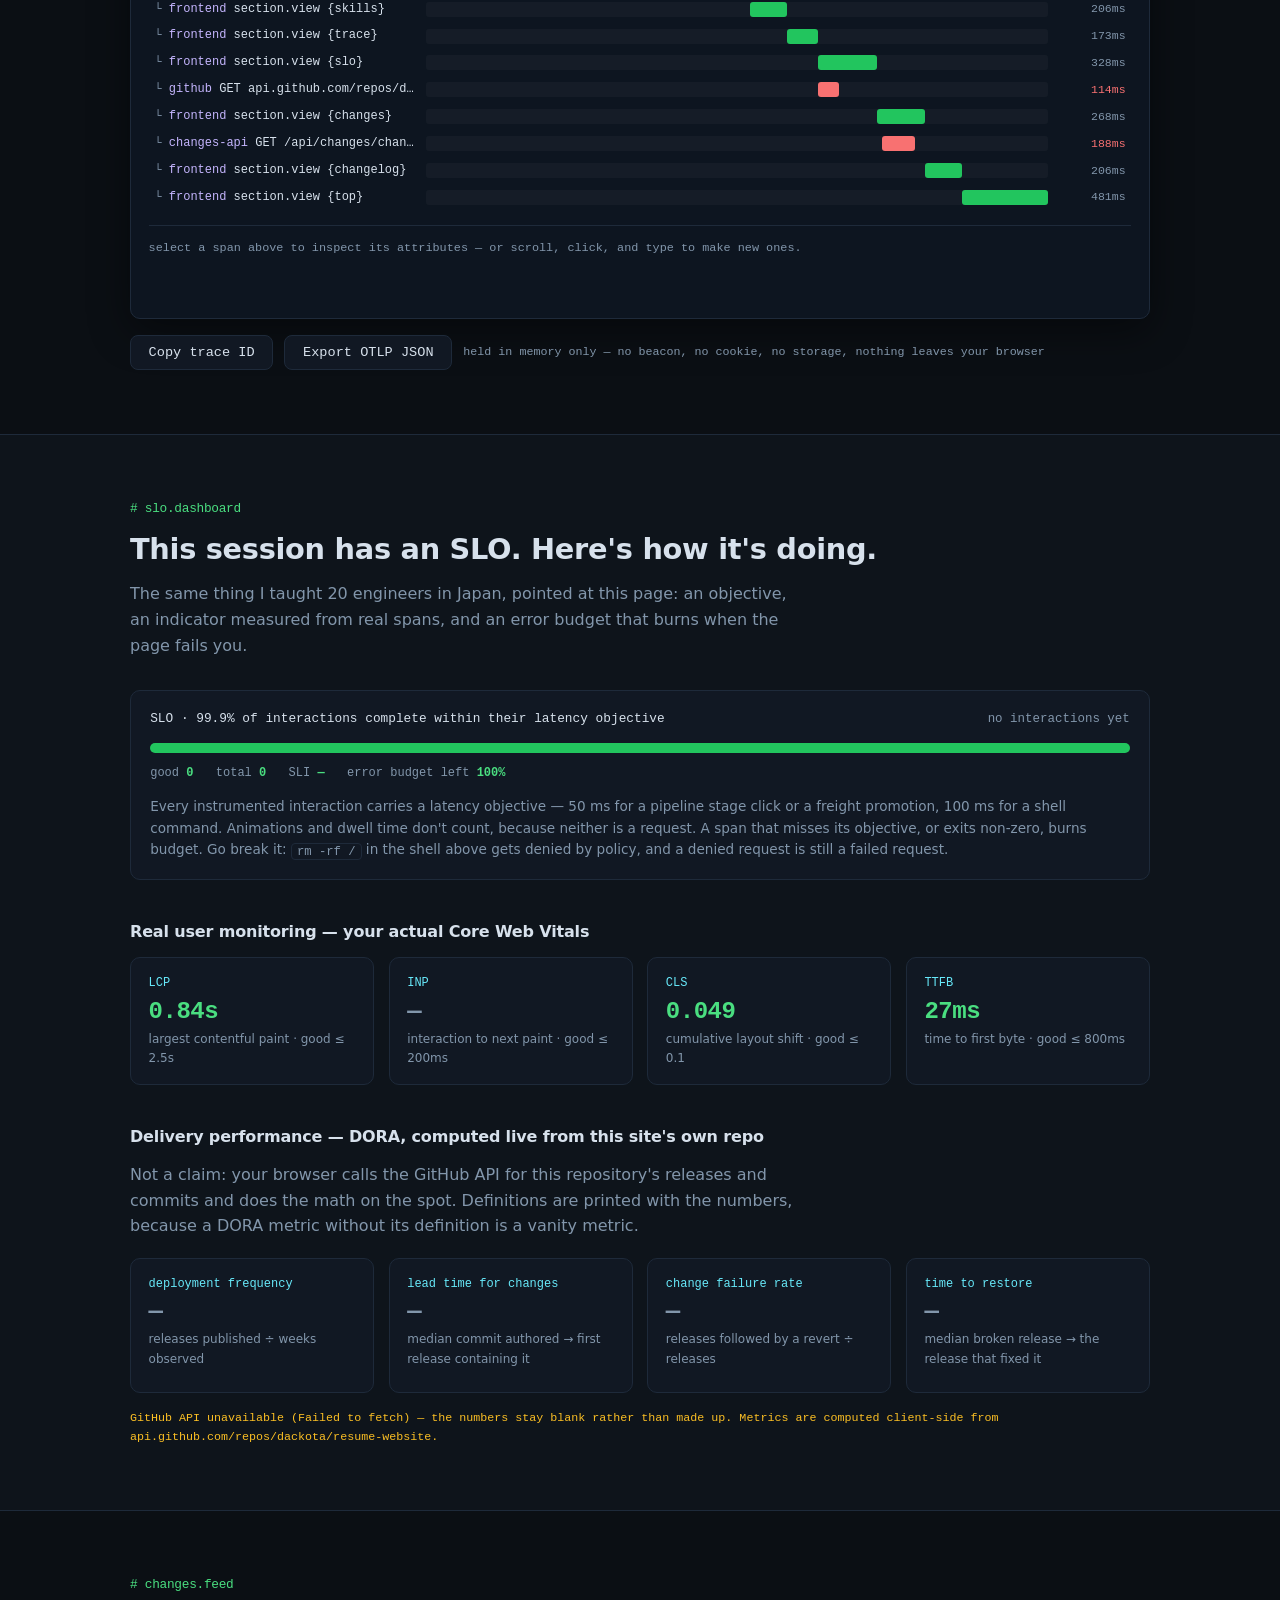
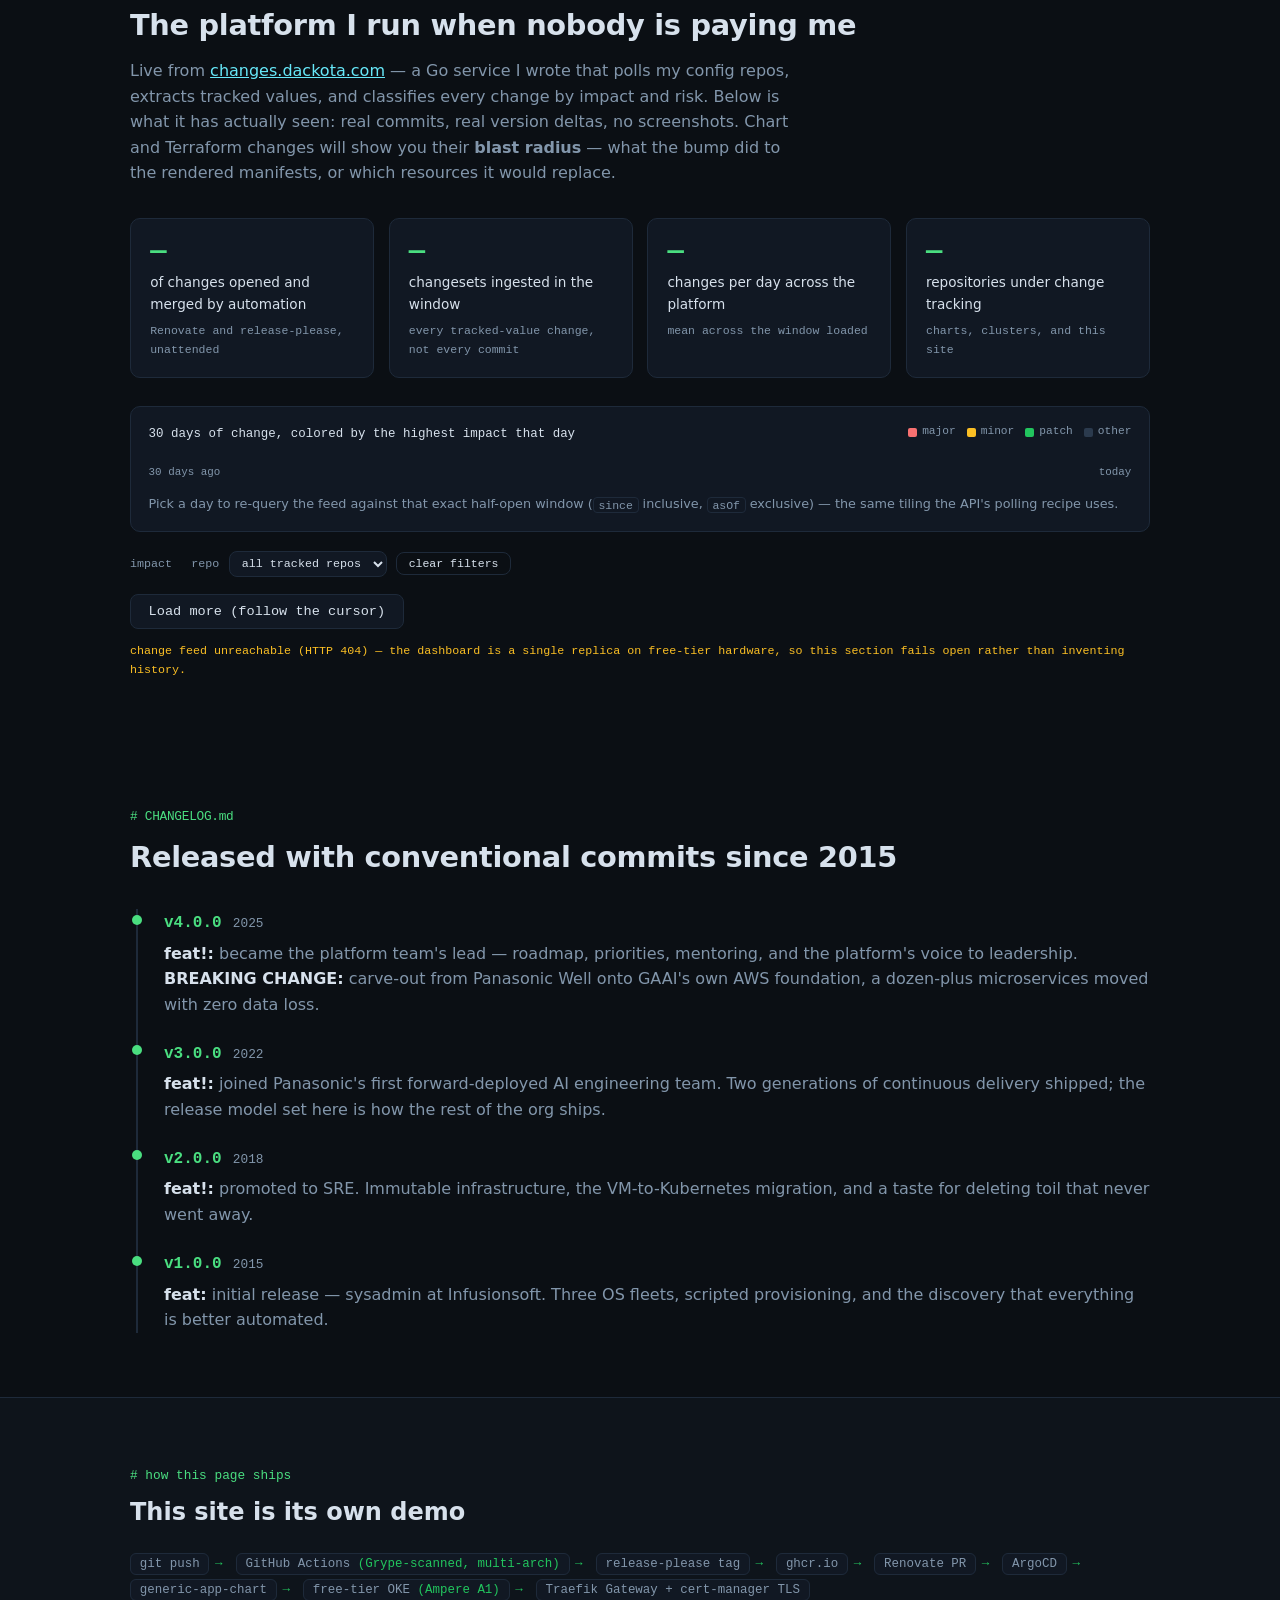
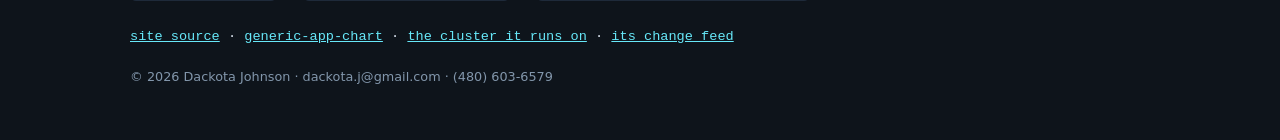
==== commit f868f987: "fix: confine the span waterfall to a fixed viewport The span list grew without bound as you browsed " ====
--- a/index.html
+++ b/index.html
@@ -239,7 +239,7 @@
       </div>
       <div class="trace-body">
         <div class="trace-meta" id="trace-meta"></div>
-        <div class="trace-scroll">
+        <div class="trace-scroll" id="trace-scroll" tabindex="0" role="region" aria-label="Span waterfall, scrollable">
           <div class="waterfall" id="waterfall" role="list" aria-label="Spans in this trace"></div>
         </div>
         <div class="trace-attrs" id="trace-attrs"></div>
--- a/assets/styles.css
+++ b/assets/styles.css
@@ -304,7 +304,18 @@
 .trace-meta { display: flex; gap: 1.2rem; flex-wrap: wrap; color: var(--muted); font-size: 0.74rem; margin-bottom: 0.9rem; }
 .trace-meta b { color: var(--cyan); font-weight: 500; word-break: break-all; }
 
-.trace-scroll { overflow-x: auto; }
+/* The span list grows as you browse, so it gets a viewport of its own rather
+   than pushing the rest of the page down. Fixed rather than max-height — the
+   same treatment .term-scroll gets — so the panel never reflows the page as
+   spans arrive. A growing box would be layout shift, on a page that scores
+   its own CLS a section further down. Roughly 15 rows tall. */
+.trace-scroll {
+  overflow: auto;
+  height: 21rem;
+  overscroll-behavior: contain;
+}
+.trace-scroll:focus-visible { outline: 2px solid var(--green-dim); outline-offset: 2px; }
+
 .waterfall { min-width: 560px; }
 .trace-empty { color: var(--muted); font-size: 0.76rem; padding: 0.6rem 0; }
 
@@ -662,5 +673,6 @@
   .res-kind { flex-basis: 5rem; }
   .term-scroll { height: 340px; }
   .span-row { grid-template-columns: minmax(0, 160px) minmax(0, 1fr) 56px; }
+  .trace-scroll { height: 15rem; }
   .trace-pill { right: 0.7rem; bottom: 0.7rem; }
 }
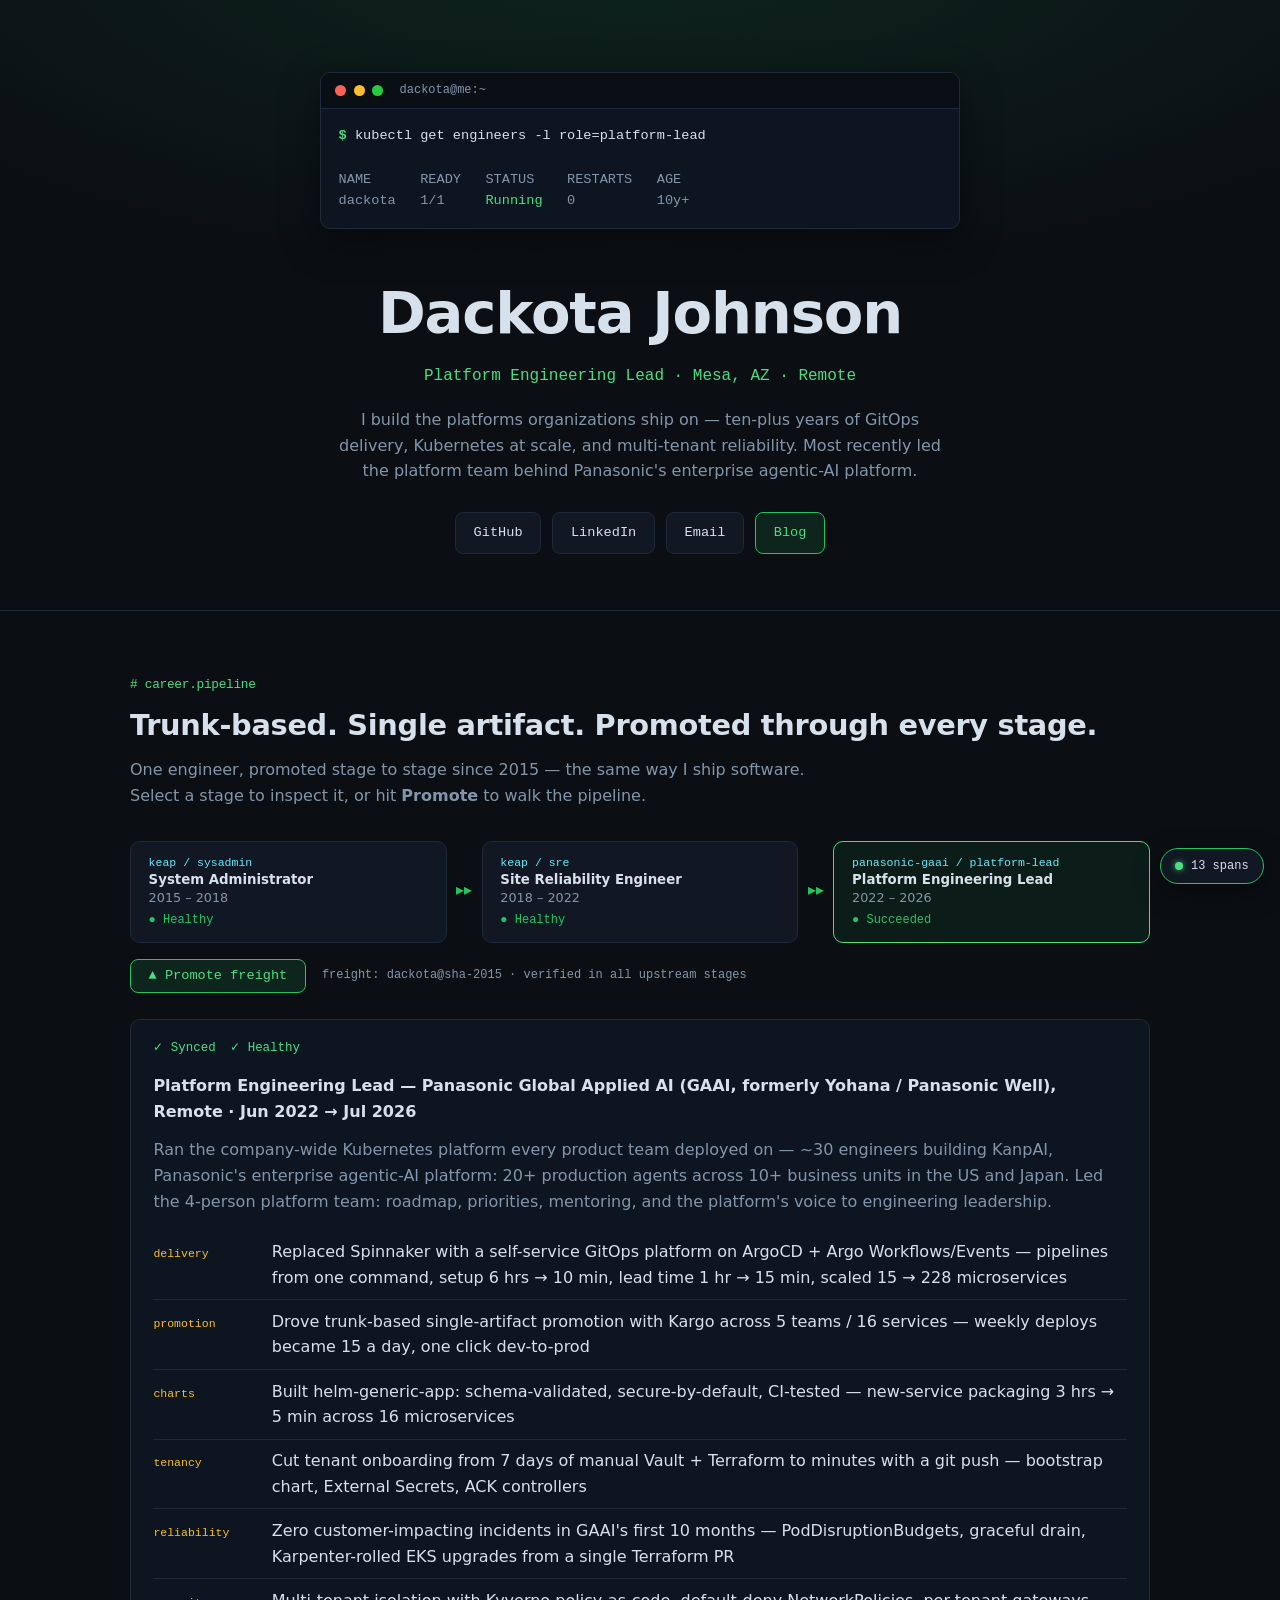
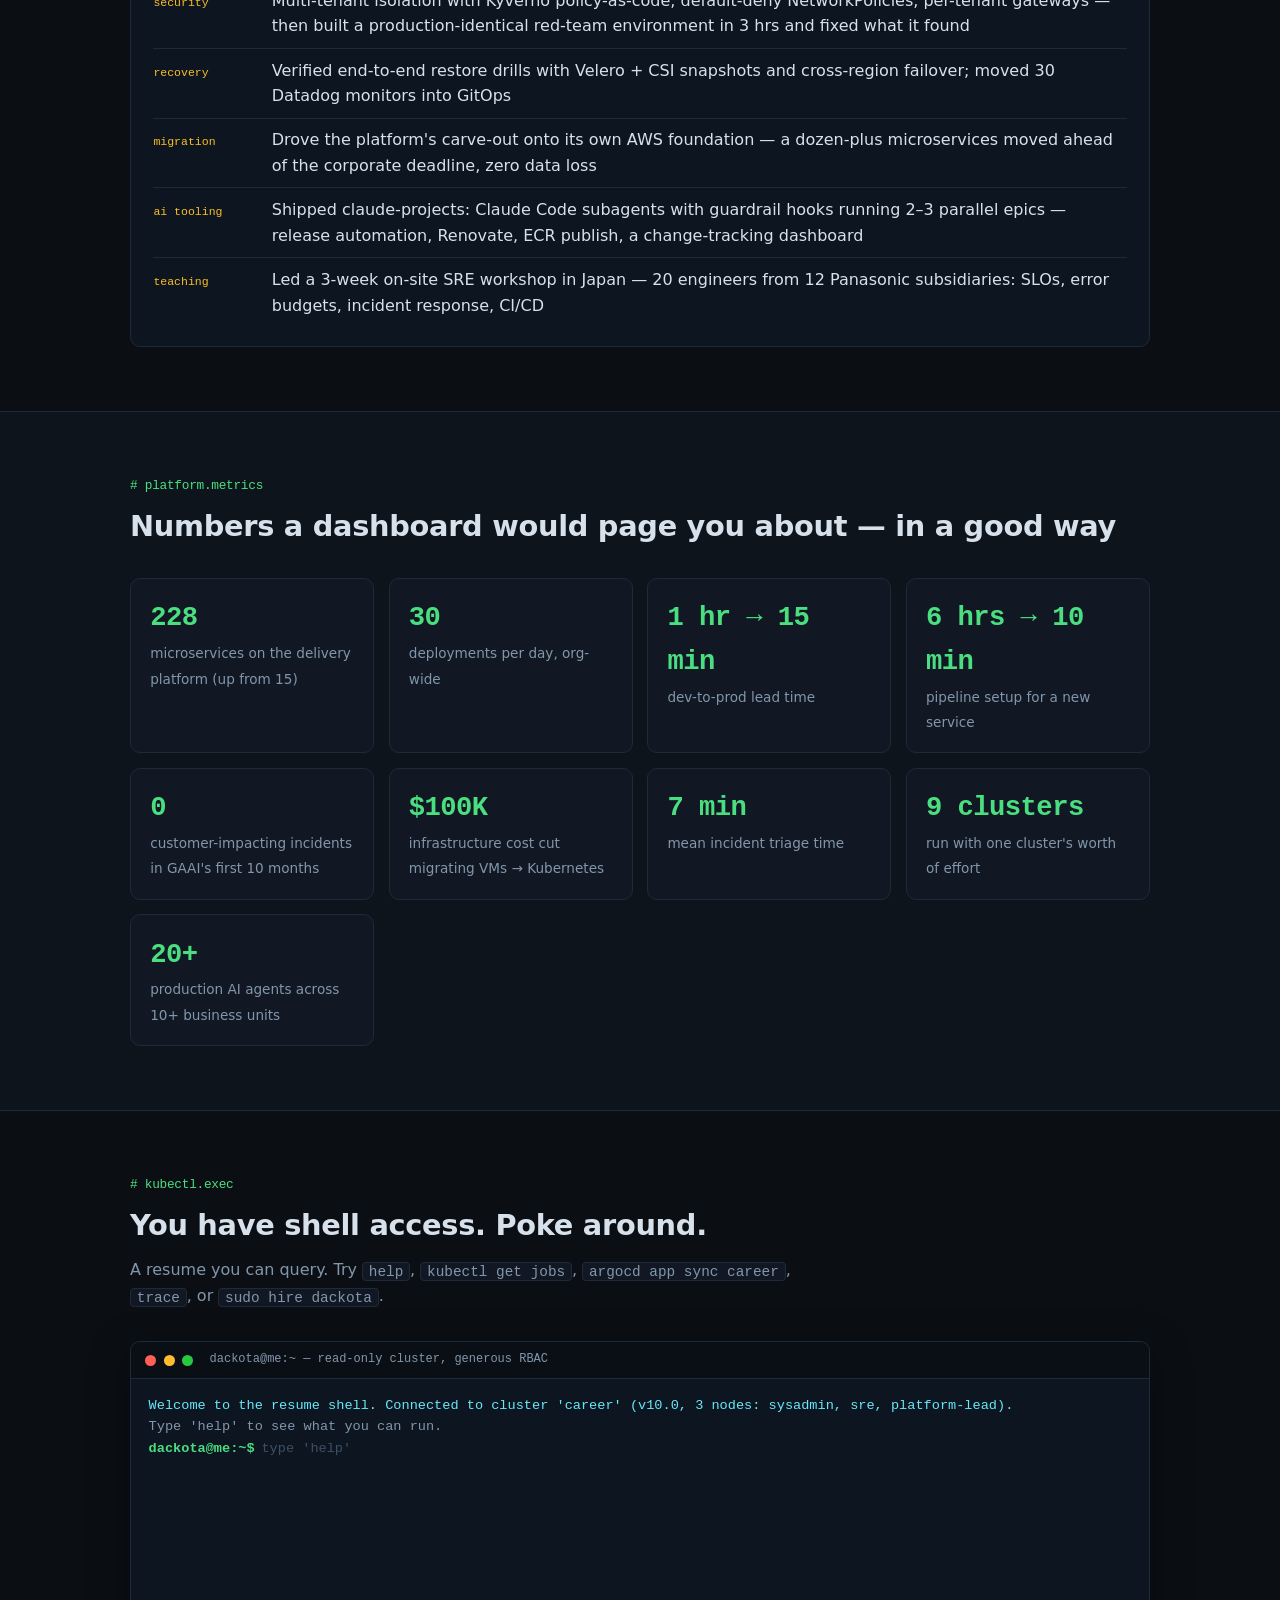
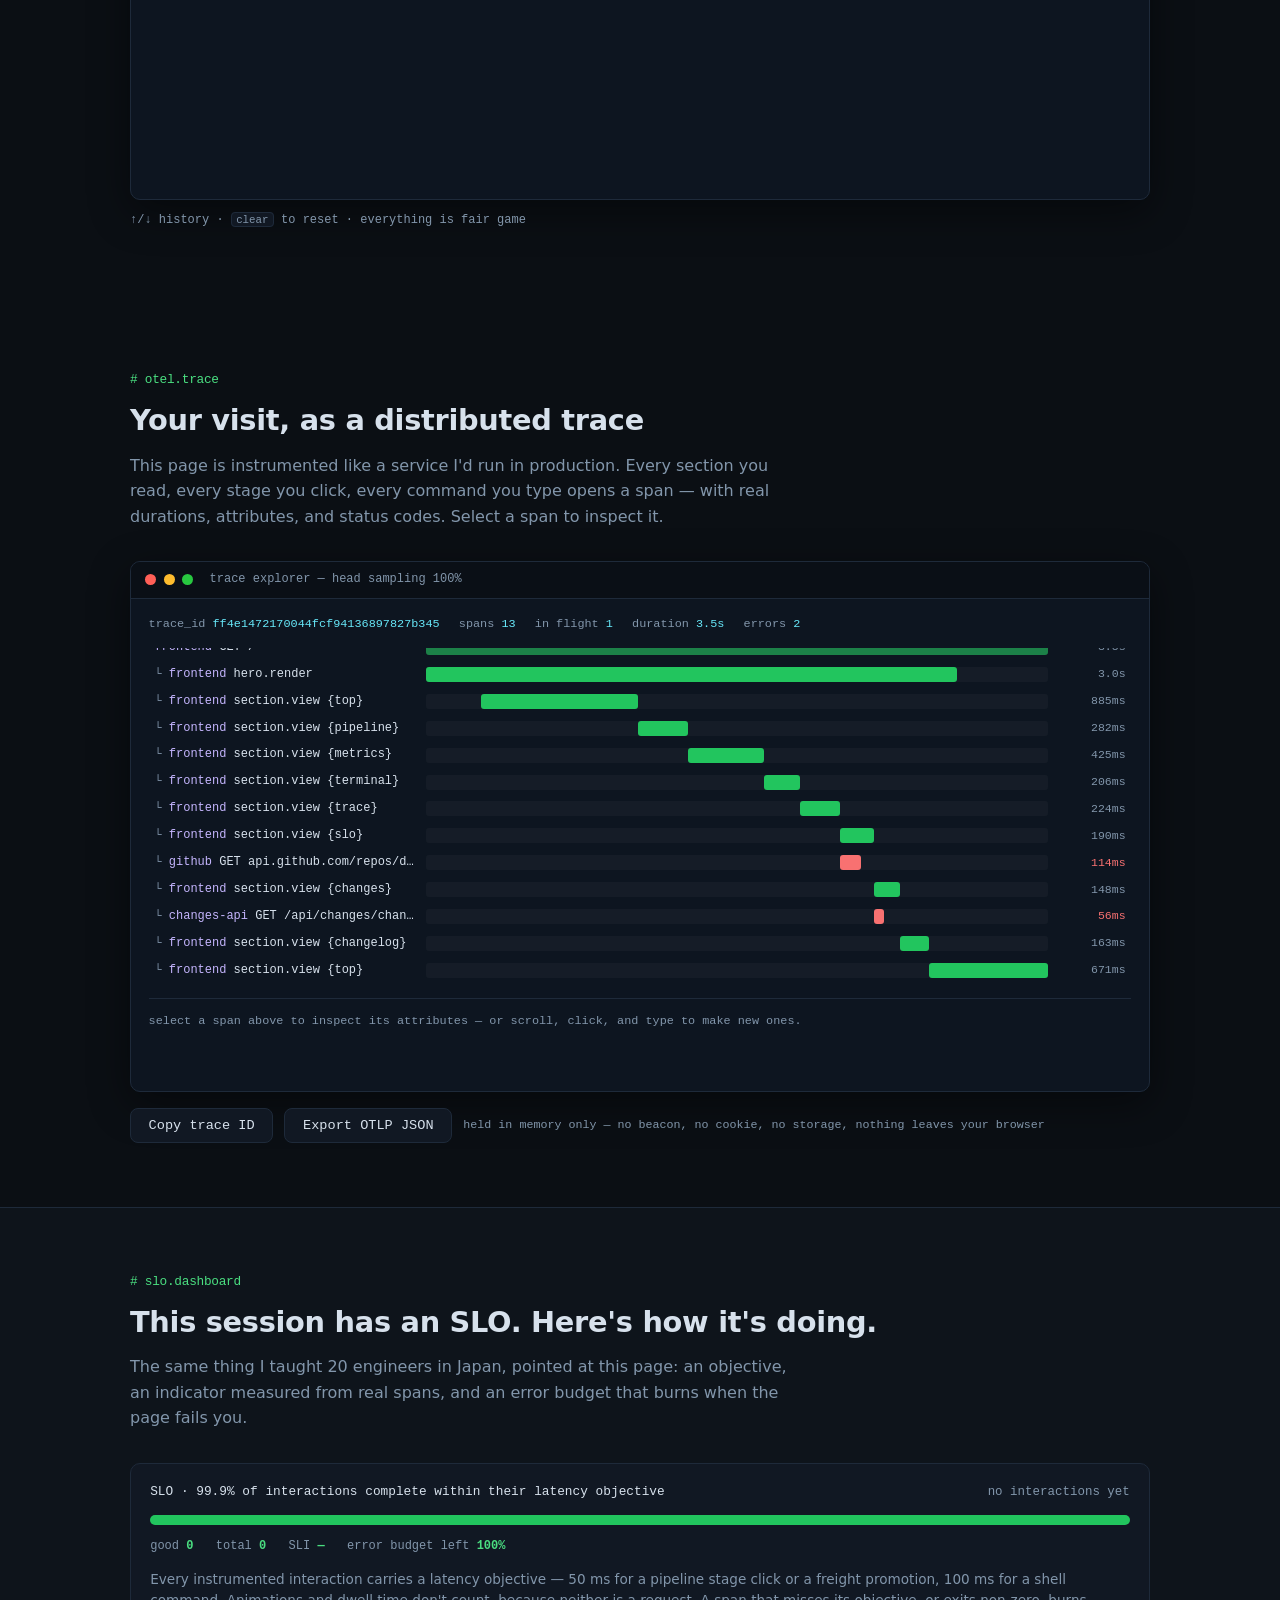
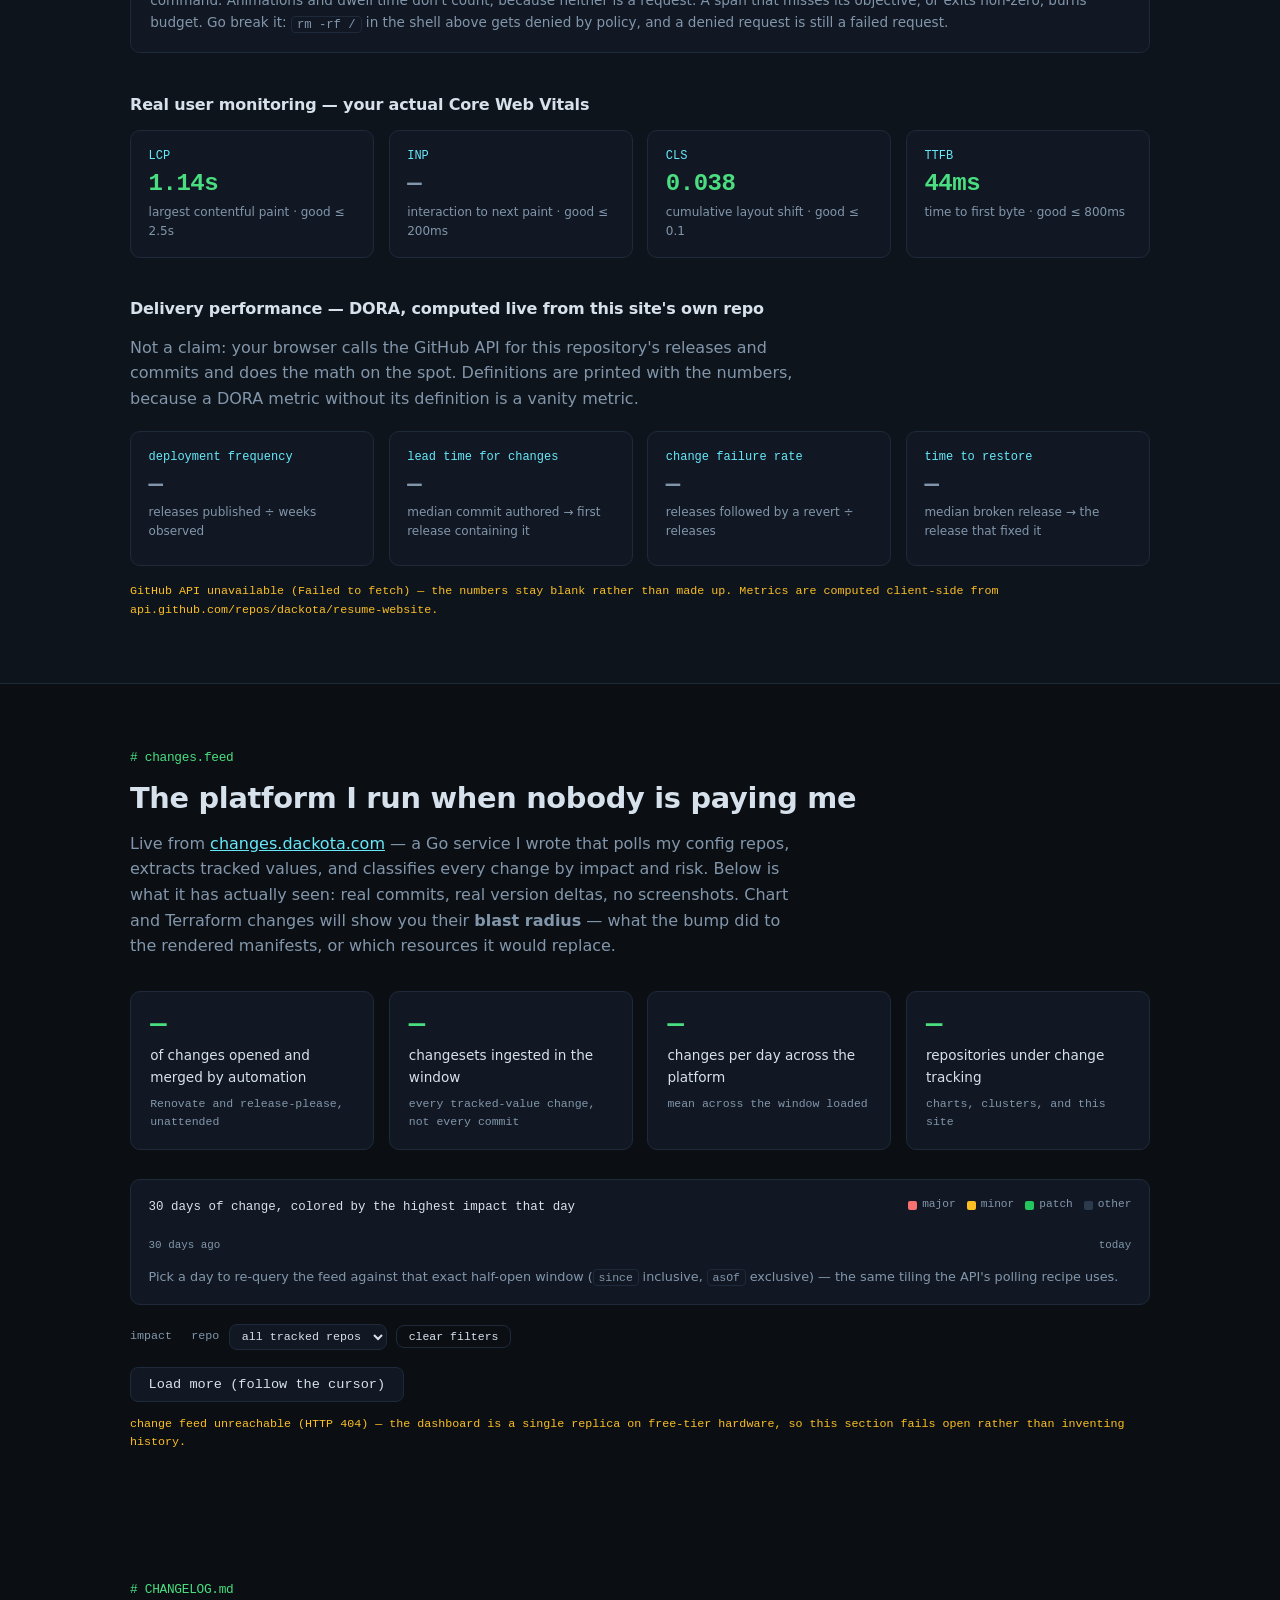
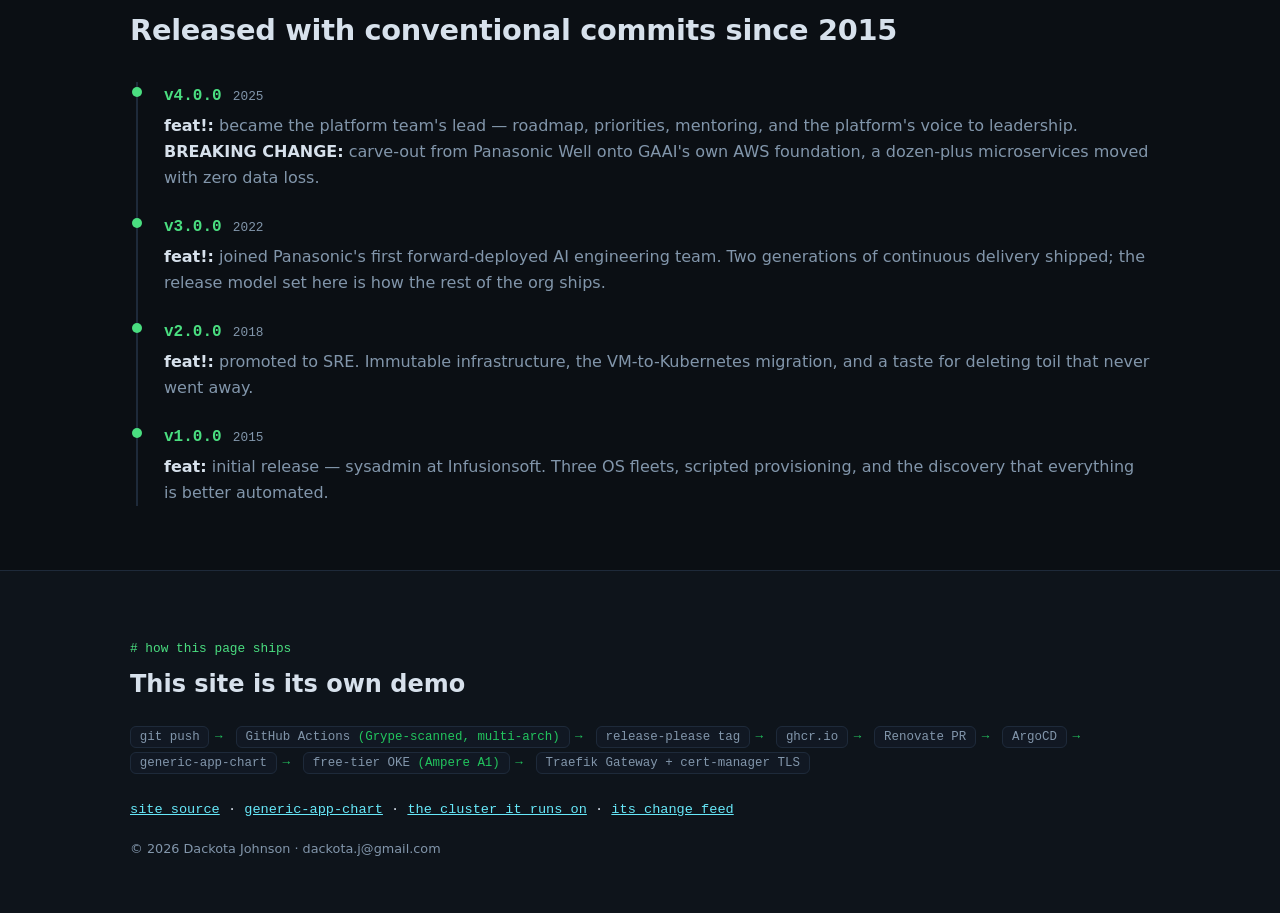
==== commit 5a8d85d2: "feat: add a blog at /blog, trim the resume page, and close out the GAAI role Three changes that all " ====
--- a/index.html
+++ b/index.html
@@ -29,14 +29,14 @@
     <p class="hero-role">Platform Engineering Lead · Mesa, AZ · Remote</p>
     <p class="hero-blurb">
       I build the platforms organizations ship on — ten-plus years of GitOps delivery,
-      Kubernetes at scale, and multi-tenant reliability. Currently leading the platform team
+      Kubernetes at scale, and multi-tenant reliability. Most recently led the platform team
       behind Panasonic's enterprise agentic-AI platform.
     </p>
     <nav class="hero-links" aria-label="Contact links">
       <a class="btn" href="https://github.com/dackota" rel="noopener">GitHub</a>
       <a class="btn" href="https://linkedin.com/in/dackota-johnson" rel="noopener">LinkedIn</a>
       <a class="btn" href="mailto:dackota.j@gmail.com">Email</a>
-      <a class="btn btn-ghost" href="https://consulting.dackota.com" rel="noopener">Consulting</a>
+      <a class="btn btn-accent" href="/blog/">Blog</a>
     </nav>
   </div>
 </header>
@@ -70,8 +70,8 @@
       <button class="stage" role="tab" id="tab-lead" aria-controls="stage-lead" aria-selected="true" data-stage="lead">
         <span class="stage-env">panasonic-gaai / platform-lead</span>
         <span class="stage-name">Platform Engineering Lead</span>
-        <span class="stage-dates">2022 – now</span>
-        <span class="stage-health live">● Running</span>
+        <span class="stage-dates">2022 – 2026</span>
+        <span class="stage-health">● Succeeded</span>
       </button>
     </div>
 
@@ -109,12 +109,12 @@
     <div class="stage-detail" id="stage-lead" role="tabpanel" aria-labelledby="tab-lead">
       <div class="detail-head">
         <span class="sync-ok">✓ Synced</span><span class="sync-ok">✓ Healthy</span>
-        <span class="detail-title">Platform Engineering Lead — Panasonic Global Applied AI (GAAI, formerly Yohana / Panasonic Well), Remote · Jun 2022 → now</span>
+        <span class="detail-title">Platform Engineering Lead — Panasonic Global Applied AI (GAAI, formerly Yohana / Panasonic Well), Remote · Jun 2022 → Jul 2026</span>
       </div>
       <p class="detail-context">
-        Runs the company-wide Kubernetes platform every product team deploys on — ~30 engineers
+        Ran the company-wide Kubernetes platform every product team deployed on — ~30 engineers
         building KanpAI, Panasonic's enterprise agentic-AI platform: 20+ production agents across
-        10+ business units in the US and Japan. Leads the 4-person platform team: roadmap,
+        10+ business units in the US and Japan. Led the 4-person platform team: roadmap,
         priorities, mentoring, and the platform's voice to engineering leadership.
       </p>
       <ul class="resources">
@@ -174,51 +174,6 @@
       </div>
     </div>
     <p class="term-hint">↑/↓ history · <code>clear</code> to reset · everything is fair game</p>
-  </div>
-</section>
-
-<!-- ======================= SKILLS CLUSTER ======================= -->
-<section class="section section-alt" id="skills" aria-labelledby="skills-h">
-  <div class="wrap">
-    <h2 id="skills-h"><span class="section-kicker"># kubectl get ns --show-labels</span>The skills cluster — every namespace Running</h2>
-    <div class="ns-grid" id="ns-grid">
-      <div class="ns-card">
-        <div class="ns-head"><span class="pod-dot"></span>delivery</div>
-        <div class="chips"><span class="chip">CI/CD</span><span class="chip">GitHub Actions</span><span class="chip">trunk-based dev</span><span class="chip">release-please</span><span class="chip">Renovate</span><span class="chip">immutable infra</span><span class="chip">DORA</span></div>
-      </div>
-      <div class="ns-card">
-        <div class="ns-head"><span class="pod-dot"></span>gitops</div>
-        <div class="chips"><span class="chip">Kargo</span><span class="chip">ArgoCD</span><span class="chip">Argo Workflows</span><span class="chip">Argo Events</span><span class="chip">Argo Rollouts</span><span class="chip">multi-region promotion</span></div>
-      </div>
-      <div class="ns-card">
-        <div class="ns-head"><span class="pod-dot"></span>cloud-iac</div>
-        <div class="chips"><span class="chip">AWS EKS</span><span class="chip">multi-account org</span><span class="chip">Terraform</span><span class="chip">Terragrunt</span><span class="chip">Ansible</span><span class="chip">Packer</span><span class="chip">ACK controllers</span><span class="chip">GCP</span></div>
-      </div>
-      <div class="ns-card">
-        <div class="ns-head"><span class="pod-dot"></span>kubernetes-platform</div>
-        <div class="chips"><span class="chip">Helm chart design</span><span class="chip">Istio</span><span class="chip">Traefik / Gateway API</span><span class="chip">Vault</span><span class="chip">External Secrets</span><span class="chip">cert-manager</span><span class="chip">Karpenter</span><span class="chip">KEDA</span><span class="chip">Velero</span><span class="chip">Crossplane</span></div>
-      </div>
-      <div class="ns-card">
-        <div class="ns-head"><span class="pod-dot"></span>security</div>
-        <div class="chips"><span class="chip">supply-chain security</span><span class="chip">multi-tenant isolation</span><span class="chip">NetworkPolicies</span><span class="chip">Kyverno</span><span class="chip">Okta SSO</span><span class="chip">RBAC</span><span class="chip">OIDC / OAuth</span><span class="chip">PCI</span></div>
-      </div>
-      <div class="ns-card">
-        <div class="ns-head"><span class="pod-dot"></span>observability-reliability</div>
-        <div class="chips"><span class="chip">Datadog</span><span class="chip">Prometheus / Grafana</span><span class="chip">New Relic</span><span class="chip">SLOs & error budgets</span><span class="chip">disaster recovery</span><span class="chip">incident response</span><span class="chip">runbooks</span></div>
-      </div>
-      <div class="ns-card">
-        <div class="ns-head"><span class="pod-dot"></span>languages</div>
-        <div class="chips"><span class="chip">Go</span><span class="chip">Python</span><span class="chip">Bash</span><span class="chip">Linux</span><span class="chip">Git</span></div>
-      </div>
-      <div class="ns-card">
-        <div class="ns-head"><span class="pod-dot"></span>ai-tooling</div>
-        <div class="chips"><span class="chip">Claude Code — orchestration, subagents, hooks</span><span class="chip">LiteLLM</span><span class="chip">internal developer platforms</span><span class="chip">self-service CLIs</span></div>
-      </div>
-      <div class="ns-card">
-        <div class="ns-head"><span class="pod-dot"></span>leadership</div>
-        <div class="chips"><span class="chip">team leadership</span><span class="chip">roadmap ownership</span><span class="chip">mentoring & 1:1s</span><span class="chip">cross-team direction</span><span class="chip">platform standardization</span><span class="chip">partnering with eng leadership</span></div>
-      </div>
-    </div>
   </div>
 </section>
 
@@ -446,7 +401,7 @@
       <a href="https://github.com/dackota/free-tier-oracle-cloud-k8s" rel="noopener">the cluster it runs on</a> ·
       <a href="https://changes.dackota.com" rel="noopener">its change feed</a>
     </p>
-    <p class="footer-copy">© <span id="year">2026</span> Dackota Johnson · dackota.j@gmail.com · (480) 603-6579</p>
+    <p class="footer-copy">© <span id="year">2026</span> Dackota Johnson · dackota.j@gmail.com</p>
   </div>
 </footer>
 
--- a/assets/styles.css
+++ b/assets/styles.css
@@ -261,44 +261,6 @@
 .term-input::placeholder { color: #3d4f63; }
 .term-hint { font-family: var(--mono); font-size: 0.75rem; color: var(--muted); margin-top: 0.7rem; }
 
-/* ---------- skills ---------- */
-.ns-grid {
-  display: grid;
-  grid-template-columns: repeat(auto-fit, minmax(280px, 1fr));
-  gap: 0.9rem;
-  margin-top: 1.8rem;
-}
-.ns-card {
-  background: var(--panel);
-  border: 1px solid var(--border);
-  border-radius: 10px;
-  padding: 1rem 1.1rem;
-  transition: border-color 0.15s;
-}
-.ns-card:hover { border-color: var(--green-dim); }
-.ns-head {
-  font-family: var(--mono);
-  font-size: 0.9rem;
-  color: var(--cyan);
-  margin-bottom: 0.7rem;
-  display: flex; align-items: center; gap: 0.5rem;
-}
-.pod-dot {
-  width: 9px; height: 9px; border-radius: 50%;
-  background: var(--green);
-  box-shadow: 0 0 6px rgba(74, 222, 128, 0.7);
-}
-.chips { display: flex; flex-wrap: wrap; gap: 0.35rem; }
-.chip {
-  font-size: 0.75rem;
-  color: var(--text);
-  background: var(--panel-2);
-  border: 1px solid var(--border);
-  border-radius: 999px;
-  padding: 0.15rem 0.65rem;
-  white-space: nowrap;
-}
-
 /* ---------- trace explorer ---------- */
 .trace-body { padding: 1rem 1.1rem; font-family: var(--mono); font-size: 0.8rem; }
 .trace-meta { display: flex; gap: 1.2rem; flex-wrap: wrap; color: var(--muted); font-size: 0.74rem; margin-bottom: 0.9rem; }
@@ -342,7 +304,8 @@
 .span-bar.svc-shell { background: #0e7490; }
 .span-bar.svc-career-api { background: #6d28d9; }
 .span-bar.svc-kargo { background: #b45309; }
-.span-bar.svc-github { background: #be185d; }
+/* Slate, not crimson: red is reserved for .err so a healthy span never reads as failed. */
+.span-bar.svc-github { background: #64748b; }
 .span-bar.open { opacity: 0.6; }
 .span-bar.err { background: var(--red); }
 .span-dur { text-align: right; color: var(--muted); font-size: 0.72rem; }
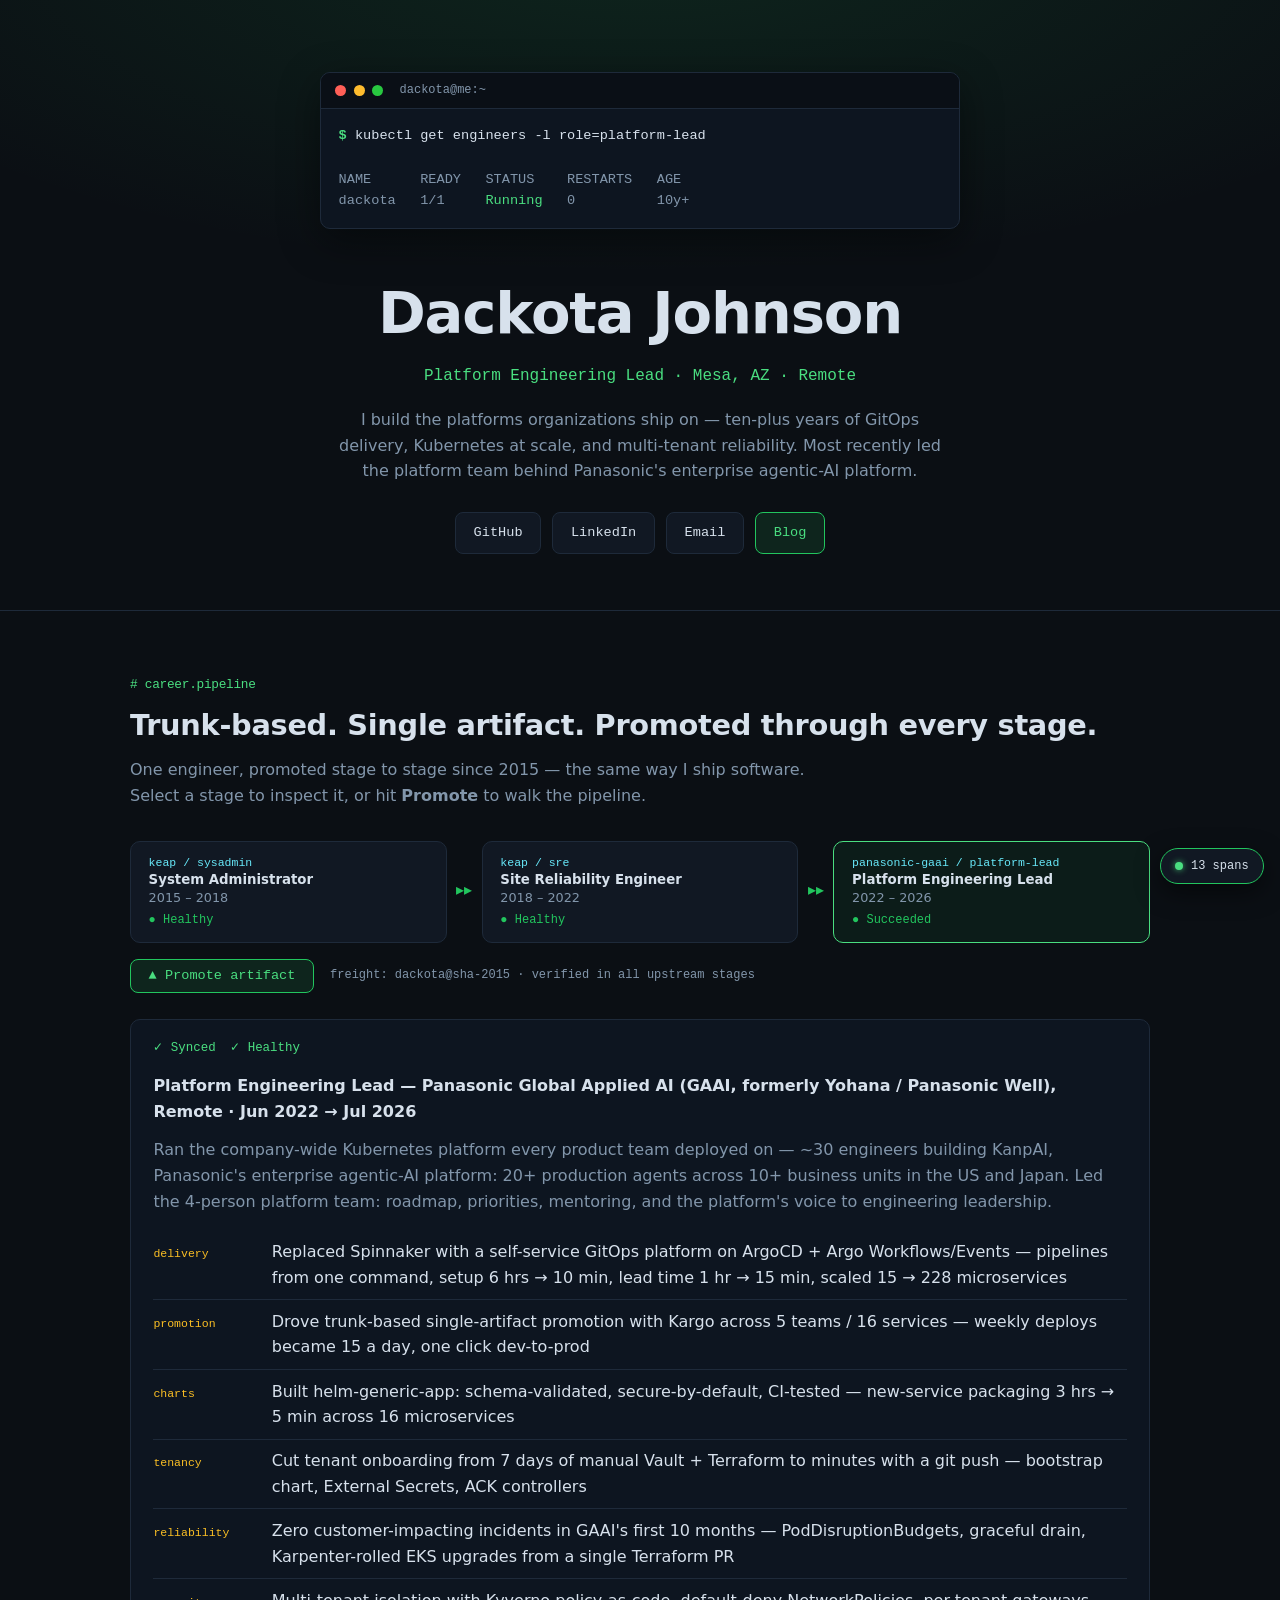
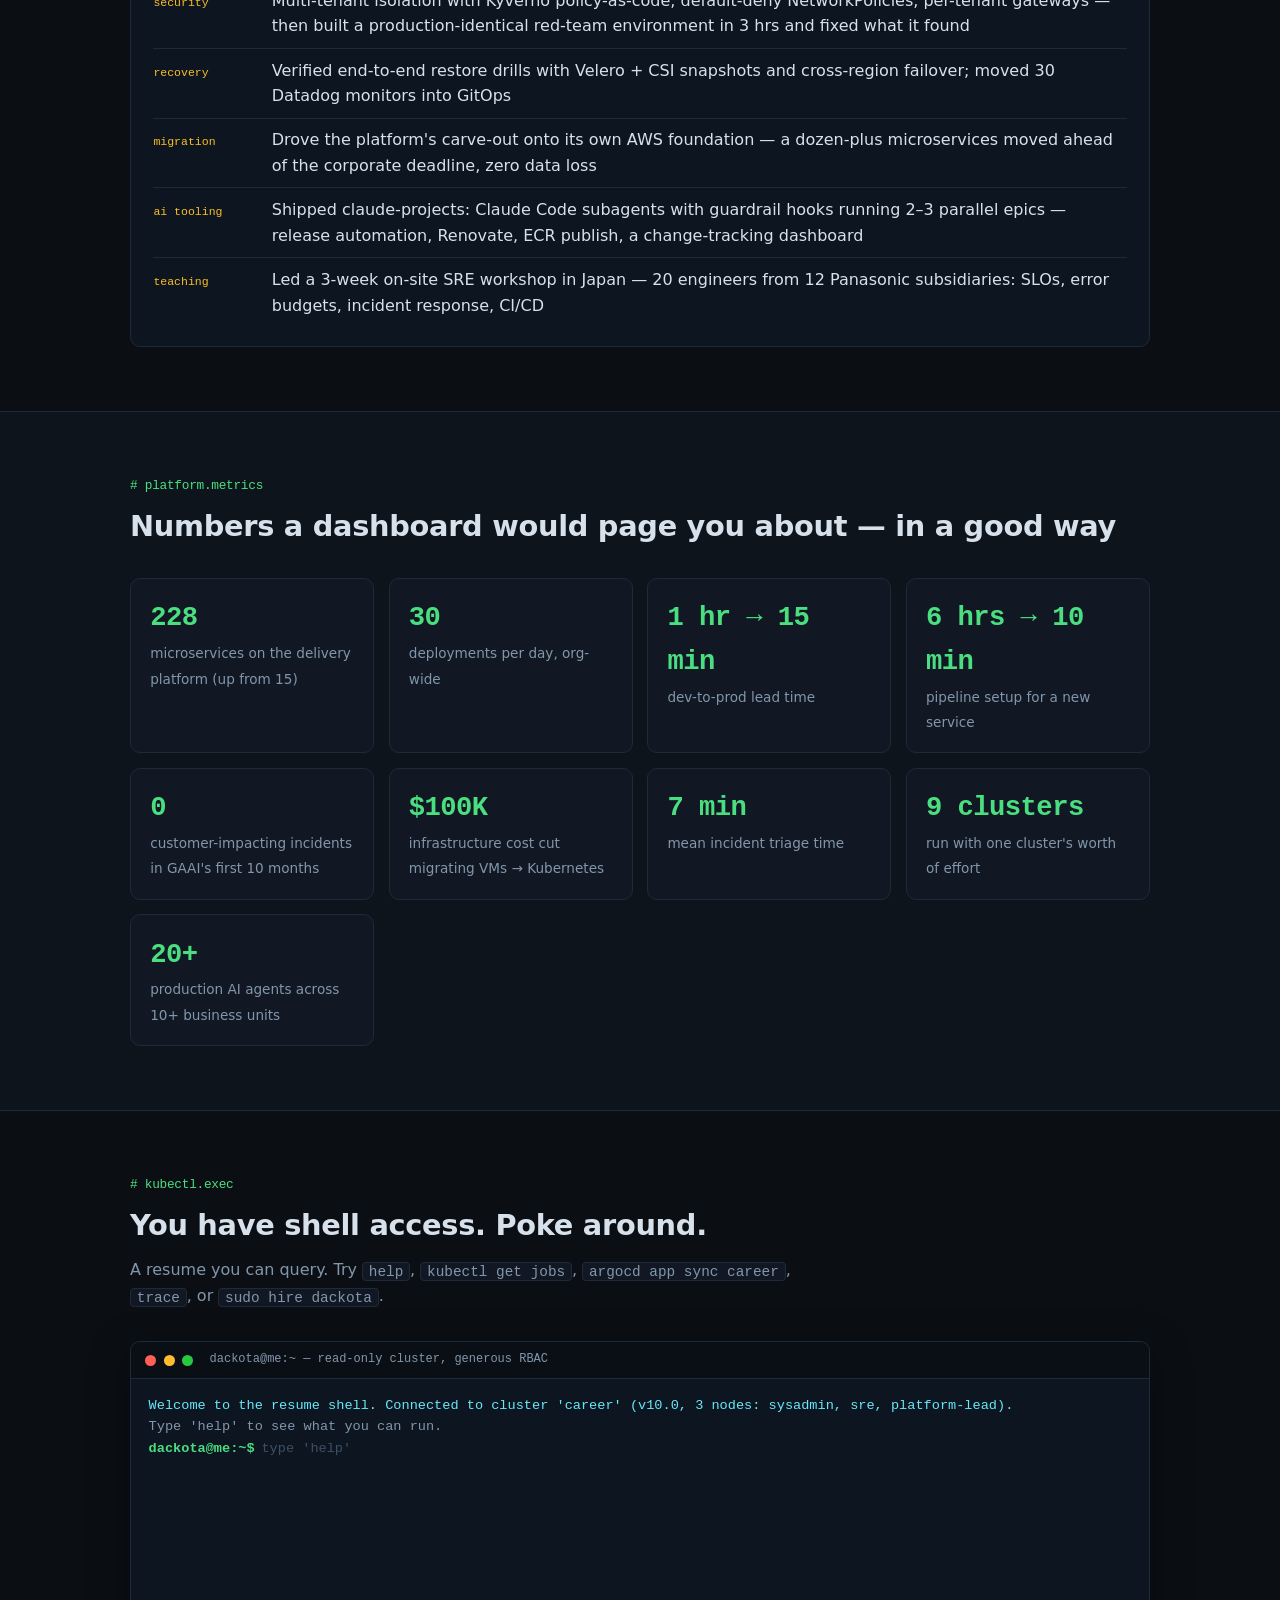
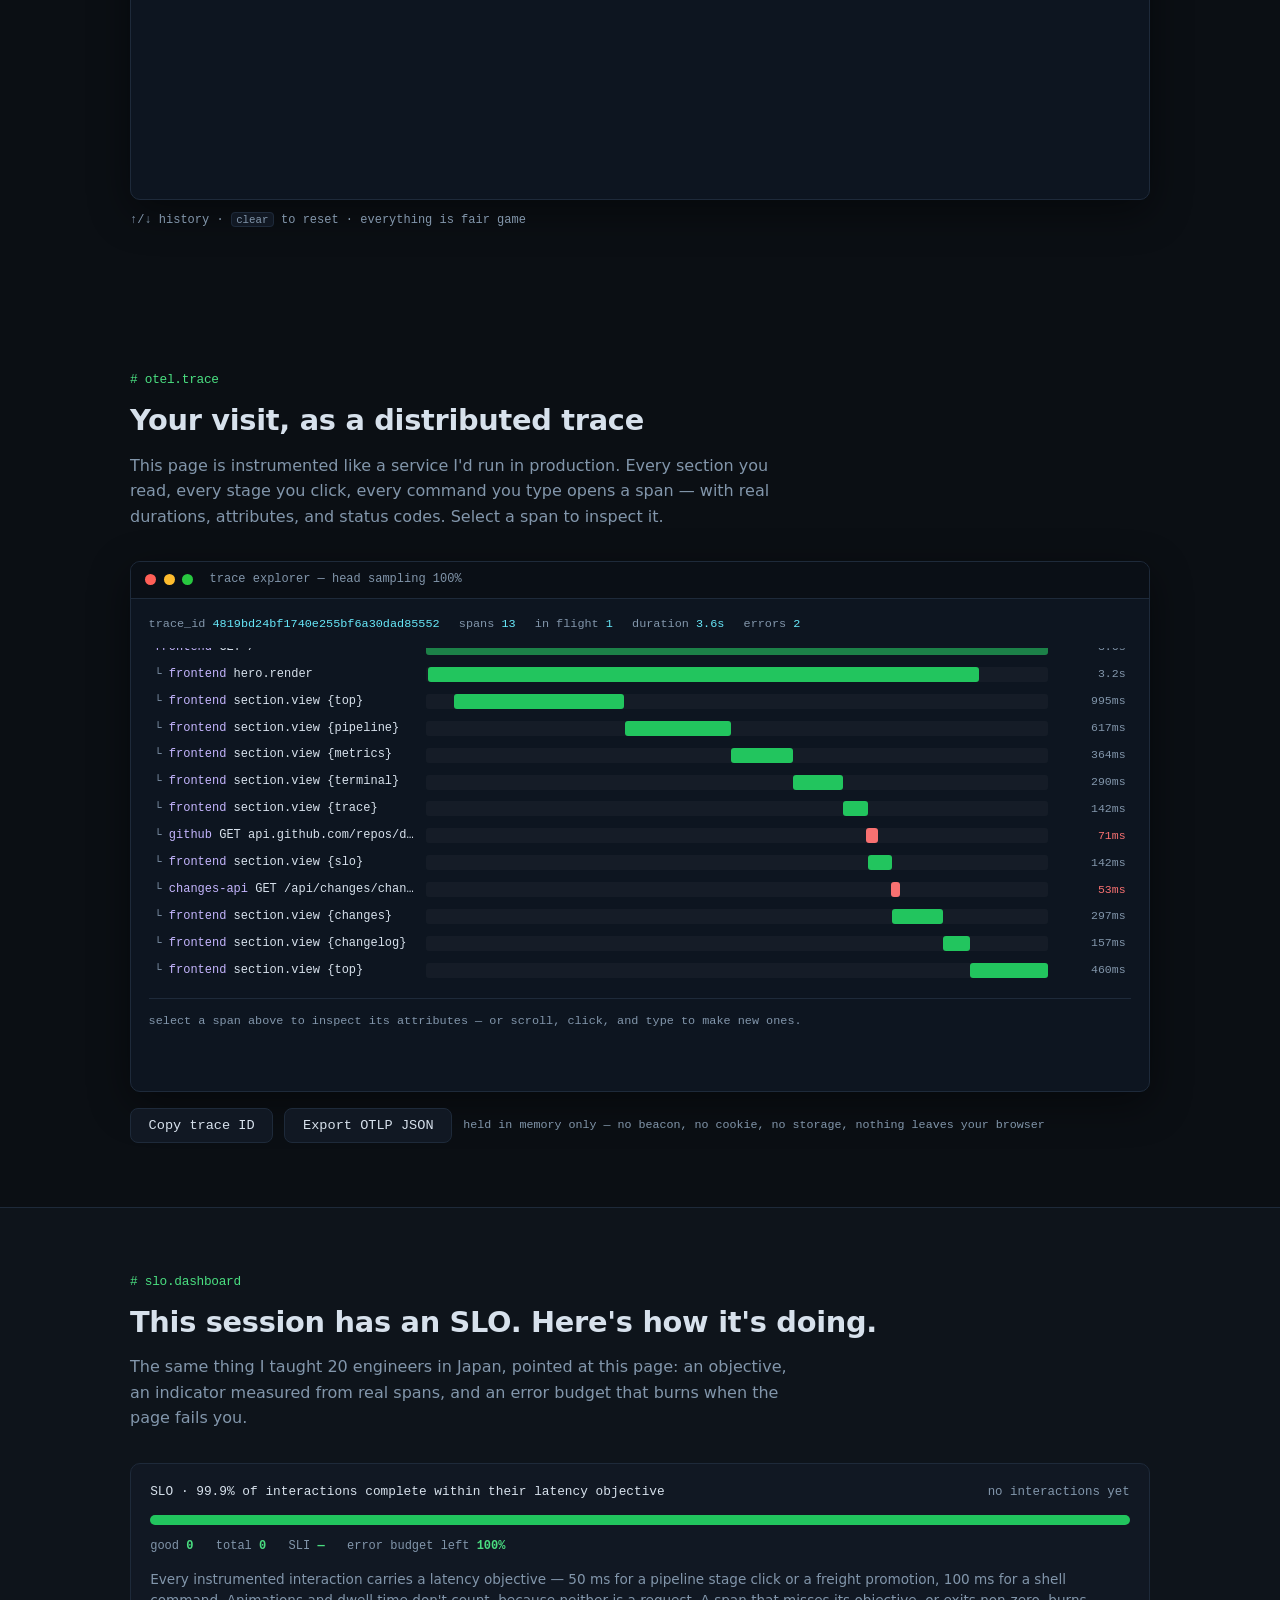
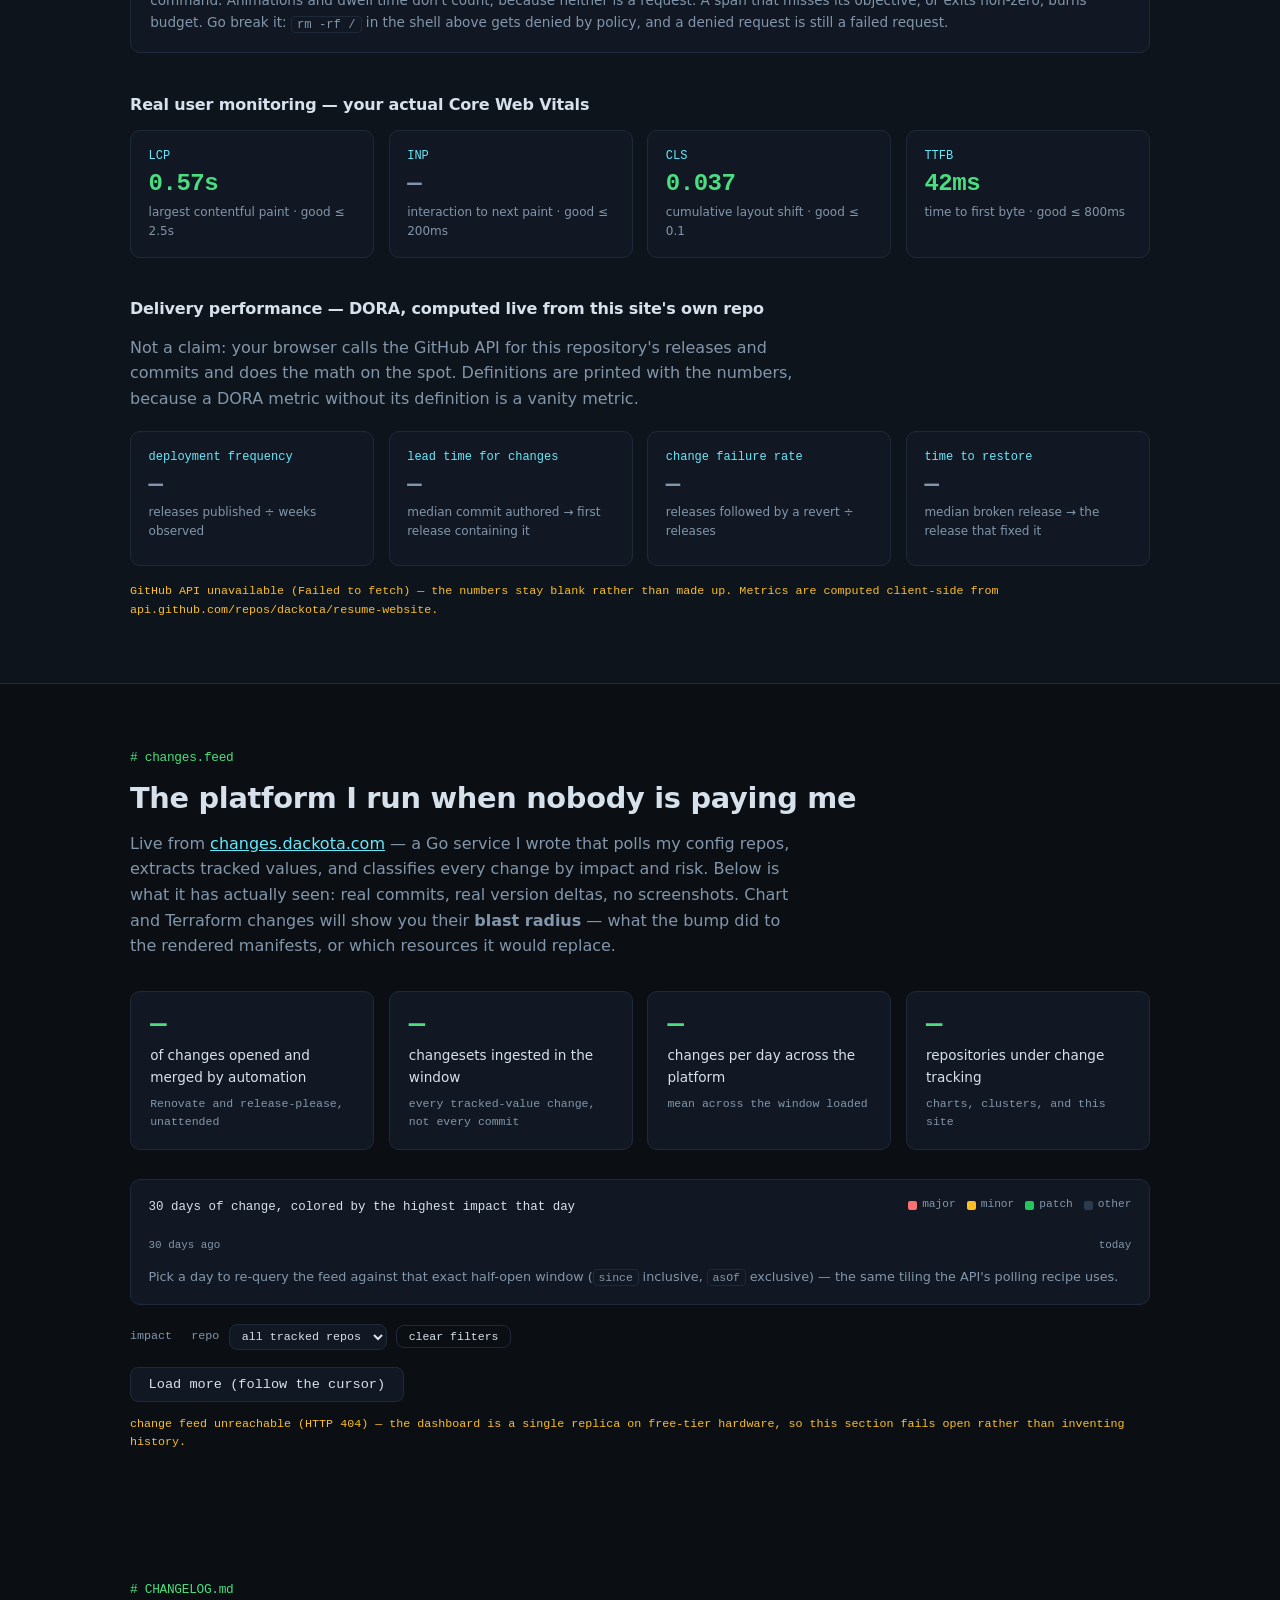
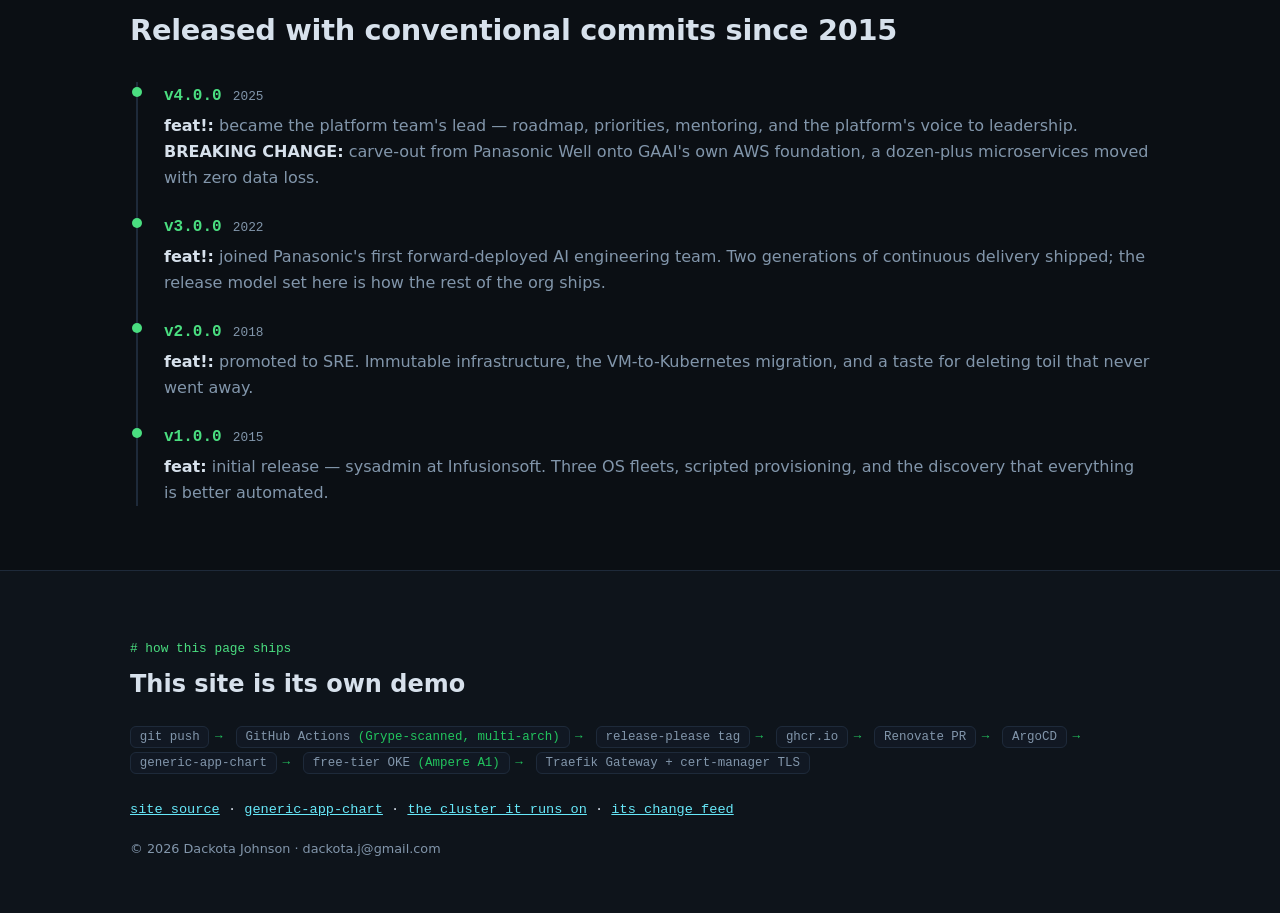
==== commit a027683b: "feat: link change feed entries to their PRs and repos Every changeset card was a dead end: the subje" ====
--- a/index.html
+++ b/index.html
@@ -76,7 +76,7 @@
     </div>
 
     <div class="promote-row">
-      <button class="btn btn-accent" id="promote-btn">▲ Promote freight</button>
+      <button class="btn btn-accent" id="promote-btn">▲ Promote artifact</button>
       <span class="promote-note" id="promote-note">freight: dackota@sha-2015 · verified in all upstream stages</span>
     </div>
 
--- a/assets/styles.css
+++ b/assets/styles.css
@@ -532,11 +532,16 @@
   padding: 0.85rem 1rem; margin-bottom: 0.6rem;
 }
 .feed-head { display: flex; align-items: baseline; gap: 0.6rem; flex-wrap: wrap; margin-bottom: 0.35rem; }
-.feed-repo { font-family: var(--mono); font-size: 0.78rem; color: var(--cyan); }
+.feed-repo { font-family: var(--mono); font-size: 0.78rem; color: var(--cyan); text-decoration: none; }
+.feed-repo:hover, .feed-repo:focus-visible { text-decoration: underline; }
 .feed-when { margin-left: auto; font-family: var(--mono); font-size: 0.72rem; color: var(--muted); white-space: nowrap; }
 .feed-subject { font-size: 0.92rem; margin: 0 0 0.15rem; word-break: break-word; }
 .feed-by { font-family: var(--mono); font-size: 0.72rem; color: var(--muted); }
 .feed-by .bot { color: var(--violet); }
+/* Links inside the feed keep the row's color so the cards stay scannable; the
+   dotted rule is what marks them as clickable until hover. */
+.feed-link { color: inherit; text-decoration: none; border-bottom: 1px dotted var(--border); }
+.feed-link:hover, .feed-link:focus-visible { color: var(--cyan); border-bottom-color: currentColor; }
 
 .impact {
   font-family: var(--mono); font-size: 0.68rem; text-transform: uppercase;
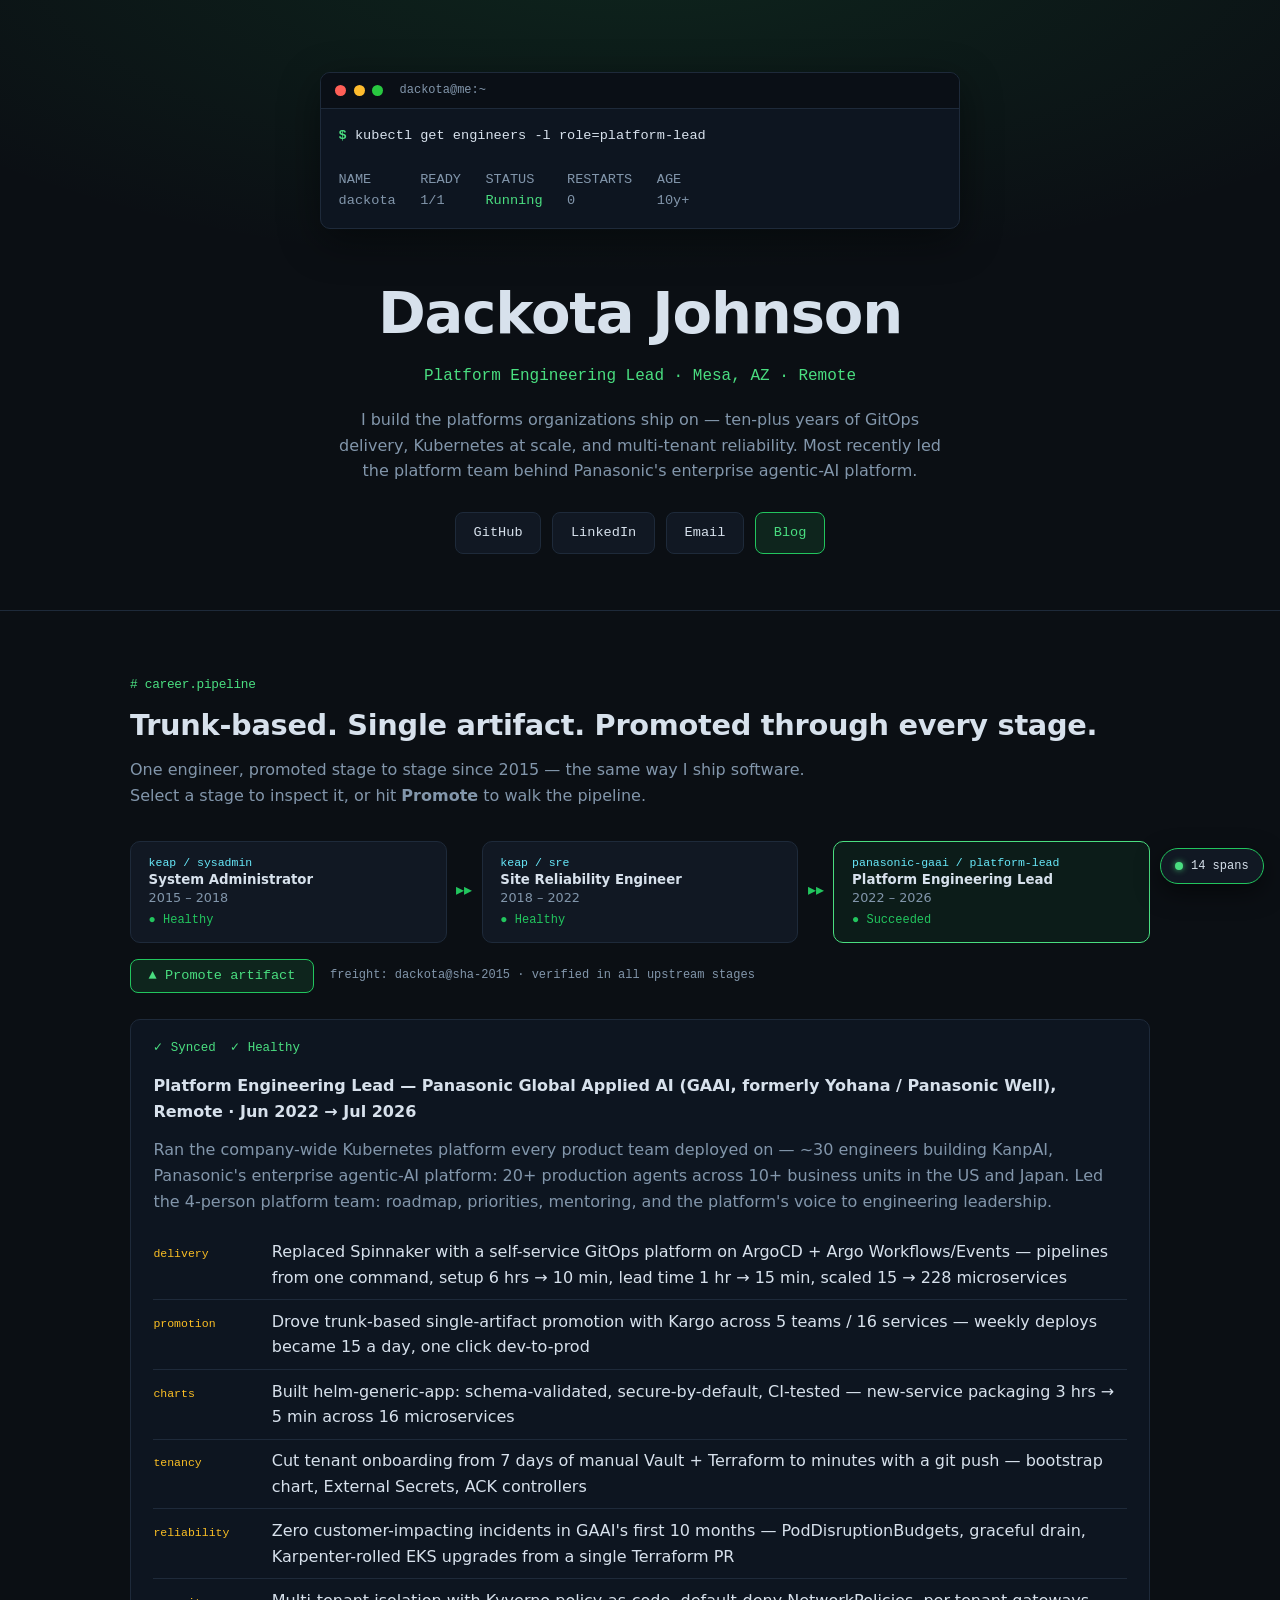
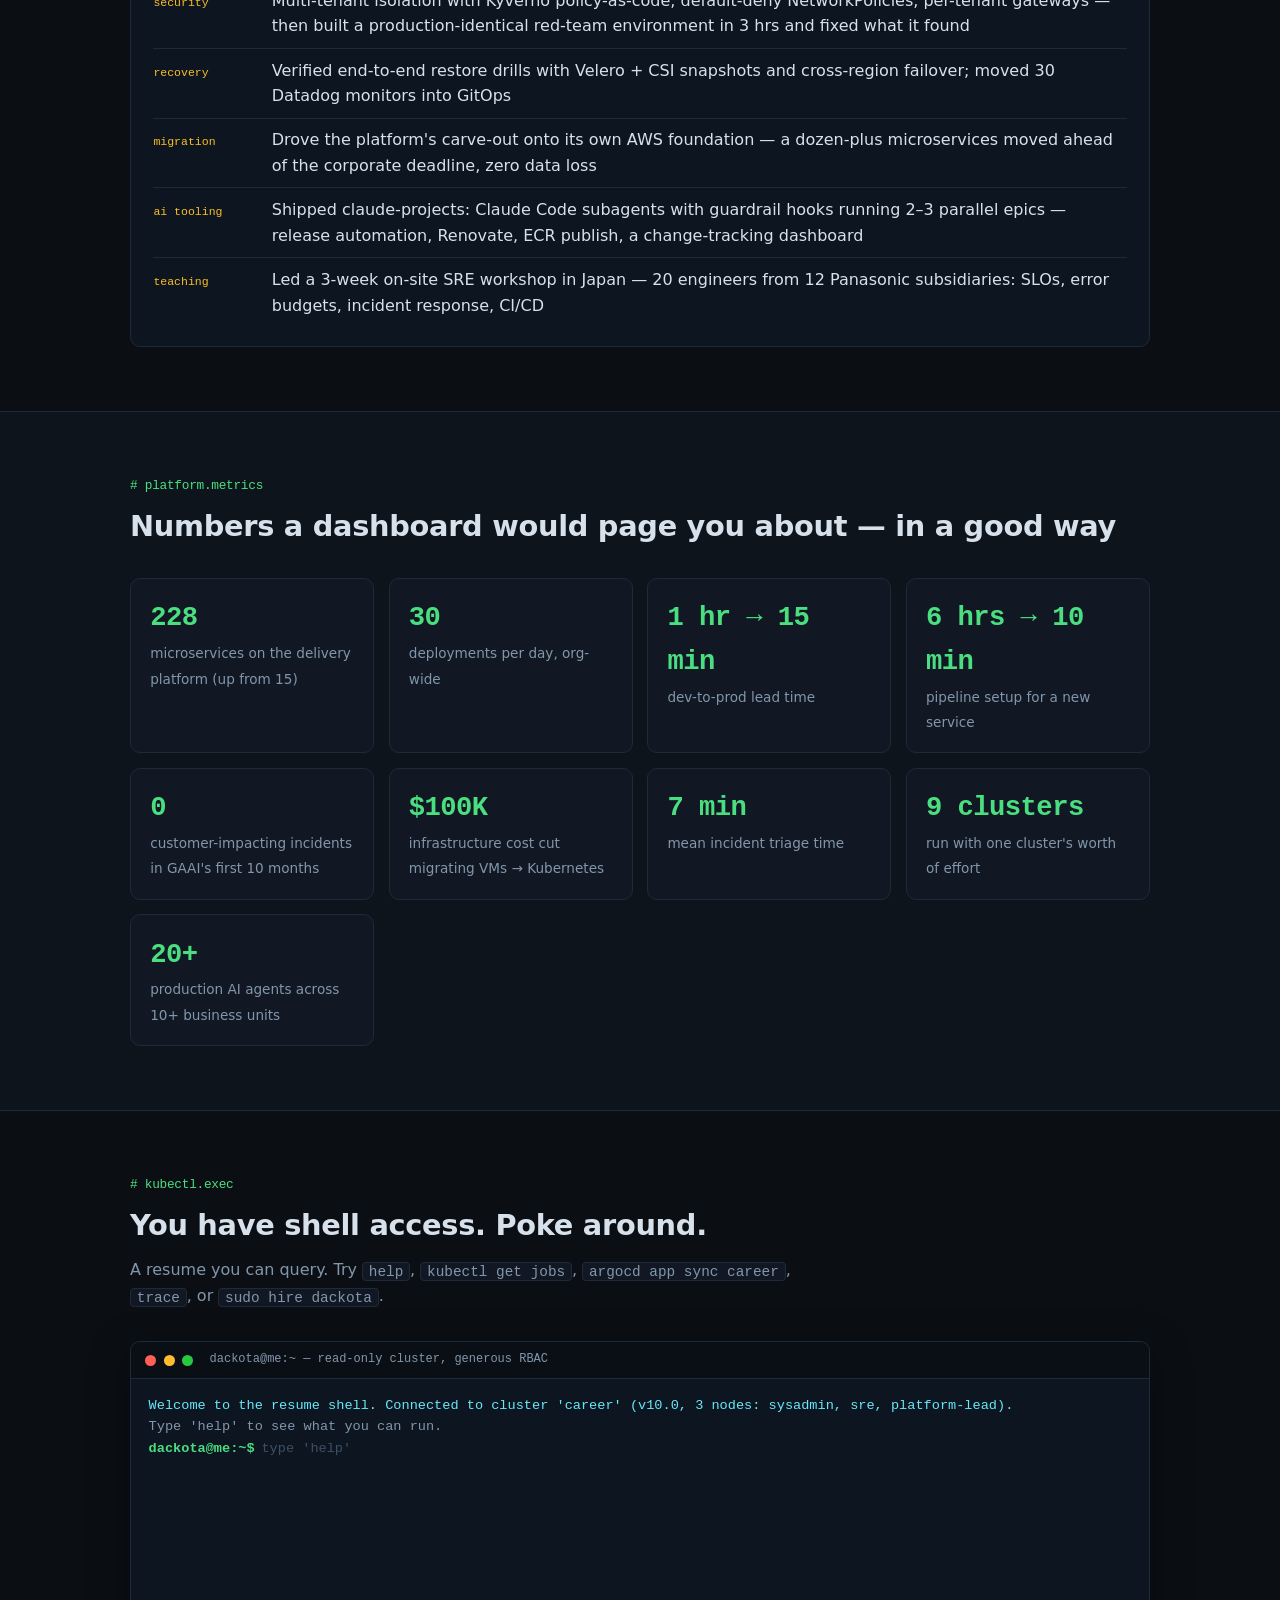
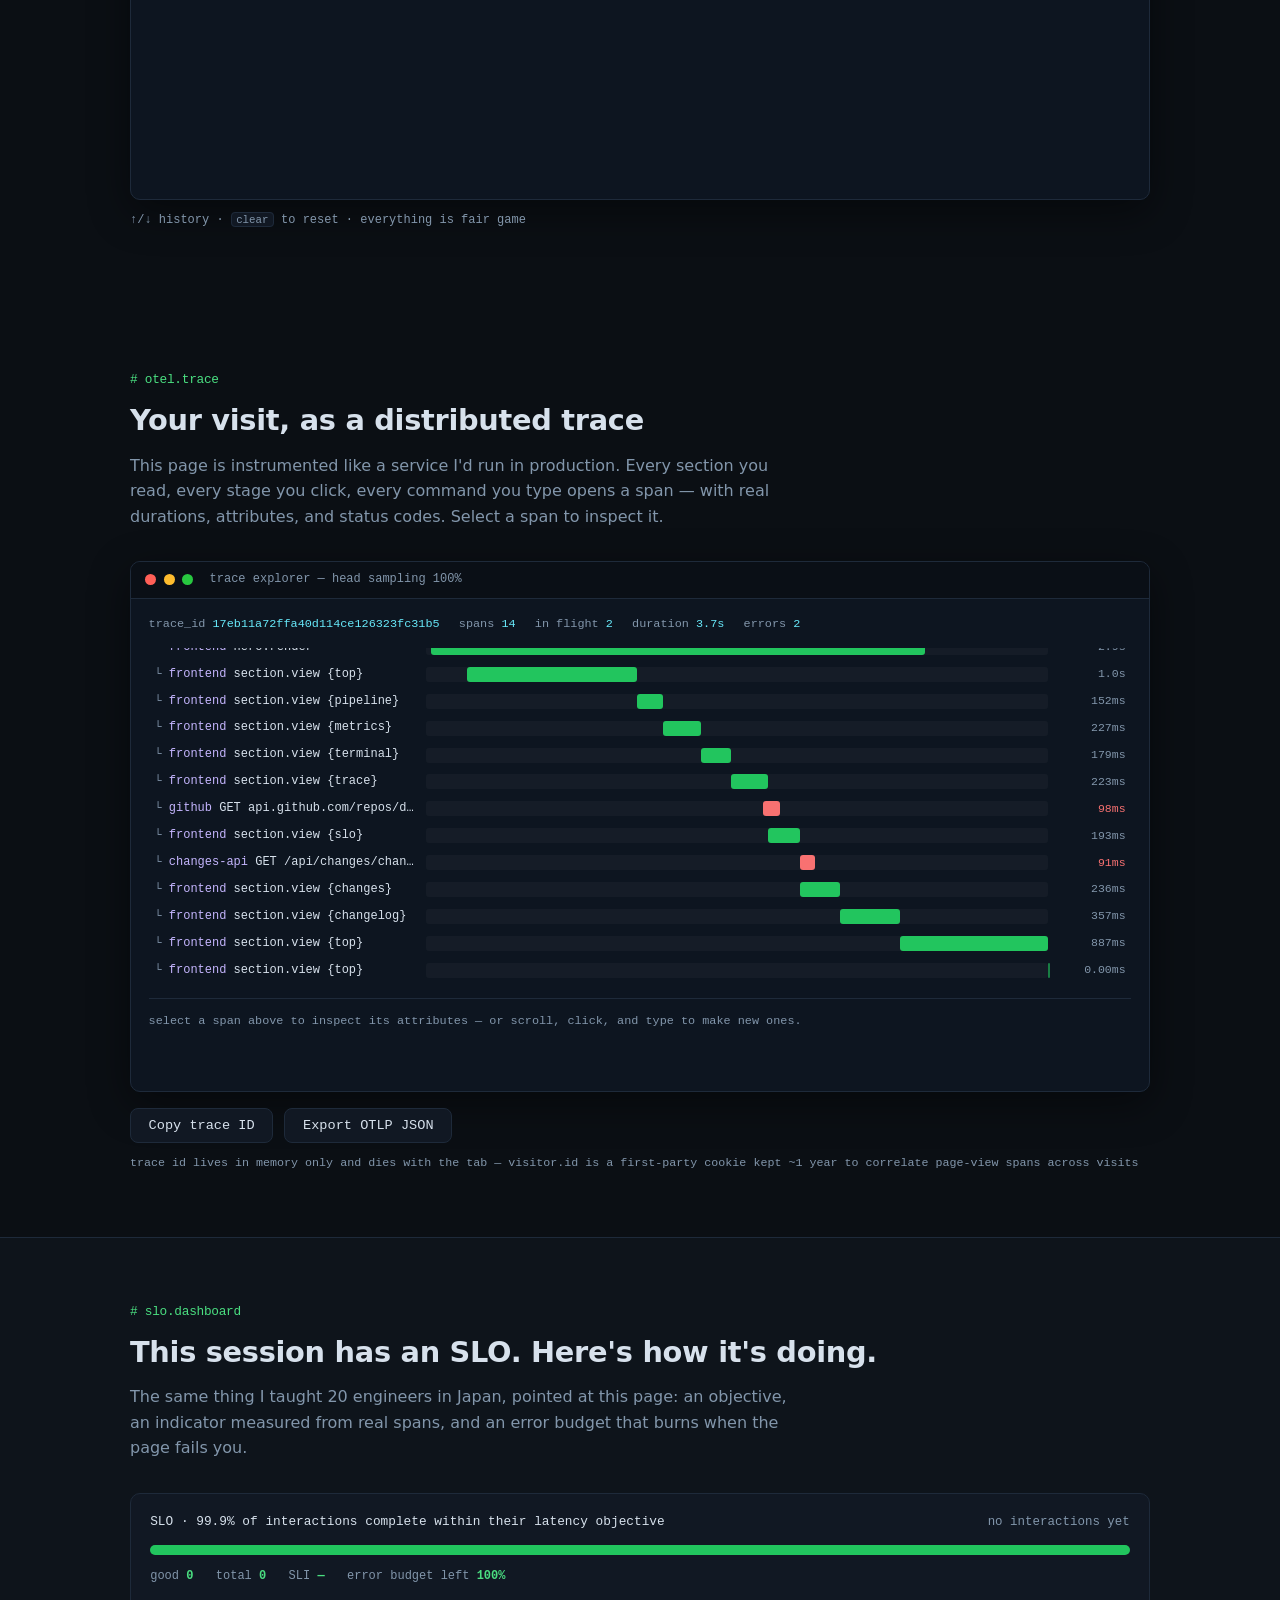
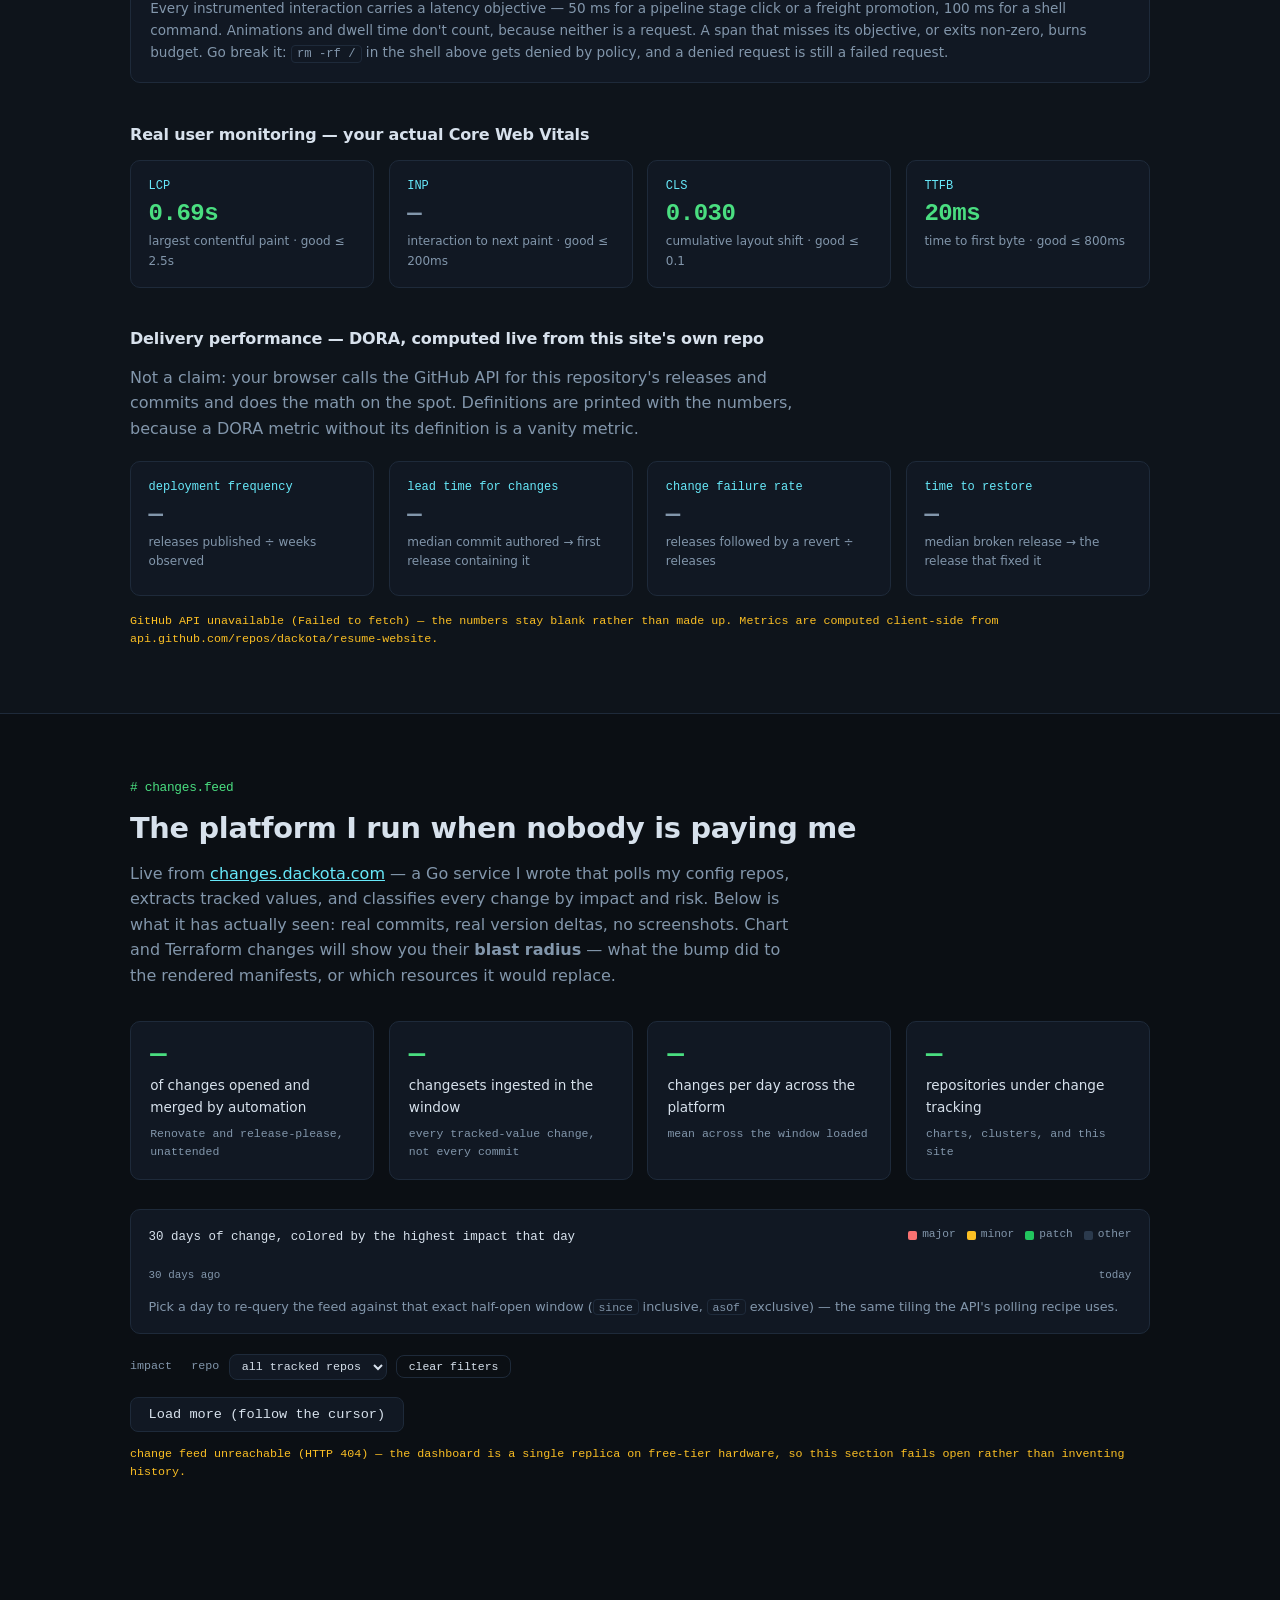
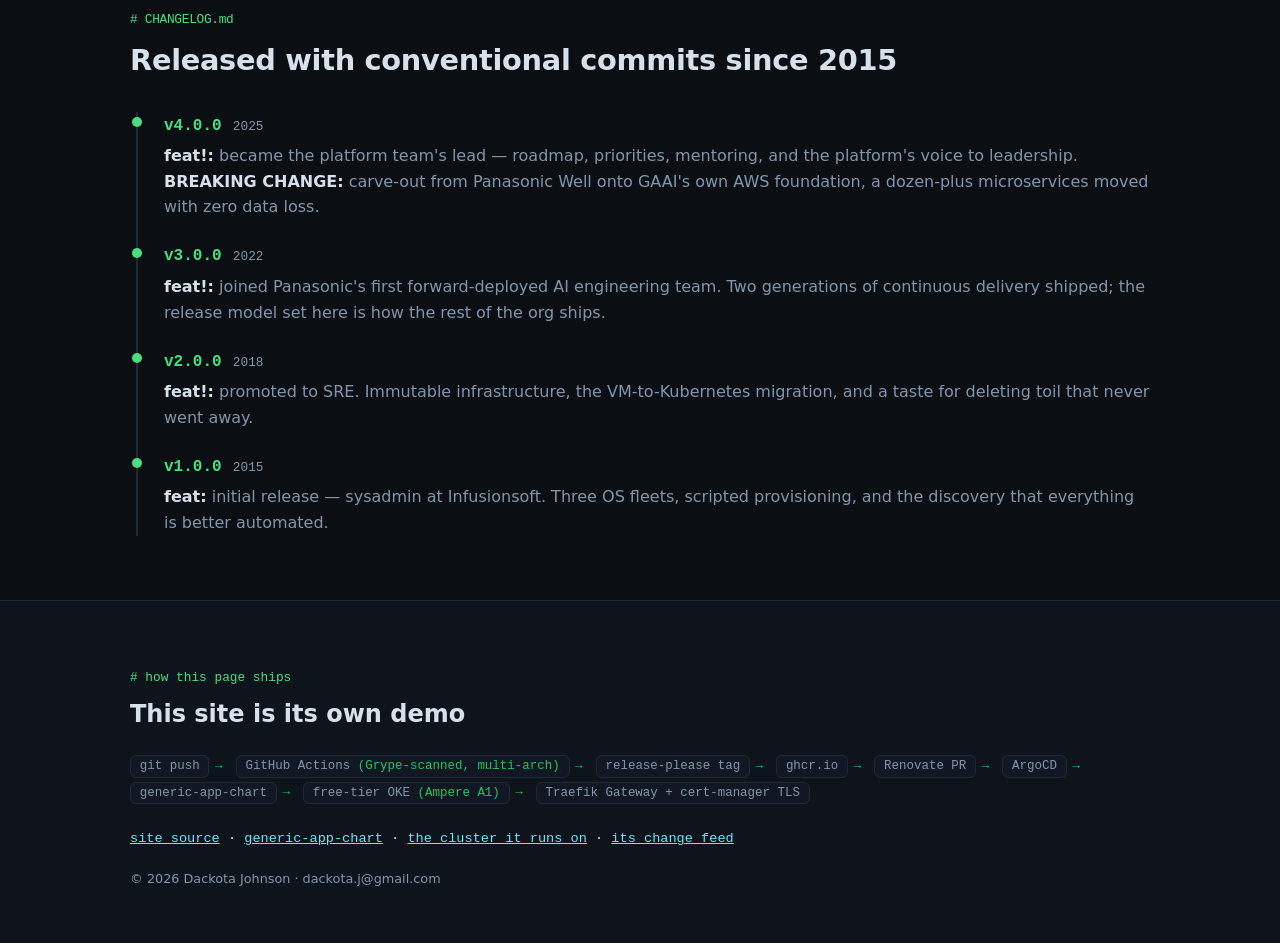
==== commit 10913ab8: "feat: add stable per-visitor id to page-view spans Adds a random UUID v4 kept in a first-party visit" ====
--- a/index.html
+++ b/index.html
@@ -204,7 +204,7 @@
     <div class="trace-actions">
       <button class="btn" id="trace-copy" type="button">Copy trace ID</button>
       <button class="btn" id="trace-export" type="button">Export OTLP JSON</button>
-      <span class="trace-note" id="trace-note">held in memory only — no beacon, no cookie, no storage, nothing leaves your browser</span>
+      <span class="trace-note" id="trace-note">trace id lives in memory only and dies with the tab — visitor.id is a first-party cookie kept ~1 year to correlate page-view spans across visits</span>
     </div>
     <pre class="otlp" id="otlp-out" hidden></pre>
   </div>
